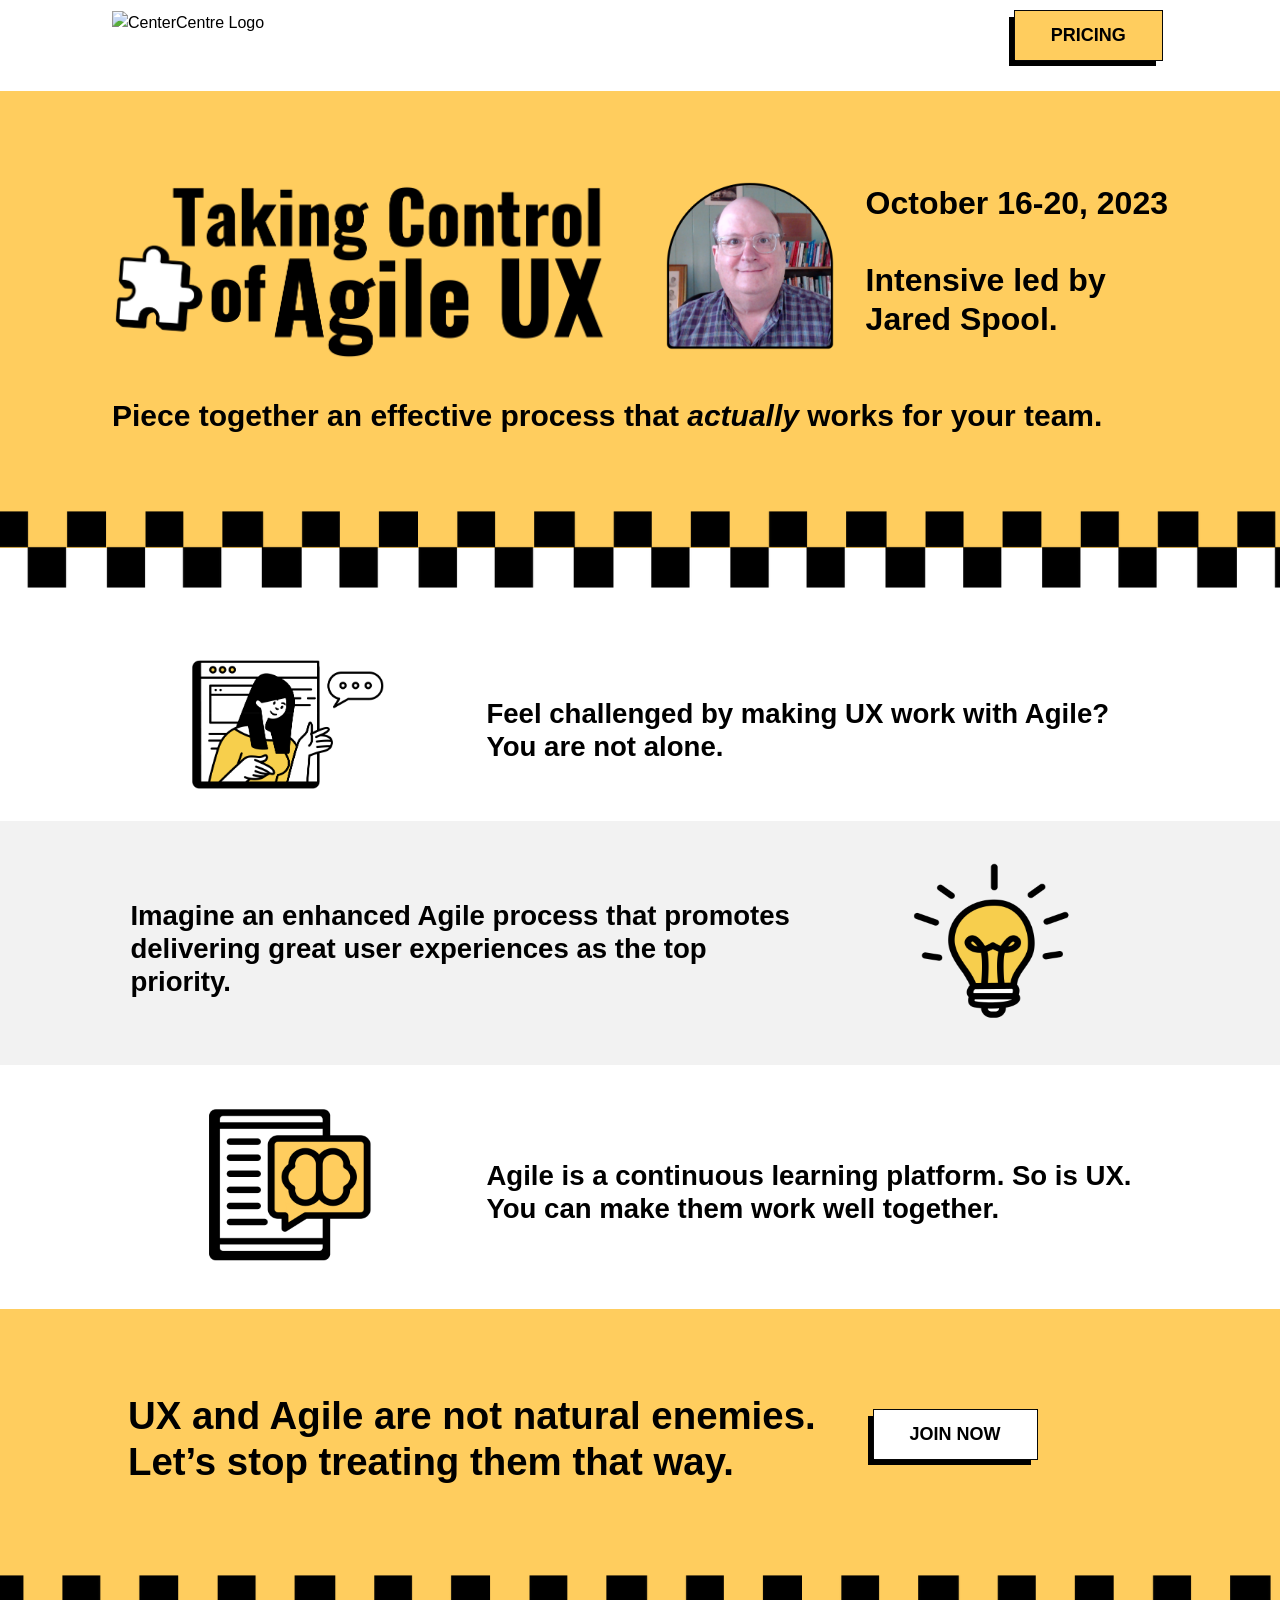
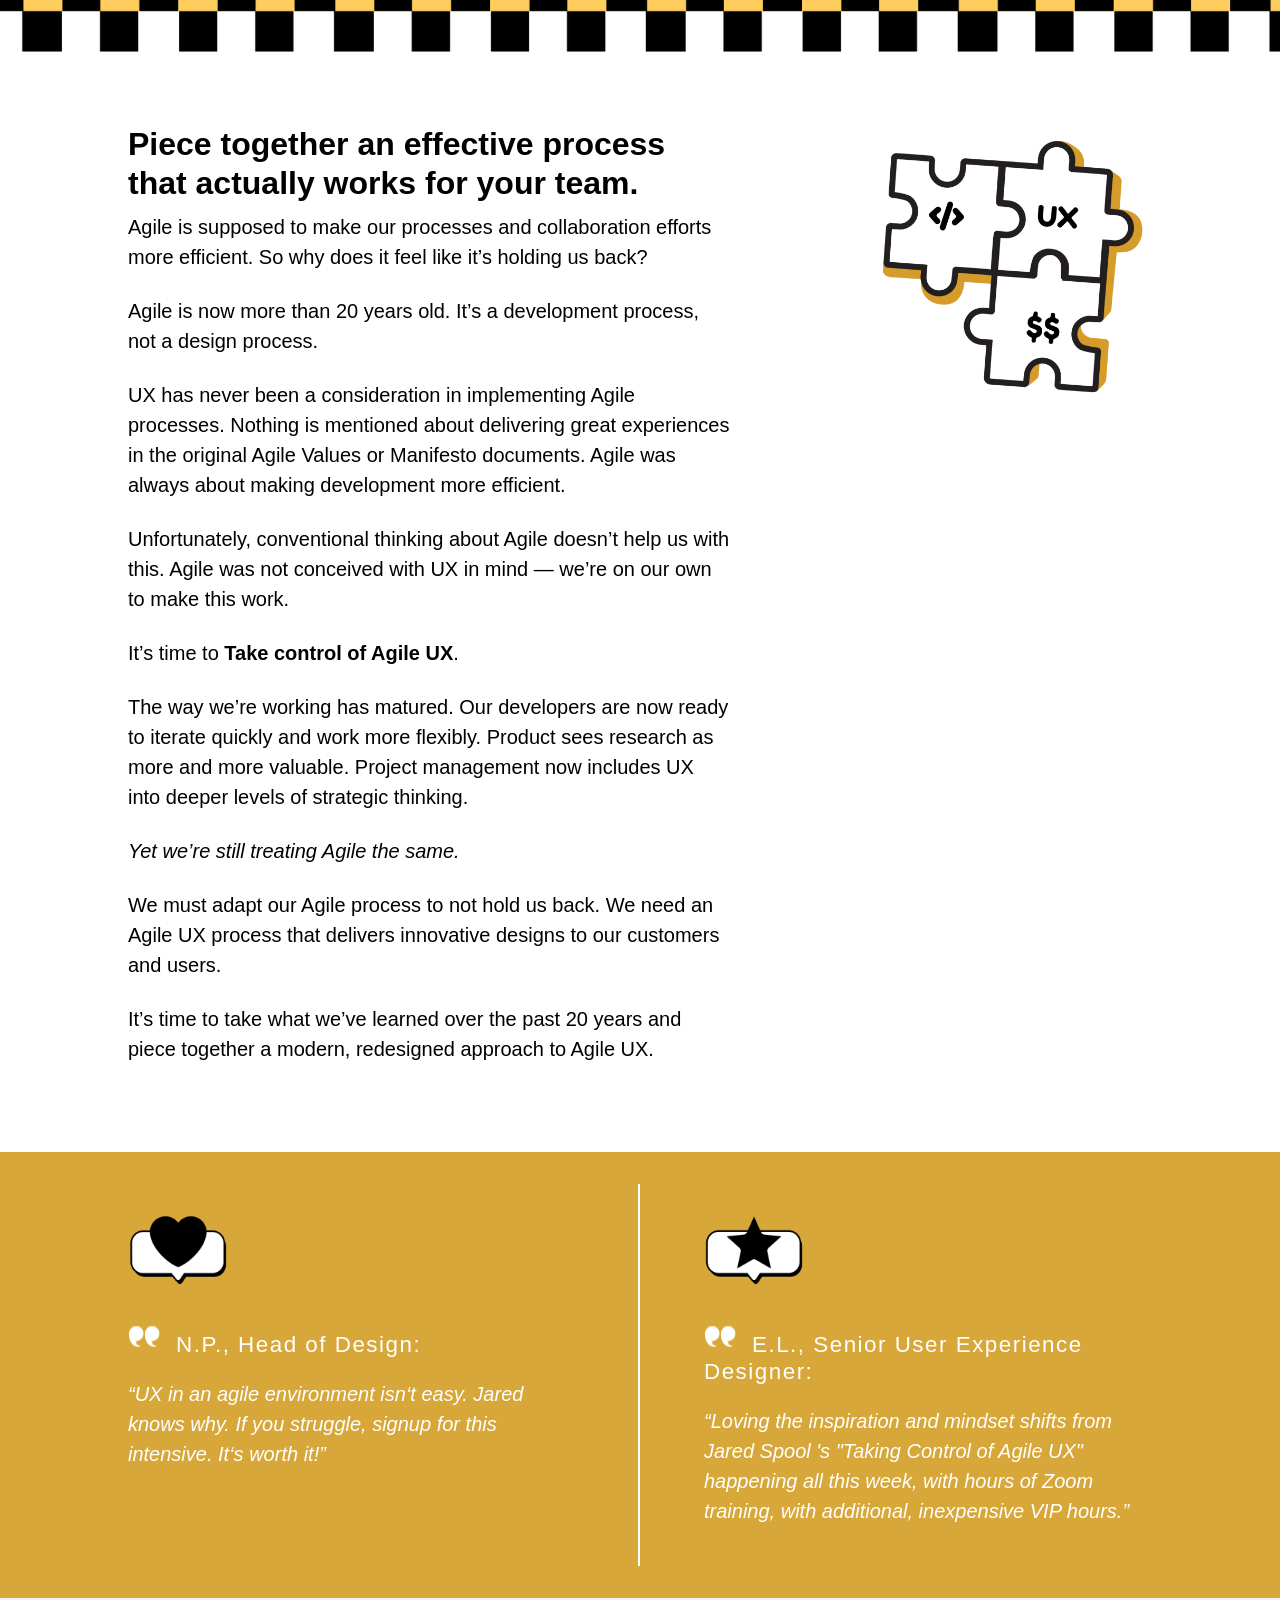
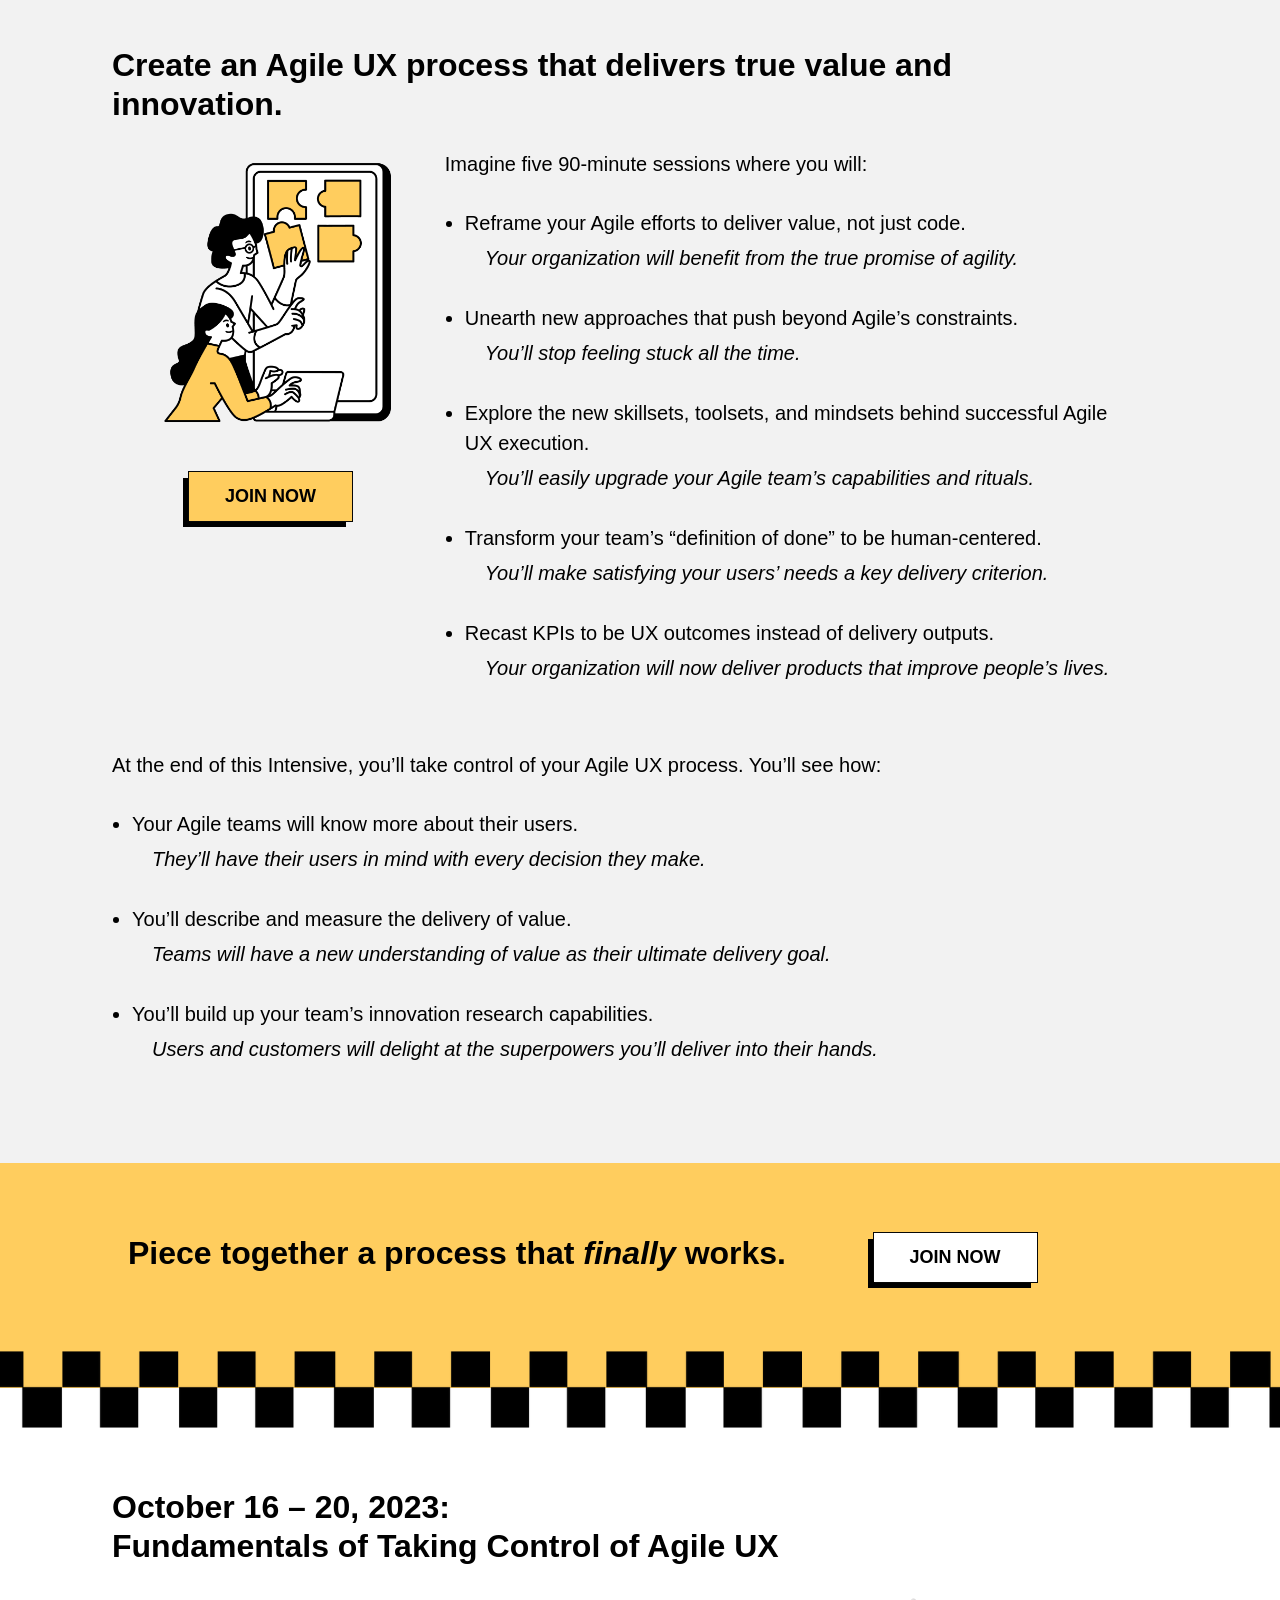
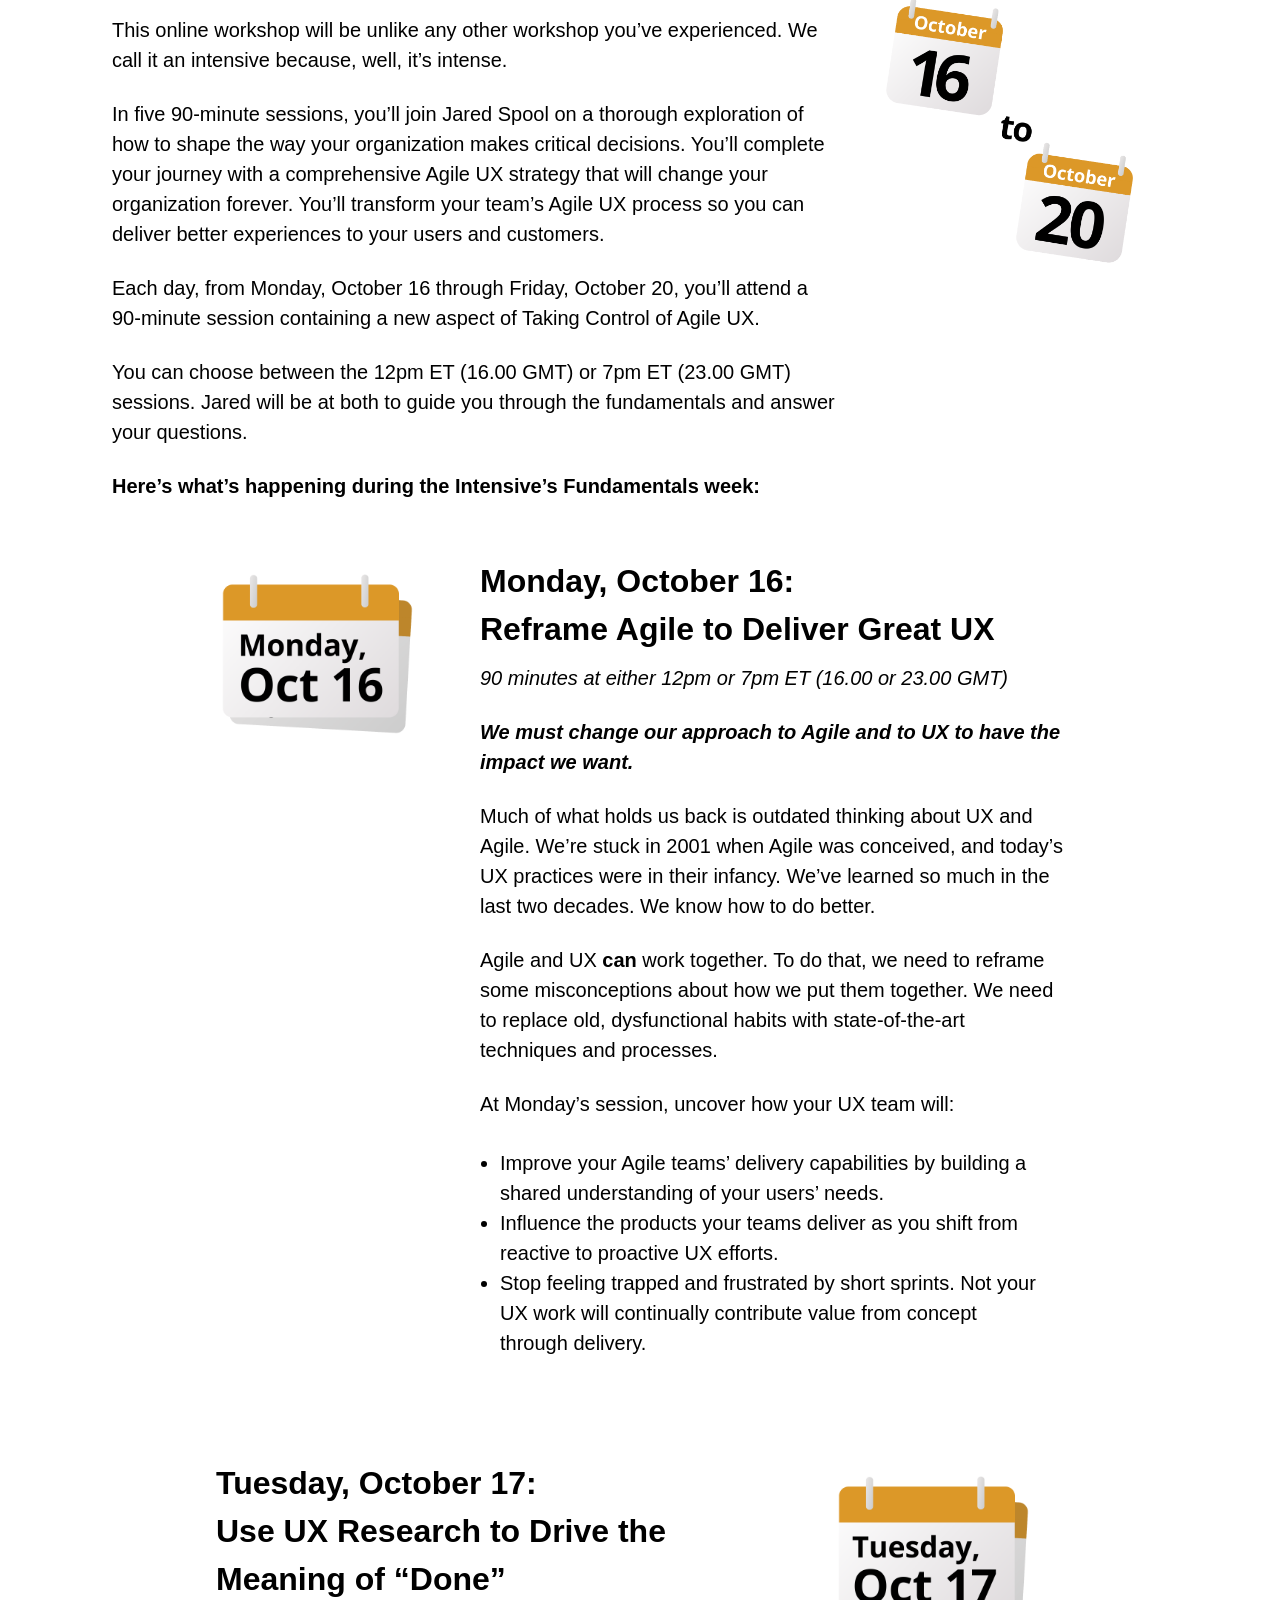
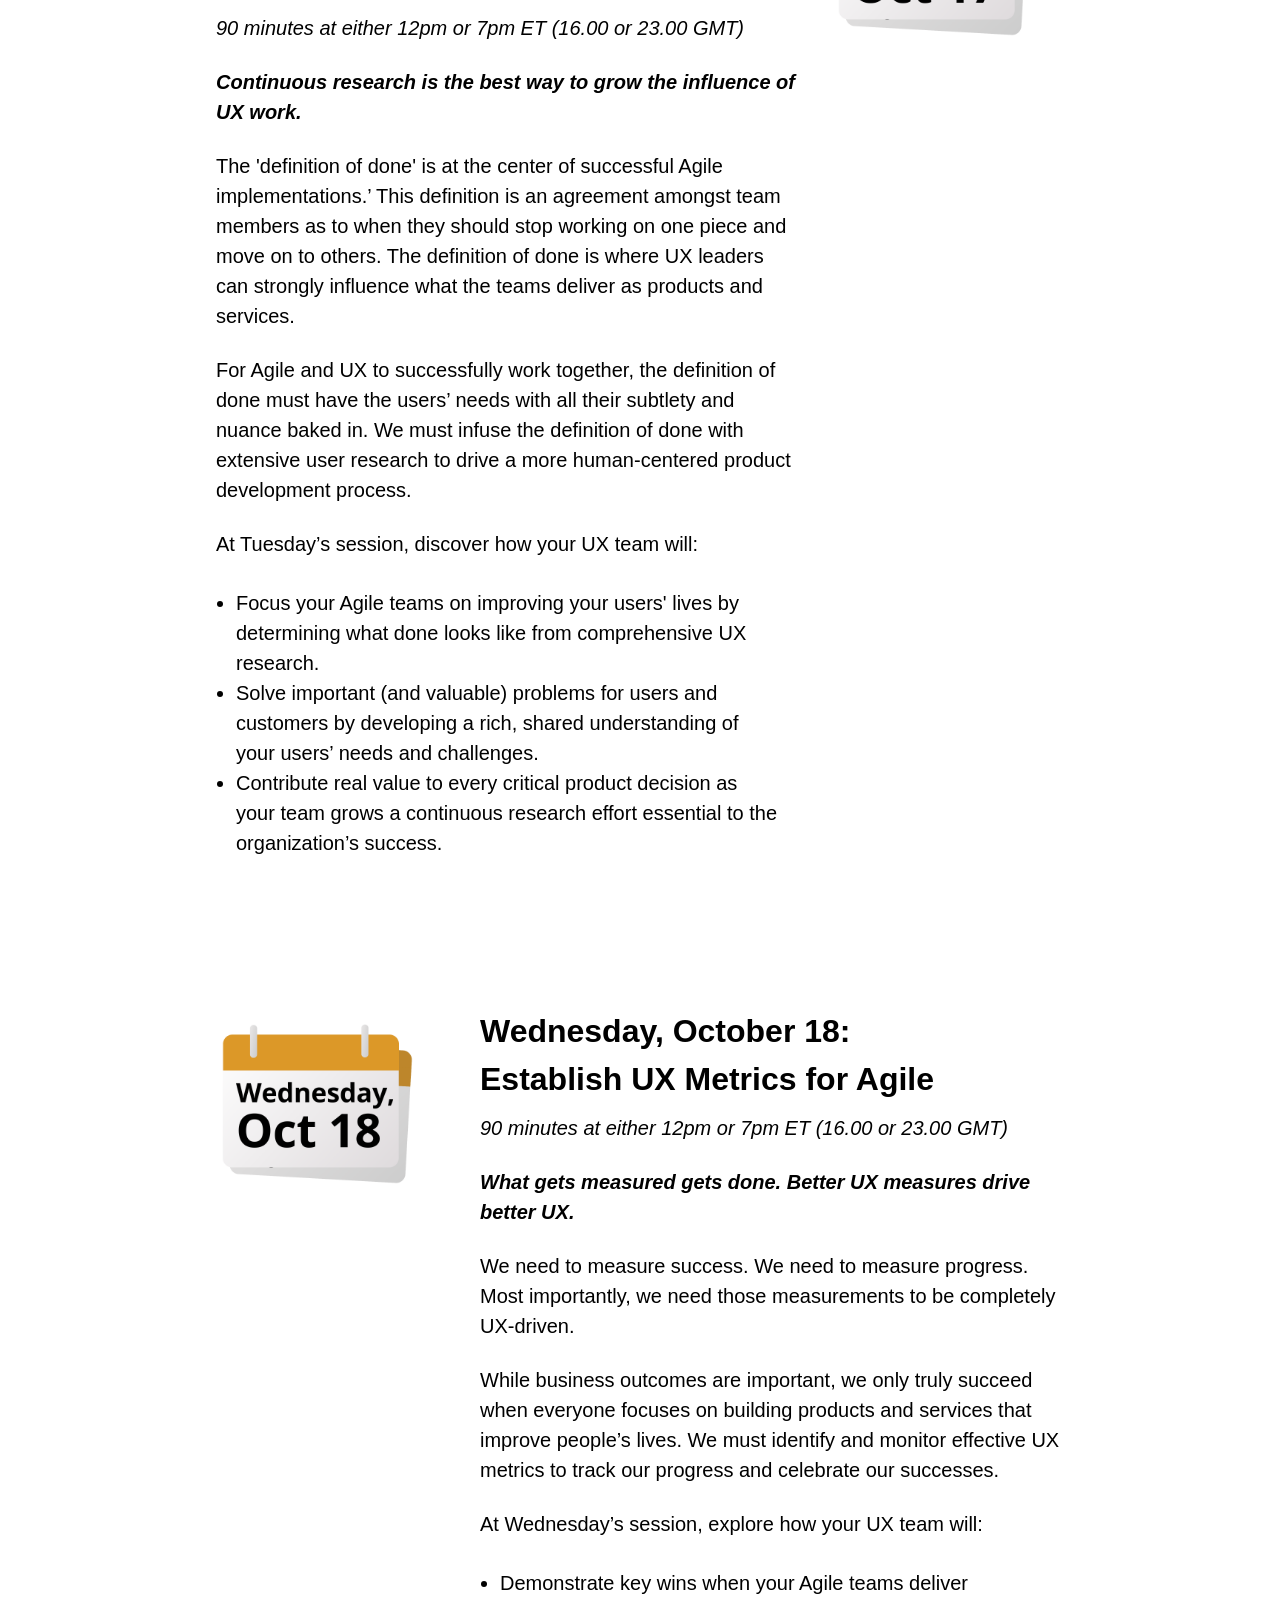
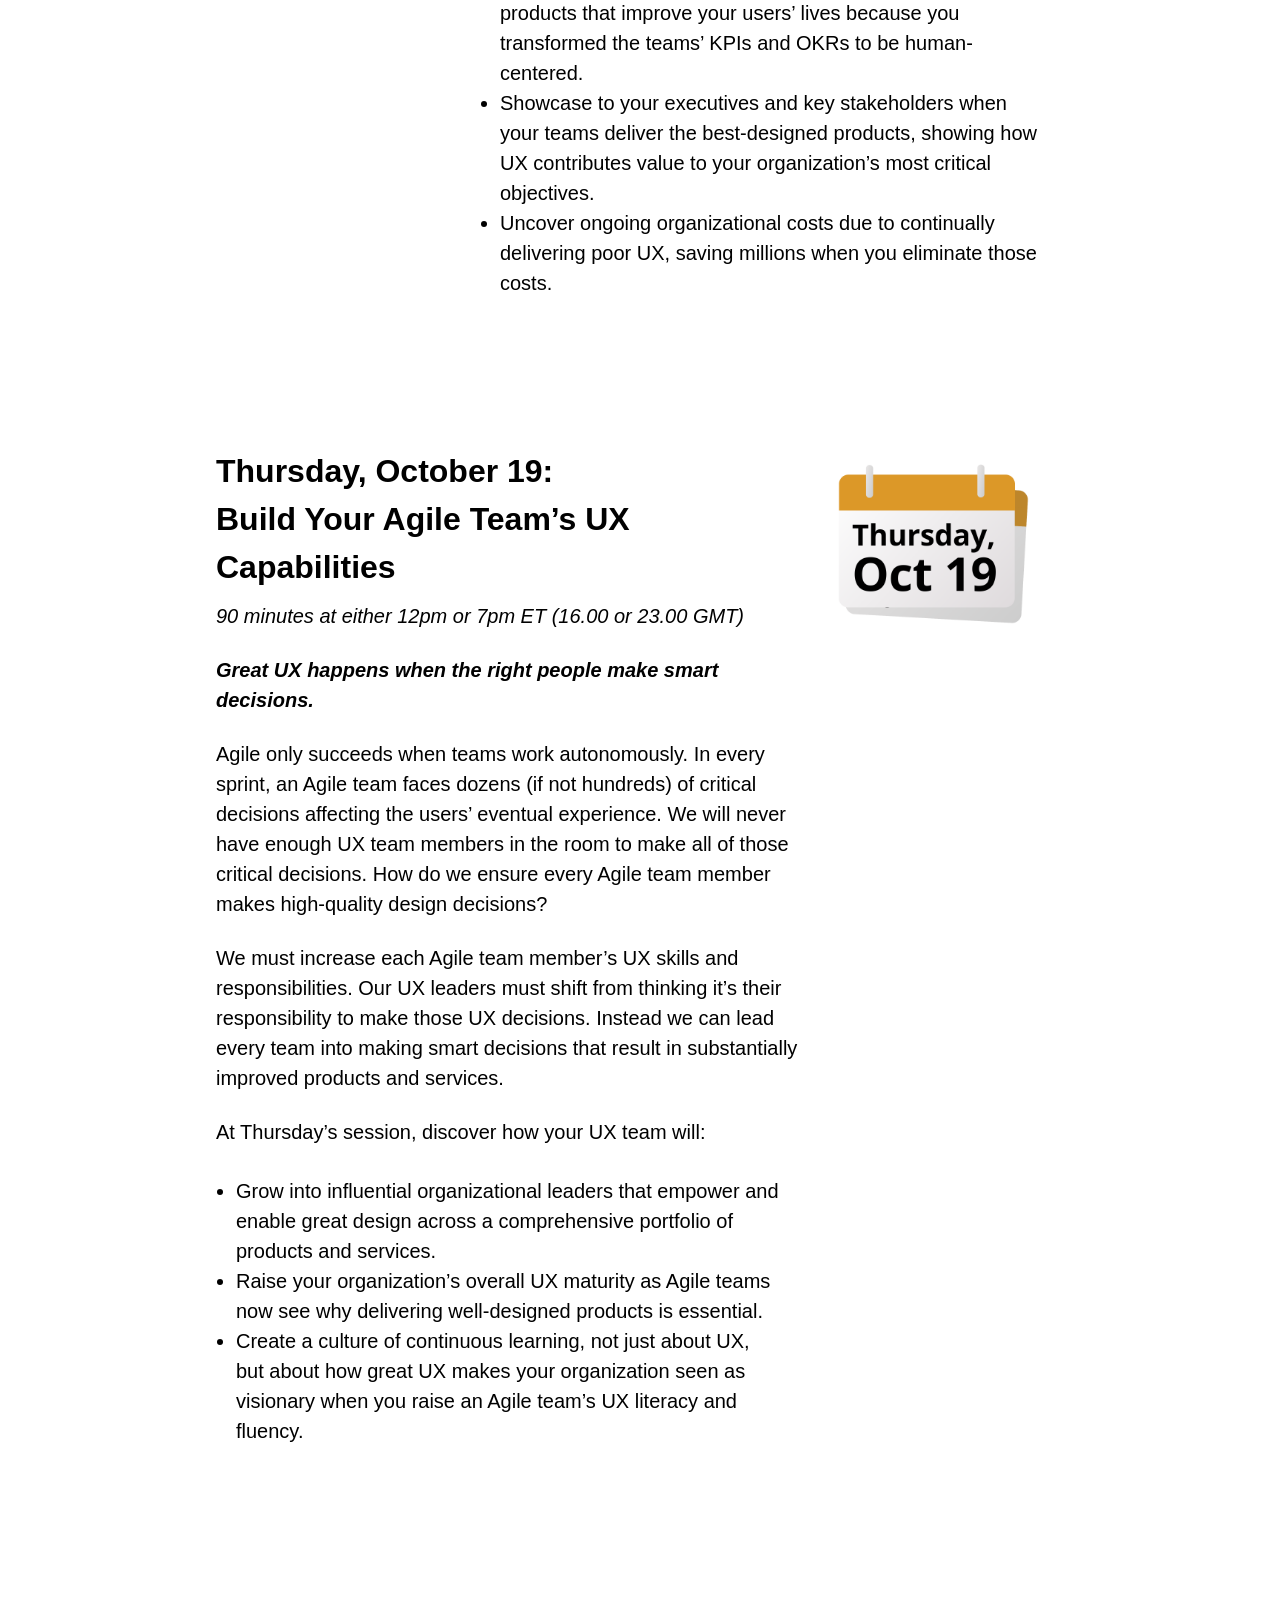
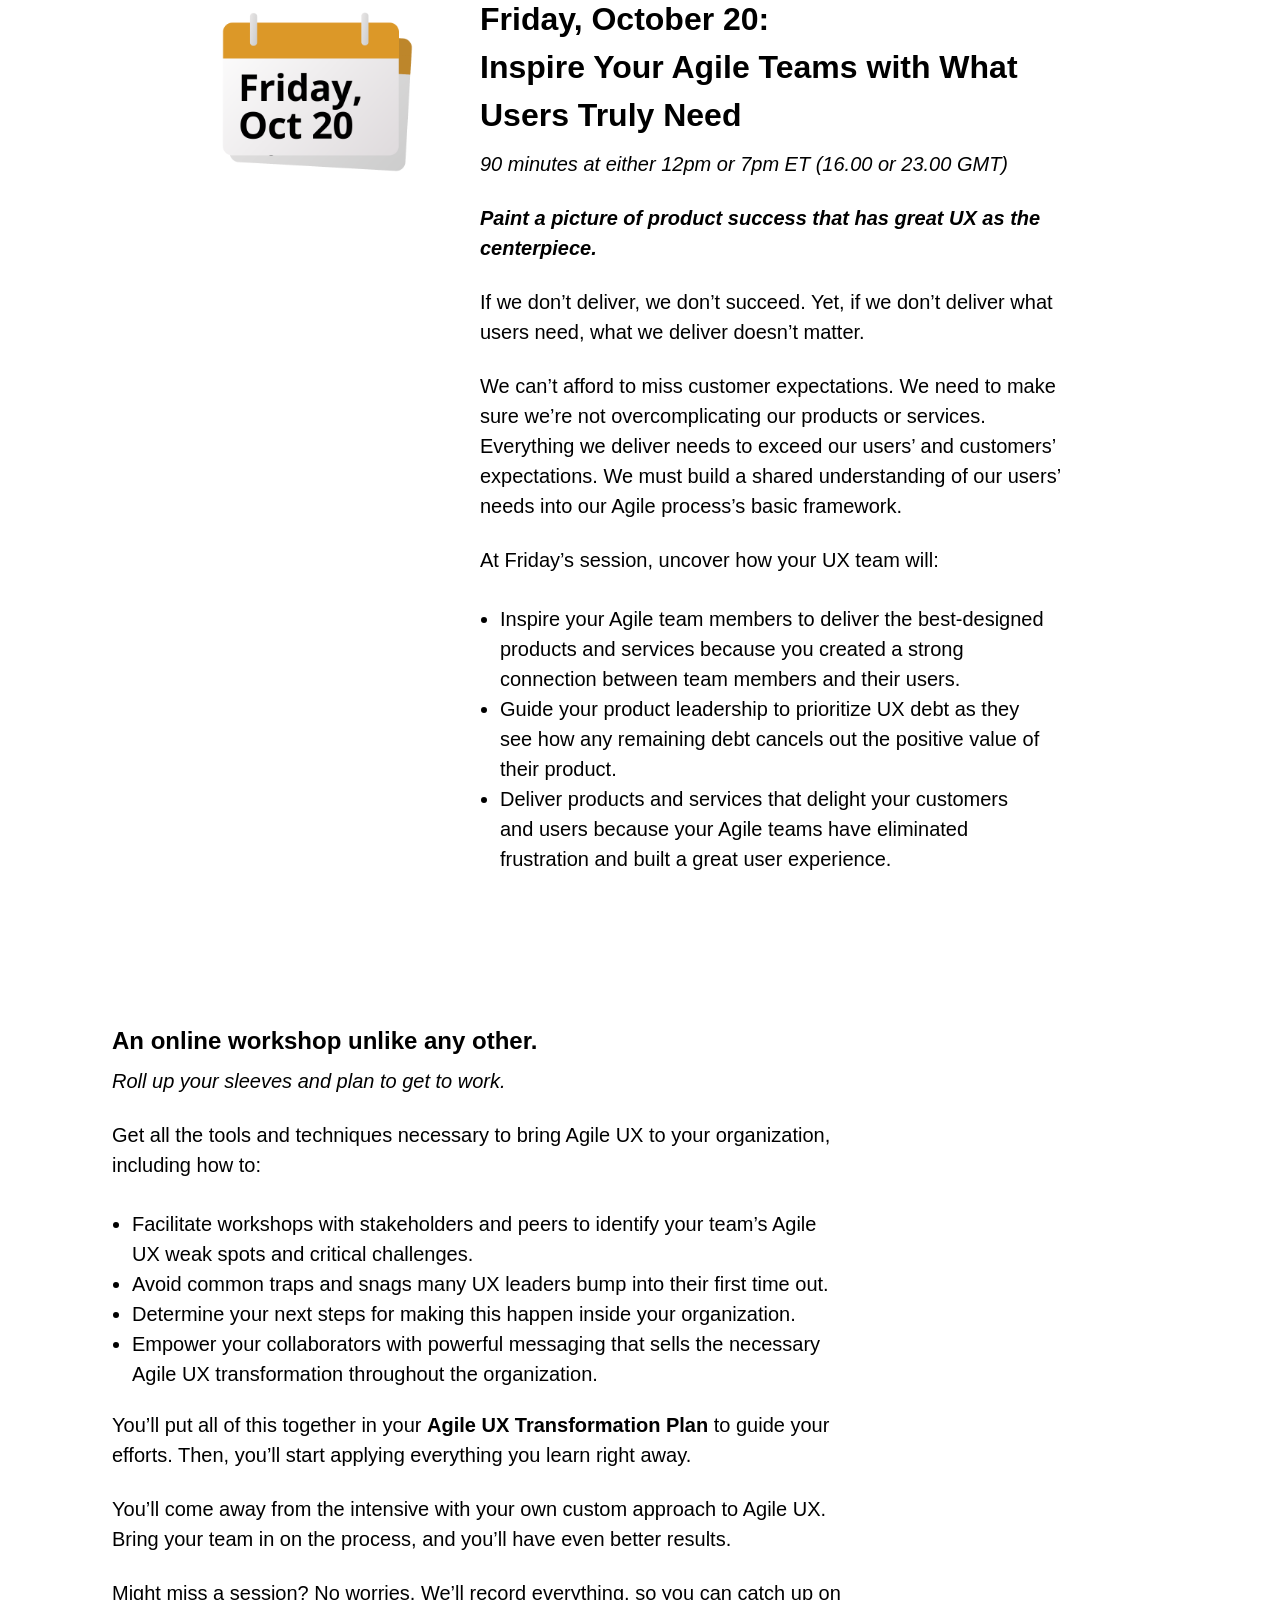
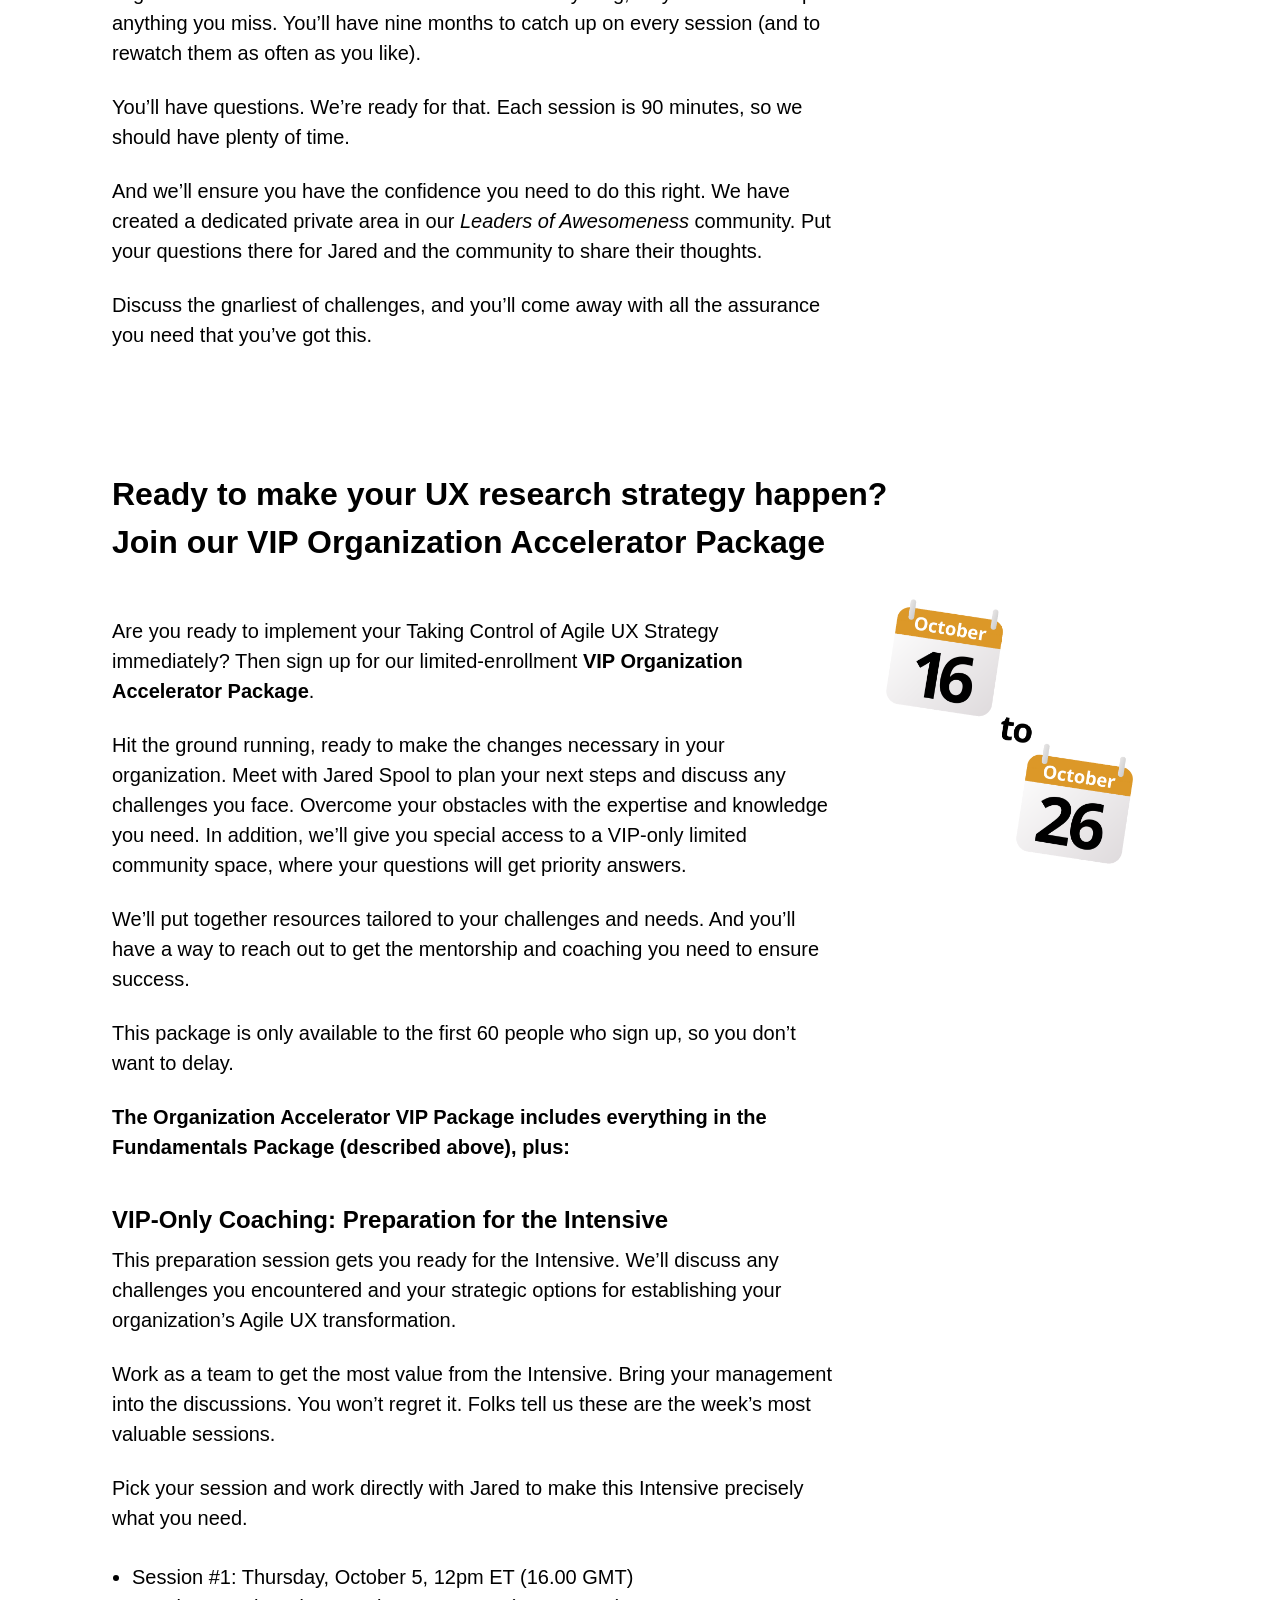
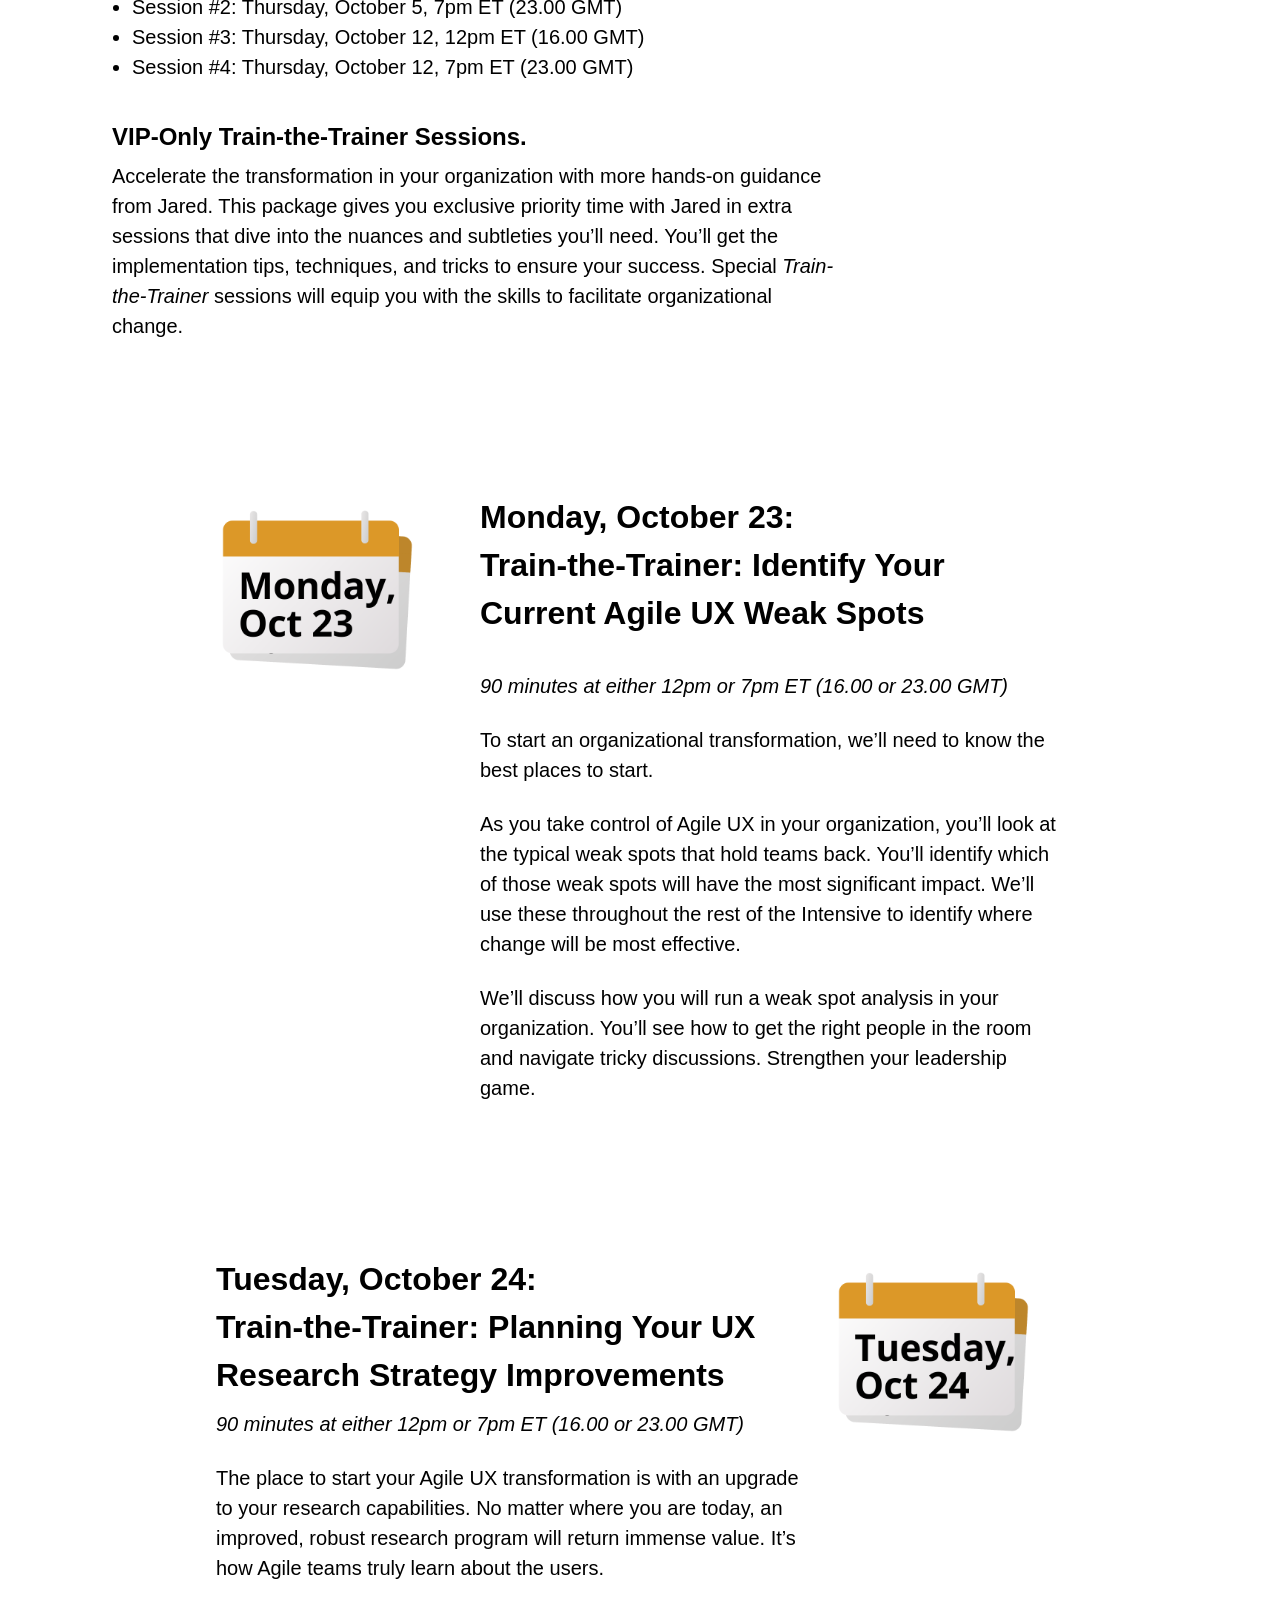
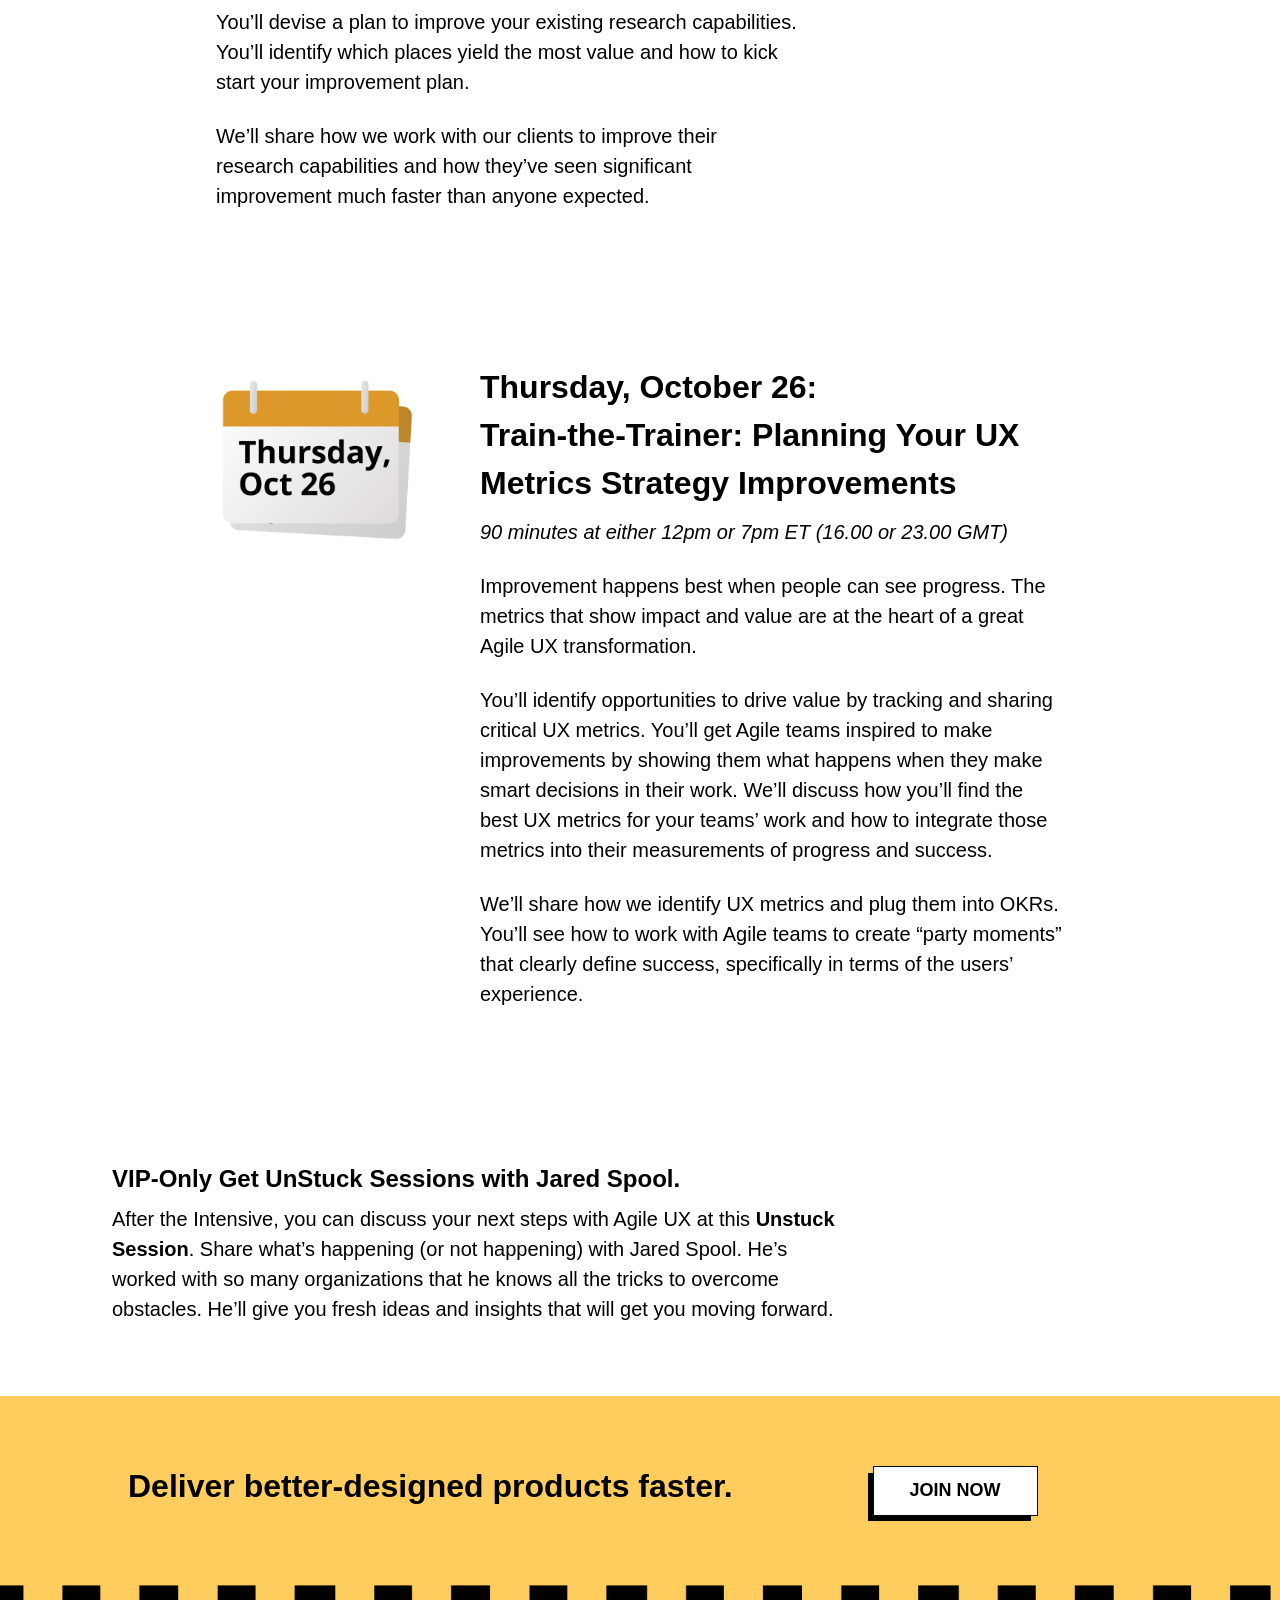
==== index.html @ b88d092c "Merge branch 'main' of https://github.com/uie-com/agile" ====
<!DOCTYPE html>
<html lang="en">

<head>
    <meta charset="UTF-8">
    <meta http-equiv="X-UA-Compatible" content="IE=edge">
    <meta name="viewport" content="width=device-width, initial-scale=1.0">


    <link rel="stylesheet" href="/style/normalize.css">
    <link rel="stylesheet" href="/style/style-cc.css">
    <link rel="stylesheet" href="/style/agile-specific.css">

    <link rel="icon" type="image/x-icon" href="/favicon.ico">


    <!-- Update OG data before sharing the webiste    -->
    <meta property="og:title" content="Taking Control of Agile UX" />
    <meta property="og:type" content="website" />
    <meta property="og:url" content="https://agile.centercentre.com/" />
    <title>Taking Control of Agile UX</title>
    <meta name="description" content="Taking Control of Agile UX" />
    <meta property="og:image" content="https://asset.uie.com/img/agile/agile-preview.png" />
    <meta property="og:site_name" content="Taking Control of Agile UX" />
    <meta property="og:description"
        content="Taking Control of Agile UX - Piece together an effective cross-team process." />


<script src="vipMembers.js"></script>

</head>

<body>


    <section id="header" class="container-cc">
        <div class="gray-bg">
            <div class=" topbar">
                <div class="head-logo">
                    <img src="https://asset.uie.com/img/agile/CC-UIE-black-logo.png" alt="CenterCentre Logo">
                </div>
                <div class="head-button">
                    <a class="btn btn-shadow btn-yellow" href="#plans">PRICING</a>
                </div>
            </div>
        </div>
    </section>


    <div class="hero" style="margin-bottom: 80px;">
        <div class="container-cc center">

            <div class="split py-1 hero-padding-adjustment-text" style="gap:1em;">
                <picture class="py-3 pr-2 hero-padding-adjustment-image hide-on-mobile width-50-on-desktop">
                    <img alt="Image Alt" src="/images/agile-header-logo.png" class="img-resp">
                </picture>
                <picture class="pt-3 hide-on-desktop">
                    <img alt="Image Alt" src="/images/agile-header-logo.png" class="img-resp">
                </picture>
                <div class="split hero-item pt-3">
                    <picture class="pr-2 hide-on-mobile hero-graphic">
                        <img src="/images/header-Jared.png" alt="" class="img-resp">
                    </picture>
                    <h2 class="text-black">
                        October 16-20, 2023<br><br>
                        Intensive led by<br>
                        Jared Spool.
                    </h2>
                </div>
                <div>
                    <h2 style="font-size: 30px;">Piece together an effective process that <em>actually</em> works for your team.</h2>
                </div>
            </div>
            <div class="checkerboard">
                <img src="/images/agile-checkerboard-long.png"/>
            </div>
            
        </div>
    </div>




    <section class="bg-white">
        <div class="container-cc split py-1">
            <div class="column basis30">
                <div class="text-center hide-on-mobile">
                    <picture class="graphic-in-section">
                        <img src="/images/person-talking.png" class="img-resp image-left pl-4 pr-4"
                            alt="Describe a picture">
                    </picture>
                </div>
                <div class="text-center hide-on-desktop">
                    <picture class="graphic-in-section-mobile">
                        <img src="/images/person-talking.png" class="img-resp image-left pl-4 pr-4"
                            alt="Describe a picture">
                    </picture>
                </div>
            </div>
            <div class="column basis70 topquote">
                <h3>
                    Feel challenged by making UX work with Agile? You are not alone.
                </h3>
            </div>
        </div>
    </section>


    <section class="bg-lightGray">
        <div class="container-cc split py-1">
            <div class="column basis topquote">
                <h3>
                    Imagine an enhanced Agile process that promotes delivering great user experiences as the top priority.

                </h3>
            </div>
            <div class="column basis30">
                <div class="text-center hide-on-mobile">
                    <picture class="graphic-in-section">
                        <img src="/images/lightbulb.png" class="img-resp image-left pl-4 pr-4" alt="Describe a picture">
                    </picture>
                </div>
            </div>


        </div>
    </section>


    <section class="bg-white">
        <div class="container-cc split py-1">
            <div class="column basis30">
                <div class="text-center hide-on-mobile">
                    <picture class="graphic-in-section">
                        <img src="/images/brain.png" class="img-resp image-left pl-4 pr-4" alt="Describe a picture">
                    </picture>
                </div>
            </div>
            <div class="column basis70 topquote">
                <h3>
                    Agile is a continuous learning platform. So is UX. You can make them work well together.

                </h3>
                <!-- <div class="text-center hide-on-desktop">
                    <picture class="graphic-in-section">
                        <img src="/images/hand-and-chess-pieces.png" class="img-resp image-left pl-4 pr-4"
                            alt="Describe a picture">
                    </picture>
                </div> -->
            </div>
        </div>
    </section>

    <section class="bg-brightYellow mb-50">
        <div class="container-cc split pt-3 pb-1 mobile-align-start align-center">
            <div class="column basis70 txt-center align-baseline">
                <h3 class="h3 call-out-text text-black">UX and Agile are not natural enemies. 
                    <br>
                    Let’s stop treating them that way.</h3>
            </div>
            <div class="column basis30 txt-center">
                <a class="btn btn-shadow btn-white" href="#plans">Join Now</a>
            </div>
        </div>
        <div class="checkerboard-callout">
            <img src="/images/agile-checkerboard-long.png"/>
        </div>
    </section>



    <section class="bg-setCustomBg bg-white">
        <div class="container-cc split py-3">
            <div class="column basis60">
                <h2 style="font-weight: bold">
                    Piece together an effective process that actually works for your team.
                </h2>
                <p>Agile is supposed to make our processes and collaboration efforts more efficient. So why does it feel like it’s holding us back?</p>
                <p>Agile is now more than 20 years old. It’s a development process, not a design process.</p>
                <p>UX has never been a consideration in implementing Agile processes. Nothing is mentioned about delivering great experiences in the original Agile Values or Manifesto documents. Agile was always about making development more efficient.</p>
                <p>Unfortunately, conventional thinking about Agile doesn’t help us with this. Agile was not conceived with UX in mind — we’re on our own to make this work.</p>
                <p>It’s time to <strong>Take control of Agile UX</strong>.</p>
                <p>The way we’re working has matured. Our developers are now ready to iterate quickly and work more flexibly. Product sees research as more and more valuable. Project management now includes UX into deeper levels of strategic thinking. </p>
                <p><em>Yet we’re still treating Agile the same.</em></p>
                <p>We must adapt our Agile process to not hold us back. We need an Agile UX process that delivers innovative designs to our customers and users.</p>
                <p>It’s time to take what we’ve learned over the past 20 years and piece together a modern, redesigned approach to Agile UX.</p>
            </div>
            <div class="column basis30">
                <div class="sticky hide-on-mobile">
                    <picture>
                        <img src="/images/puzzle.png" class="img-resp image-left" alt="Describe a picture">
                    </picture>
                </div>
            </div>
        </div>
    </section>


    <!-- Testimonials #1-->
    <section class="bg-darkYellow">
        <div class="container-cc split py-2 mobile-align-start">
            <div class="bg-darkYellow text-white column basis50 testimonial divider">
                <div class="pr-3">
                    <img src="/images/testimonial-heart.png" class="img-resp image-left" alt="Describe a picture"
                        style="width: 100px;">
                    <div class="testimonial-title">
                        <h4>&nbsp; N.P., Head of Design:</h4>
                    </div>
                    <p><em>“UX in an agile environment isn‘t easy. Jared knows why. If you struggle, signup for this intensive. It‘s worth it!”</em></p>
                </div>
            </div>
            <div class="bg-darkYellow text-white column basis50 testimonial left-padding">
                <div class="pl-3">
                    <img src="/images/testimonial-star.png" class="img-resp image-left" alt="Describe a picture"
                        style="width: 100px;">
                    <div class="testimonial-title">
                        <h4>&nbsp; E.L., Senior User Experience Designer:</h4>
                    </div>
                    <p><em>“Loving the inspiration and mindset shifts from Jared Spool 's "Taking Control of Agile UX" happening all this week, with hours of Zoom training, with additional, inexpensive VIP hours.”</em></p>
                </div>
            </div>
        </div>
    </section>


    <section class="bg-lightGray">
        <div class="container-cc split py-3">
            <h2 class="no-padding-right-on-mobile pr-4">Create an Agile UX process that delivers true value and innovation.
            </h2>
            <div class="column basis30">
                <div class="sticky text-center hide-on-mobile">
                    <picture class="pb-2">
                        <img src="/images/putting-together-puzzle.png" class="img-resp image-left"
                            alt="Describe a picture">
                    </picture>
                    <div style="text-align: center;" class="">
                        <a class="cta btn btn-yellow btn-shadow " href="#plans">Join Now</a>
                    </div>
                </div>
            </div>

            <div class="column basis70">
                <p>Imagine five 90-minute sessions where you will:</p>
                <ul style="list-style-type: disc;">
                    <li style="margin-bottom: 25px;">Reframe your Agile efforts to deliver value, not just code.
                        <ul>
                            <li><em>Your organization will benefit from the true promise of agility.</em></li>
                        </ul>
                    </li>
                    <li style="margin-bottom: 25px;">Unearth new approaches that push beyond Agile’s constraints.
                        <ul>
                            <li>
                                <em>You’ll stop feeling stuck all the time.</em>
                            </li>
                        </ul>
                    </li>
                    <li style="margin-bottom:25px;">Explore the new skillsets, toolsets, and mindsets behind successful Agile UX execution.
                        <ul>
                            <li>
                                <em>
                                    You’ll easily upgrade your Agile team’s capabilities and rituals.
                                </em>
                            </li>
                        </ul>
                    </li>
                    <li style="margin-bottom:25px;">Transform your team’s “definition of done” to be human-centered.
                        <ul>
                            <li>
                                <em>
                                    You’ll make satisfying your users’ needs a key delivery criterion.
                                </em>
                            </li>
                        </ul>
                    </li>
                    <li style="margin-bottom: 25px;">Recast KPIs to be UX outcomes instead of delivery outputs.
                        <ul>
                            <li>
                                <i>
                                    Your organization will now deliver products that improve people’s lives.
                                </i>
                            </li>
                        </ul>
                    </li>
                </ul>
            </div>
            <div class="no-padding-right-on-mobile pr-4 width--on-desktop">
                <p>At the end of this Intensive, you’ll take control of your Agile UX process. You’ll see how:</p>
                <ul style="list-style-type: disc;">
                    <li style="margin-bottom: 25px;">Your Agile teams will know more about their users.
                        <ul>
                            <li><em>They’ll have their users in mind with every decision they make.</em></li>
                        </ul>
                    </li>

                    <li style="margin-bottom: 25px;">You’ll describe and measure the delivery of value.
                        <ul>
                            <li><em>Teams will have a new understanding of value as their ultimate delivery goal.</em></li>
                        </ul>
                    </li>

                    <li style="margin-bottom: 25px;">You’ll build up your team’s innovation research capabilities. 
                        <ul>
                            <li><em>Users and customers will delight at the superpowers you’ll deliver into their hands.</em></li>
                        </ul>
                    </li>
                </ul>
            </div>
        </div>
    </section>

    <section class="bg-brightYellow mb-50">
        <div class="container-cc split pt-3 mobile-align-start align-center">
            <div class="column basis70 txt-center align-baseline">
                <h2 class="h3 call-out-text text-black">Piece together a process that <em>finally</em> works.</h2>

            </div>
            <div class="column basis30 txt-center">
                <a class="btn btn-shadow btn-white" href="#plans">Join Now</a>
            </div>
        </div>
        <div class="checkerboard-callout section-two">
            <img src="/images/agile-checkerboard-long.png"/>
        </div>
    </section>

    <section class="bg-white">
        <div class="container-cc split mobile-no-pb">
            <h2 style="font-weight: bold; margin-top: 50px;">
                October 16 – 20, 2023:
                <br>
                Fundamentals of Taking Control of Agile UX
            </h2>
            <div class="column basis70" style="padding-left:0em;">

                <div class="text-center hide-on-desktop">

                    <img src="images/agile-intensive-dates.png" class="img-resp" alt="Describe a picture">

                </div>

                <br />

                <p>This online workshop will be unlike any other workshop you’ve experienced. We call it an intensive because, well, it’s intense. </p>
                <p>In five 90-minute sessions, you’ll join Jared Spool on a thorough exploration of how to shape the way your organization makes critical decisions. You’ll complete your journey with a comprehensive Agile UX strategy that will change your organization forever. You’ll transform your team’s Agile UX process so you can deliver better experiences to your users and customers.</p>
                <p>Each day, from Monday, October 16 through Friday, October 20, you’ll attend a 90-minute session containing a new aspect of Taking Control of Agile UX. </p>
                <p>You can choose between the 12pm ET (16.00 GMT) or 7pm ET (23.00 GMT) sessions. Jared will be at both to guide you through the fundamentals and answer your questions.</p>
                <p><strong>Here’s what’s happening during the Intensive’s Fundamentals week:</strong></p>
            </div>
            <div class="column basis30">
                <div class="sticky text-center hide-on-mobile">

                    <img src="images/agile-intensive-dates.png" class="img-resp" alt="Dates for Agile Intensive">

                </div>
            </div>



        </div>
    </section>


    <section id="calendar">

        <section class="bg-white">
            <div class="container-cc-narrow split mobile-no-pb">
                <div class="column basis30">
                    <div class="sticky text-center hide-on-mobile">

                        <img src="images/oct16.png" class="img-resp date"
                            alt="calendar icon for monday october 16th 2023">

                    </div>
                </div>
                <div class="column basis70">

                    <h2>
                        <strong>Monday, October 16:<br>Reframe Agile to Deliver Great UX</strong>
                    </h2>

                    <div class="text-center hide-on-desktop">

                        <img src="images/oct16.png" class="img-resp date"
                            alt="calendar icon for monday october 16th 2023">

                    </div>



                    <p><em>
                            90 minutes at either 12pm or 7pm ET (16.00 or 23.00 GMT)</em>
                    </p>

                    <p><strong><em>
                        We must change our approach to Agile and to UX to have the impact we want.
                            </em></strong></p>

                    <p>
                        Much of what holds us back is outdated thinking about UX and Agile. We’re stuck in 2001 when Agile was conceived, and today’s UX practices were in their infancy. We’ve learned so much in the last two decades. We know how to do better.
                    </p>

                    <p>Agile and UX <strong>can</strong> work together. To do that, we need to reframe some misconceptions about how we put them together. We need to replace old, dysfunctional habits with state-of-the-art techniques and processes. </p>
                    <p>At Monday’s session, uncover how your UX team will:
                    </p>

                    <ul style="list-style-type: disc;">
                        <li>Improve your Agile teams’ delivery capabilities by building a shared understanding of your users’ needs.</li>
                        <li>Influence the products your teams deliver as you shift from reactive to proactive UX efforts.</li>
                        <li>Stop feeling trapped and frustrated by short sprints. Not your UX work will continually contribute value from concept through delivery.</li>
                    </ul>
                </div>
            </div>
        </section>
        <section class="bg-white">
            <div class="container-cc-narrow split mobile-no-pb py-3">
                <div class="column basis70">
                    <h2><strong>
                        Tuesday, October 17:<br>Use UX Research to Drive the Meaning of “Done”</strong>
                    </h2>
                    <div class="text-center hide-on-desktop">

                        <img src="images/oct17.png" class="img-resp date"
                            alt="calendar icon for monday october 17th 2023">

                    </div>

                    <p><em>
                            90 minutes at either 12pm or 7pm ET (16.00 or 23.00 GMT)</em>
                    </p>

                    <p><strong><em>
                        Continuous research is the best way to grow the influence of UX work.
                            </em></strong></p>

                    <p>
                        The 'definition of done' is at the center of successful Agile implementations.’ This definition is an agreement amongst team members as to when they should stop working on one piece and move on to others. The definition of done is where UX leaders can strongly influence what the teams deliver as products and services.
                    </p>
                    <p>
                        For Agile and UX to successfully work together, the definition of done must have the users’ needs with all their subtlety and nuance baked in. We must infuse the definition of done with extensive user research to drive a more human-centered product development process.
                    </p>

                    <p>At Tuesday’s session, discover how your UX team will:
                    </p>

                    <ul style="list-style-type: disc;">
                        <li>Focus your Agile teams on improving your users' lives by determining what done looks like from comprehensive UX research.</li>
                        <li>Solve important (and valuable) problems for users and customers by developing a rich, shared understanding of your users’ needs and challenges.
                        </li>
                        <li>Contribute real value to every critical product decision as your team grows a continuous research effort essential to the organization’s success.
                        </li>
                 
                    </ul>
                </div>
                <div class="column basis30">
                    <div class="sticky text-center hide-on-mobile">

                        <img src="images/oct17.png" class="img-resp date"
                            alt="calendar icon for monday october 17th 2023">

                    </div>
                </div>
            </div>
        </section>

        <section class="bg-white">
            <div class="container-cc-narrow split mobile-no-pb py-3">
                <div class="column basis30">
                    <div class="sticky text-center hide-on-mobile">

                        <img src="images/oct18.png" class="img-resp date"
                            alt="calendar icon for monday october 18th 2023">


                    </div>
                </div>
                <div class="column basis70">
                    <h2>
                        <strong>Wednesday, October 18:
                        <br>
                        Establish UX Metrics for Agile</strong>
                    </h2>
                    <div class="text-center hide-on-desktop">

                        <img src="images/oct18.png" class="img-resp date"
                            alt="calendar icon for monday october 18th 2023">


                    </div>

                    <p><em>
                            90 minutes at either 12pm or 7pm ET (16.00 or 23.00 GMT)</em>
                    </p>

                    <p><strong><em>
                        What gets measured gets done. Better UX measures drive better UX.
                    </em></strong></p>

                    <p>
                        We need to measure success. We need to measure progress. Most importantly, we need those measurements to be completely UX-driven. 
                    </p>

                    <p>
                        While business outcomes are important, we only truly succeed when everyone focuses on building products and services that improve people’s lives. We must identify and monitor effective UX metrics to track our progress and celebrate our successes.
                    </p>
                    <p>At Wednesday’s session, explore how your UX team will:
                    </p>

                    <ul style="list-style-type: disc;">
                        <li>Demonstrate key wins when your Agile teams deliver products that improve your users’ lives because you transformed the teams’ KPIs and OKRs to be human-centered.
                        </li>
                        <li>Showcase to your executives and key stakeholders when your teams deliver the best-designed products, showing how UX contributes value to your organization’s most critical objectives.</li>
                        <li>Uncover ongoing organizational costs due to continually delivering poor UX, saving millions when you eliminate those costs.</li>
                    </ul>
                </div>
            </div>
        </section>

        <section class="bg-white">
            <div class="container-cc-narrow split mobile-no-pb py-3">
                <div class="column basis70">
                    <h2><strong>
                        Thursday, October 19:
                        <br>
                        Build Your Agile Team’s UX Capabilities</strong>
                    </h2>
                    <div class="text-center hide-on-desktop">

                        <img src="images/oct19.png" class="img-resp date"
                            alt="calendar icon for monday october 19th 2023">


                    </div>

                    <p><em>
                            90 minutes at either 12pm or 7pm ET (16.00 or 23.00 GMT)</em>
                    </p>

                    <p><strong><em>
                        Great UX happens when the right people make smart decisions.
                    </em></strong></p>

                    <p>
                        Agile only succeeds when teams work autonomously. In every sprint, an Agile team faces dozens (if not hundreds) of critical decisions affecting the users’ eventual experience. We will never have enough UX team members in the room to make all of those critical decisions. How do we ensure every Agile team member makes high-quality design decisions?
                    </p>

                    <p>
                        We must increase each Agile team member’s UX skills and responsibilities. Our UX leaders must shift from thinking it’s their responsibility to make those UX decisions. Instead we can lead every team into making smart decisions that result in substantially improved products and services.
                    </p>

                    <p>At Thursday’s session, discover how your UX team will:
                    </p>

                    <ul style="list-style-type: disc;">
                        <li>Grow into influential organizational leaders that empower and enable great design across a comprehensive portfolio of products and services.</li>
                        <li>Raise your organization’s overall UX maturity as Agile teams now see why delivering well-designed products is essential.
                        </li>
                        <li>Create a culture of continuous learning, not just about UX, but about how great UX makes your organization seen as visionary when you raise an Agile team’s UX literacy and fluency.
                        </li>
                       
                    </ul>
                </div>
                <div class="column basis30">
                    <div class="sticky text-center hide-on-mobile">

                        <img src="images/oct19.png" class="img-resp date"
                            alt="calendar icon for monday october 19th 2023">

                    </div>
                </div>
            </div>
        </section>

        <section class="bg-white">
            <div class="container-cc-narrow split mobile-no-pb py-3">
                <div class="column basis30">
                    <div class="sticky text-center hide-on-mobile">
                        <img src="images/oct20.png" class="img-resp date"
                            alt="calendar icon for monday october 20th 2023">
                    </div>
                </div>
                <div class="column basis70">
                    <h2><strong>
                        Friday, October 20:<br>Inspire Your Agile Teams with What Users Truly Need</strong></h2>
                    <div class="text-center hide-on-desktop">
                        <img src="images/oct20.png" class="img-resp date"
                            alt="calendar icon for friday october 20th 2023">

                    </div>

                    <p><em>
                            90 minutes at either 12pm or 7pm ET (16.00 or 23.00 GMT)</em>
                    </p>

                    <p><strong><em>
                        Paint a picture of product success that has great UX as the centerpiece.</em></strong></p>

                    <p>
                        If we don’t deliver, we don’t succeed. Yet, if we don’t deliver what users need, what we deliver doesn’t matter.</p>

                    <p>
                        We can’t afford to miss customer expectations. We need to make sure we’re not overcomplicating our products or services. Everything we deliver needs to exceed our users’ and customers’ expectations. We must build a shared understanding of our users’ needs into our Agile process’s basic framework.
                    </p>
                    <p>At Friday’s session, uncover how your UX team will:
                    </p>
                    <ul style="list-style-type: disc;">
                        <li>Inspire your Agile team members to deliver the best-designed products and services because you created a strong connection between team members and their users. 
                        </li>
                        <li>Guide your product leadership to prioritize UX debt as they see how any remaining debt cancels out the positive value of their product. </li>
                        <li>Deliver products and services that delight your customers and users because your Agile teams have eliminated frustration and built a great user experience.</li>
                        
                    </ul>
                </div>
            </div>
        </section>
    </section>


    <section>
        <div class="container-cc desktop-column py-3">
            <div class="width-70-on-desktop">
                <h3>An online workshop unlike any other.
                </h3>
                <p><em>Roll up your sleeves and plan to get to work.</em></p>
              <p>Get all the tools and techniques necessary to bring Agile UX to your organization, including how to:
            </p>
            <ul style="list-style-type: disc;">
                <li>Facilitate workshops with stakeholders and peers to identify your team’s Agile UX weak spots and critical challenges.
                </li>
                <li>Avoid common traps and snags many UX leaders bump into their first time out.</li>
                <li>Determine your next steps for making this happen inside your organization.
                </li>
                <li>Empower your collaborators with powerful messaging that sells the necessary Agile UX transformation throughout the organization.
                </li>
            </ul>




            <p>You’ll put all of this together in your <strong>Agile UX Transformation Plan</strong> to guide your efforts. Then, you’ll start applying everything you learn right away.
            </p>

            <p>You’ll come away from the intensive with your own custom approach to Agile UX. Bring your team in on the process, and you’ll have even better results.
            </p>

            <p>Might miss a session? No worries. We’ll record everything, so you can catch up on anything you miss. You’ll have nine months to catch up on every session (and to rewatch them as often as you like).
            </p>
            <p>You’ll have questions. We’re ready for that. Each session is 90 minutes, so we should have plenty of time. 
            </p>

            <p>And we’ll ensure you have the confidence you need to do this right. We have created a dedicated private area in our <em>Leaders of Awesomeness</em> community. Put your questions there for Jared and the community to share their thoughts. 
            </p>
            <p>Discuss the gnarliest of challenges, and you’ll come away with all the assurance you need that you’ve got this.</p>

            </div>
        </div>
    </section>

    <!-- <section class="bg-brightYellow">
        <div class="container-cc split pt-3 mobile-align-start align-center">
            <div class="column basis70 txt-center align-baseline">
                <h3 class="h3 call-out-text text-black">High-quality UX research builds confidence and gives you answers
                    before you even ask questions.</h3>

            </div>
            <div class="column basis30 txt-center">
                <a class="btn btn-shadow btn-white" href="#plans">Join Now</a>
            </div>
        </div>
        <div class="checkerboard-callout">
            <img src="/images/agile-checkerboard-long.png"/>
        </div>
    </section> -->



    <section class="bg-white">
        <div class="container-cc split mobile-no-pb py-3">
            <h2>
               <strong>Ready to make your UX research strategy happen?
                <br>
                Join our VIP Organization Accelerator Package</strong>
            </h2>
            <div class="column basis70" style="padding-left:0em;">

                <div class="text-center hide-on-desktop">
                    <img src="images/agile-vip-intensive-dates.png" class="img-resp"
                        alt="October 6th through 26th for vip package">
                </div>
                <br />

                <p>Are you ready to implement your Taking Control of Agile UX Strategy immediately? Then sign up for our limited-enrollment <strong>VIP Organization Accelerator Package</strong>.</p>
                <p>Hit the ground running, ready to make the changes necessary in your organization. Meet with Jared Spool to plan your next steps and discuss any challenges you face. Overcome your obstacles with the expertise and knowledge you need. In addition, we’ll give you special access to a VIP-only limited community space, where your questions will get priority answers.
                </p>
                <p>We’ll put together resources tailored to your challenges and needs. And you’ll have a way to reach out to get the mentorship and coaching you need to ensure success.
                </p>
                <p>This package is only available to the first 60 people who sign up, so you don’t want to delay.
                </p>
                <p><strong>The Organization Accelerator VIP Package includes everything in the Fundamentals Package (described above), plus:</strong>
                </p>
                <h3>VIP-Only Coaching: Preparation for the Intensive</h3>
                <p>This preparation session gets you ready for the Intensive. We’ll discuss any challenges you encountered and your strategic options for establishing your organization’s Agile UX transformation.
                </p>
                <p>Work as a team to get the most value from the Intensive. Bring your management into the discussions. You won’t regret it. Folks tell us these are the week’s most valuable sessions.</p>
                <p>Pick your session and work directly with Jared to make this Intensive precisely what you need.
                </p>
                <ul>
                    <li>Session #1: Thursday, October 5, 12pm ET (16.00 GMT)
                    </li>
                    <li>Session #2: Thursday, October 5, 7pm ET (23.00 GMT)
                    </li>
                    <li>Session #3: Thursday, October 12, 12pm ET (16.00 GMT)
                    </li>
                    <li>Session #4: Thursday, October 12, 7pm ET (23.00 GMT)
                    </li>
                </ul>
                <h3>VIP-Only Train-the-Trainer Sessions. </h3>
                <p>Accelerate the transformation in your organization with more hands-on guidance from Jared. This package gives you exclusive priority time with Jared in extra sessions that dive into the nuances and subtleties you’ll need. You’ll get the implementation tips, techniques, and tricks to ensure your success. Special <i>Train-the-Trainer</i> sessions will equip you with the skills to facilitate organizational change.</p>
            </div>
            <div class="column basis30">
                <div class="sticky text-center hide-on-mobile">
                    <img src="images/agile-vip-intensive-dates.png" class="img-resp"
                        alt="October 6th through 26th for vip package">
                </div>
            </div>
        </div>
    </section>


    <section id="calendar">

        <section class="bg-white">
            <div class="container-cc-narrow split mobile-no-pb py-3">
                <div class="column basis30">
                    <div class="sticky text-center hide-on-mobile">
                        <img src="images/oct23.png" class="img-resp date"
                            alt="calendar icon for monday october 23th 2023">
                    </div>
                </div>
                <div class="column basis70">
                    <h2>
                        <strong>Monday, October 23:
                        <br>
                        Train-the-Trainer: Identify Your Current Agile UX Weak Spots</strong>
                    </h2>

                    <div class="text-center hide-on-desktop">
                        <img src="images/oct23.png" class="img-resp date"
                            alt="calendar icon for monday october 23th 2023">
                    </div>

                    <br />

                    <p><em>
                            90 minutes at either 12pm or 7pm ET (16.00 or 23.00 GMT)</em>
                    </p>

                   <p>To start an organizational transformation, we’ll need to know the best places to start.
                </p>
                <p>As you take control of Agile UX in your organization, you’ll look at the typical weak spots that hold teams back. You’ll identify which of those weak spots will have the most significant impact. We’ll use these throughout the rest of the Intensive to identify where change will be most effective.
                </p>
                <p>We’ll discuss how you will run a weak spot analysis in your organization. You’ll see how to get the right people in the room and navigate tricky discussions. Strengthen your leadership game.
                </p>
                </div>
            </div>
        </section>
        <section class="bg-white">
            <div class="container-cc-narrow split mobile-no-pb py-3">
                <div class="column basis70">
                    <h2>
                        <strong>Tuesday, October 24:
                        <br>
                        Train-the-Trainer: Planning Your UX Research Strategy Improvements</strong>
                    </h2>
                    <div class="text-center hide-on-desktop">
                        <img src="images/oct24.png" class="img-resp date"
                            alt="calendar icon for monday october 24th 2023">
                    </div>

                    <p><em>
                            90 minutes at either 12pm or 7pm ET (16.00 or 23.00 GMT)</em>
                    </p>

                    <p>The place to start your Agile UX transformation is with an upgrade to your research capabilities. No matter where you are today, an improved, robust research program will return immense value. It’s how Agile teams truly learn about the users.
                    </p>
                    <p>You’ll devise a plan to improve your existing research capabilities. You’ll identify which places yield the most value and how to kick start your improvement plan.</p>
                    <p>We’ll share how we work with our clients to improve their research capabilities and how they’ve seen significant improvement much faster than anyone expected.
                    </p>
                </div>
                <div class="column basis30">
                    <div class="sticky text-center hide-on-mobile">
                        <img src="images/oct24.png" class="img-resp date"
                            alt="calendar icon for monday october 24th 2023">
                    </div>
                </div>
            </div>
        </section>

        <section class="bg-white">
            <div class="container-cc-narrow split py-3">
                <div class="column basis30">
                    <div class="sticky text-center hide-on-mobile">
                        <img src="images/oct26.png" class="img-resp date"
                            alt="calendar icon for monday october 26th 2023">
                    </div>
                </div>
                <div class="column basis70">
                    <h2>
                        <strong>Thursday, October 26:
                        <br>
                        Train-the-Trainer: Planning Your UX Metrics Strategy Improvements</strong>
                    </h2>
                    <div class="text-center hide-on-desktop">
                        <img src="images/oct26.png" class="img-resp date"
                            alt="calendar icon for monday october 26th 2023">
                    </div>

                    <p><i>
                            90 minutes at either 12pm or 7pm ET (16.00 or 23.00 GMT)</i>
                    </p>

                   <p>Improvement happens best when people can see progress. The metrics that show impact and value are at the heart of a great Agile UX transformation.
                </p>
                <p>You’ll identify opportunities to drive value by tracking and sharing critical UX metrics. You’ll get Agile teams inspired to make improvements by showing them what happens when they make smart decisions in their work. We’ll discuss how you’ll find the best UX metrics for your teams’ work and how to integrate those metrics into their measurements of progress and success.
                </p>
                <p>We’ll share how we identify UX metrics and plug them into OKRs. You’ll see how to work with Agile teams to create “party moments” that clearly define success, specifically in terms of the users’ experience.
                </p>
                </div>
            </div>
        </section>
    </section>

    <section>
        <div class="container-cc split py-3">
            <div class="basis70">
                <h3>VIP-Only Get UnStuck Sessions with Jared Spool.
                </h3>
                <p>After the Intensive, you can discuss your next steps with Agile UX at this <b>Unstuck Session</b>. Share what’s happening (or not happening) with Jared Spool. He’s worked with so many organizations that he knows all the tricks to overcome obstacles. He’ll give you fresh ideas and insights that will get you moving forward.
                </p>
               
            </div>
        </div>
    </section>
 



    <section class="bg-brightYellow">
        <div class="container-cc split pt-3 mobile-align-start align-center">
            <div class="column basis70 txt-center align-baseline">
                <h2 class="h3 call-out-text text-black">Deliver better-designed products faster.</h2>

            </div>
            <div class="column basis30 txt-center">
                <a class="btn btn-shadow btn-white" href="#plans">Join Now</a>
            </div>
        </div>
        <div class="checkerboard-callout">
            <img src="/images/agile-checkerboard-long.png"/>
        </div>
    </section>

    <section class="bg-lightGray pt-3">
        <div class="container-cc split py-3">
            <div class="column basis60">
                <h2 id="let-jared-spool-be-your-guide" class="slightly-smaller h2">Led by Jared Spool,
                    Maker&nbsp;of&nbsp;Awesomeness
                </h2>
                <div class="text-center hide-on-desktop">
                    <img src="images/jared.png" class="img-resp" alt="Jared Spool">
                </div>
                <p>Everything you learn in this 5-day Intensive comes directly from Jared’s years of working across
                    industries, discovering
                    the best practices for organizations to deliver well-designed products and services.</p>
                <p>His work with design leaders at organizations like IBM, NASA, GE, Fidelity Investments, SAP, GM,
                    Exxon Mobil, and the
                    Obama White House has taught him exactly what teams need to mount strategic, influential UX
                    research initiatives.</p>
                <p>You’ll love his stories, ability to demonstrate every point with a simple, concrete example, and comically-adorable attempts to draw out his ideas. (You can’t fault him for trying, though.)</p>
                <p>Most importantly, you’ll love how much brighter you’ll feel after spending a few minutes absorbing his experience-informed wisdom. So don’t pass up this opportunity to glean everything you can from Jared.</p>
            </div>
            <div class="column basis40">
                <div class="sticky text-center hide-on-mobile">
                    <img src="images/jared.png" class="img-resp" alt="Jared Spool">
                </div>
            </div>
        </div>
    </section>

    <!-- Testimonials #2-->
    <section class="bg-darkYellow">
        <div class="container-cc split py-2 mobile-align-start">
            <div class="bg-darkYellow text-white column basis50 testimonial divider">
                <div class="pr-3">
                    <img src="/images/testimonial-heart.png" class="img-resp image-left" alt="Describe a picture"
                        style="width: 100px;">
                    <div class="testimonial-title">
                        <h4>&nbsp; P.P., UX Stratgist and Team Lead 
                            :</h4>
                    </div>
                    <p><em>“I joined right in the middle of the “Taking Control of Agile UX” intensive. It was a gold mine of ideas and things to improve in my organization and team. <br><br>
                        UX in Agile is hard, but it is hard because of the lack of knowledge, internal politics, and resistance to change. But I think with the help of this group, we will succeed!”
                        </em></p>
                </div>
            </div>
            <div class="bg-darkYellow text-white column basis50 testimonial left-padding">
                <div class="pl-3">
                    <img src="/images/testimonial-thumb-up.png" class="img-resp image-left" alt="Describe a picture"
                        style="width: 100px;">
                    <div class="testimonial-title">
                        <h4>&nbsp; L.S., VP level User Experience
                            :</h4>
                    </div>
                    <p><em>“This 5-day course has really helped me reconnect with the Scrum Product Owner in me, and I'm excited to start thinking about Agile and UX again and how these principles can help build better products and happier teams.<br><br>
                        Thank you, Jared Spool and Center Centre-UIE, for putting on such an amazing event.”
                        
                        </em></p>
                </div>
            </div>
        </div>
    </section>

    <!-- Plans -->
    <section id="plans" class="bg-white">
        <div class="container-cc split py-3 mobile-view">
            <div class="no-padding-on-tablet pr-5">
                <h2 class="pb-1">Purchase a Taking Control of Agile UX Intensive Package</h2>
                <p class="pb-1">Ready to dive in deep and absorb everything there is to know about Taking Control of
                    Agile UX?</p>
                <p><strong>We have packages for you to choose from. All you have to do is:
                </strong></p>
                <ol class="pl-3">
                    <li>Choose a Fundamentals or VIP Organization Accelerator Package.</li>
                    <li>Choose an Individual or Team Price.</li>
                </ol>
            </div>
        <div class="split center">
            <div class="bg-white column basis50">
                <img class="img-resp center pricing-img pb-1" src="/images/fundamentals-group.png"/>
                <div class="bg-lightGray px-1 py-1" style="min-height: 1440px;">
                    <h1 style="padding-bottom:0px;">Taking Control of Agile UX Fundamentals Package</h1>
                    <h3>Individual price per person</h3>
                    <h2 class="price">$497</h2>
                    <h3>Team price per person</h3>
                    <h2 class="price">$397</h2>
                    <br>
                    <p>
                        <i>Spaces are limited.
                        <br>  
                        They’ll go fast!</i>
                    </p>

                    <h3>What's included:</h3>
                    <ul class="width80 center black-check split gap-1-5">
                        <li>
                            Five 90-minute live sessions with Jared Spool.
                        </li>
                        <li>
                            Ground-breaking concepts behind:
                            <ul>
                                <li>Reframe Agile to Deliver Great UX</li>
                                <li>Use UX Research to Drive the Meaning of “Done”</li>
                                <li>Establish UX Metrics for Agile</li>
                                <li>Build Your Agile Team’s UX Capabilities</li>
                                <li>Inspire Your Agile Teams with What Users Truly Need</li>
                            </ul>
                        </li>
                        <li>
                            An <em>Agile UX Transformation Plan</em> workbook.
                        </li>
                        <li>
                            Access to extended resources for developing your Agile UX strategy.
                        </li>
                        <li>
                            A private community to get your questions answered by Jared and other members.
                        </li>
                        <li>
                            9 months of access to all session recordings, Q&As, and notes (through July 16, 2024).
                        </li>
                        <li>Provide a Taking Control of Agile UX Fundamentals Certificates of Completion.</li>
                    </ul>
                </div>
                <div class="txt-center pt-1 pb-2 mobile-padding" style="margin-bottom: 100px;">
                    <a class="btn btn-shadow btn-white btn-product" href="https://reg.centercentre.com/taking-control-of-agile-ux-fundamentals/">BUY A FUNDAMENTALS PACKAGE</a>
                </div>
            </div>
            <div class="bg-white column basis50">
                <img class="img-resp center pricing-img pb-1" src="/images/vip-group.png"/>
                <div class="bg-lightGray px-1 py-1" style="min-height: 1440px;">
                    <h1 style="padding-bottom:0px;">VIP Organization Accelerator Package</h3>
               
                    <h3>Individual price per person</h3>
                    <h2 class="price">$697</h2>
                    <h3>Team price per person</h3>
                    <h2 class="price">$597</h2>
                    <br>
                    <p>
                        <i id="vipSpaces"></i>
                    </p>

                    <h3>What's included:</h3>
                    <ul class="width80 center orange-check split gap-1-5">
                        <li>
                            EVERYTHING IN FUNDAMENTALS PLUS...
                        </li>
                        <li>
                            Three 90-minute live <em>Train-the-Trainer</em> sessions. <em>Only</em> for VIP members.
                        </li>
                        <li>
                            Gain confidence with tailored coaching to:
                            <ul>
                                <li>Identify Your Current Agile UX Weak Spots</li>
                                <li>Planning Your UX Research Strategy Improvements</li>
                                <li>Planning Your UX Metrics Strategy Improvements</li>
                            </ul>
                        </li>
                        <li>
                            A 60-minute VIP-only Intensive Prep Coaching session with Jared.
                        </li>
                        <li>
                            A 60-minute VIP-only Get Unstuck session with Jared.
                        </li>
                        <li>An intimate, private community of only VIP members with Jared to get the mentoring you need to be successful.</li>
                        <li>
                            9 months of access to all VIP session recordings, Q&As, and notes (through July 16, 2024).
                        </li>
                        <li>Provide a Taking Control of Agile UX VIP Organization Accelerator Certificate of Completion.</li>
                    </ul>
                </div>
                <div class="txt-center pt-1 pb-2 mobile-padding" style="margin-bottom: 50px;">
                    <a class="btn btn-shadow btn-darkYellow btn-product" href="https://reg.centercentre.com/taking-control-of-agile-ux-vip/">Buy a VIP Package</a>
                </div>
            </div>
        </div>
            
        <!-- <div style="margin-top: 50px;">
                <p style="font-size: 30px;"><b>Can’t join the Intensive live? Preorder the Recorded Series.
                </b></p>

            <p>
                We know that not everyone has the resources to join us live. That’s ok.
                <strong>You can preorder the Taking Control of Agile UX Recorded Essentials Series for $97. </strong></p> 

                
            </div>
            <div class="txt-center pt-1 pb-2 px-1">
                <a class="btn btn-shadow btn-yellow" href="https://reg.centercentre.com/taking-control-of-agile-ux-recordings/">PreOrder Series</a>
            </div> -->
        </div>

    </section>
    <section class="bg-lightGray pt-3">
        <div class="container-cc split py-3">
            <div class="column basis60">
                <h2>Can’t join the Intensive live? 
                    Purchase the Recorded Series.</h2>
                    <br>
                <p>We know that not everyone has the resources to join us live. That’s ok. You can purchase the <strong>Taking Control of Agile UX Recorded Essentials Series.</strong></p>
                <br>
                <p><strong>What’s included:</strong></p>
                <ul class="recordings-callout">
                    <li><strong>Five Intensive session recordings and notes.</strong></li>
                    <li><strong>Catch the lectures on your own schedule.</strong></li>
                    <li><strong>Recordings will be available on October 30, 2023.</strong></li>
                    <li style="padding-bottom: 0;"><strong>Access until July 16, 2024.</strong></li>
                </ul>

            </div>
            <div class="column basis40 ">
                <div class="sticky">
                    <picture class="hide-on-mobile pb-3">
                        <img src="/images/laptop-puzzle.png" class="img-resp image-left"
                            alt="laptop with a puzzle piece in top right corner" style="width: 292px;">
                    </picture>
                    <div class="txt-center pl-1">
                        <a class="btn btn-shadow btn-yellow" href="https://reg.centercentre.com/taking-control-of-agile-ux-recordings/">BUY SERIES</a>
                    </div>
                    <div>
                        <h3><strong>Recording Series Price</strong></h3>
                        <h2>$97</h3>
                    </div>
                </div>
            </div>
        </div>
    </section>


    <!-- Footer -->
    <section>
        <div class="dark-footer">
            <footer class="contr">
                <div class="ft-mk emulated-flex-gap footer-padding">
                    <div class="b2">
                      

                        <img src="https://asset.uie.com/img/logo/centercentre_uie_medium_white.png"
                            class="img-resp ft-logo white-logo" alt="Center Centre UIE Logo" style="margin-top: 0px; width: 200px;">
                    </div>
                    <div class="b2">
                        <p>
                            791 Turnpike Street, Unit 4<br>
                            North Andover, MA 01845<br> +1 978-327-5561
                        </p>
                    </div>
                    <div class="b2">
                        <p>
                            Center Centre is proud to provide you the expertise you
                            need to deliver better products and services.
                        </p>
                    </div>
                </div>
                <hr class="line-ft">
                <div class="footer-notice">
                    <span>
                        Copyright
                        <script>
                            document.write(/\d{4}/.exec(Date())[0]);
                        </script>
                        Center Centre Inc. All rights reserved.
                    </span>
                    <span>Questions or comments? <a href="https://www.centercentre.com/research-contact-us/">Contact
                            Us</a>.</span>
                    <span><a href="https://www.centercentre.com/privacy-notice/">Privacy Notice</a></span>
                </div>
            </footer>
        </div>
    </section>
</body>

</html>
---- style/style-cc.css ----
/*------------------------------------*\
    INDEX
\*------------------------------------*/

/*
GENERAL
UTILITY CLASSES
    SPACING
LAYOUT
COLORS
TYPOGRAPHY
 
COMPONENTS
	TOPBAR
    HERO
	    HERO AGILE
	    HERO GOALS
	    HERO HIRING
	    HERO METRICS
	    HERO RESEARCH
    HEADER
    BUTTONS (AGILE; METRICS; GOALS; RESEARCH; HIRING; LOA)
    QUOTES
    TIMETABLE
    ALERTS
        NEWTAB
MENU
FORMS
FOOTER
*/

/*
    * Broken window theory (The Pragmatic Programmer - David Thomas and Andrew Hunt)
*/

/*------------------------------------*\
    $GENERAL
\*------------------------------------*/
:root {
  --darkBlue: #006f74;
  --brightBlue: #00a3b4;
  --darkGreen: #575e22;
  --brightGreen: #8c9b28;
  --darkRed: #951a1d;
  --brightRed: #d52327;
  --darkPurple: #662547;
  --brightPurple: #9b0e5b;
  --orange: #9b621c;
  --darkOrange: #c14e27;
  --brightOrange: #ec621d;
  --darkYellow: #d8a739;
  --brightYellow: #ffcd5e;

  --white: #fff;
  --lightGray: #f2f2f2;
  --darkGray: #a3a3a3;
  --black: #2c2c2c;

  --bgMain: var(--brightPurple);
  --accent: var(--darkBlue);
  --accentBG: var(--darkOrange);
}

* {
  margin: 0;
  padding: 0;
  line-height: 1.5;
  font-family: "Source Sans Pro", "Open Sans", "Helvetica Neue", Helvetica,
    Arial, sans-serif;
  /* color: rgb(47 47 47); */
  box-sizing: border-box;
}

/*------------------------------------*\
    $GENERAL
\*------------------------------------*/

picture {
  display: block;
}

.graphic {
  max-width: 150px;
}

.graphic-in-section {
  width: 20em;
}

.graphic-in-section img {
  max-height: 180px;
}

.graphic-in-section-mobile {
  width: 18em;
}

/*------------------------------------*\
    $UTILITY CLASSES
\*------------------------------------*/
.sticky {
  top: 5px;
  position: sticky;
}

.img-cc {
  max-width: 100%;
  display: block;
}

.no-padding {
  padding: 0;
}

.no-margin {
  margin: 0;
}

.center {
  margin: 0 auto;
}

@media only screen and (max-width: 54em) {
  .hide-on-mobile {
    display: none;
  }
}

@media only screen and (min-width: 54em) {
  .hide-on-desktop {
    display: none;
  }
}

/*------------------------------------*\
    $SPACING
\*------------------------------------*/

.px-1 {
  padding-left: 1em;
  padding-right: 1em;
}

.px-2 {
  padding-left: 2em;
  padding-right: 2em;
}

.px-3 {
  padding-left: 3em;
  padding-right: 3em;
}

.px-4 {
  padding-left: 4em;
  padding-right: 4em;
}

.px-5 {
  padding-left: 5em;
  padding-right: 5em;
}

.py-1 {
  padding-top: 1em;
  padding-bottom: 1em;
}

.py-2 {
  padding-top: 2em;
  padding-bottom: 2em;
}

.py-3 {
  padding-top: 3em;
  padding-bottom: 3em;
}

.py-4 {
  padding-top: 4em;
  padding-bottom: 4em;
}

.py-5 {
  padding-top: 5em;
  padding-bottom: 5em;
}

.pt-1 {
  padding-top: 1em;
}

.pt-2 {
  padding-top: 2em;
}

.pt-3 {
  padding-top: 3em;
}

.pt-4 {
  padding-top: 4em;
}

.pt-4-7 {
  padding-top: 4.7em;
}

.pt-5 {
  padding-top: 5em;
}

.pt-6-5 {
  padding-top: 6.5em;
}

.pb-1 {
  padding-bottom: 1em;
}

.pb-2 {
  padding-bottom: 2em;
}

.pb-3 {
  padding-bottom: 3em;
}

.pb-4 {
  padding-bottom: 4em;
}

.pb-5 {
  padding-bottom: 5em;
}

.pl-1 {
  padding-left: 1em;
}

.pl-2 {
  padding-left: 2em;
}

.pl-3 {
  padding-left: 3em;
}

.pl-4 {
  padding-left: 4em;
}

.pl-5 {
  padding-left: 5em;
}

.pr-1 {
  padding-right: 1em;
}

.pr-2 {
  padding-right: 2em;
}

.pr-3 {
  padding-right: 3em;
}

.pr-4 {
  padding-right: 4em;
}

.pr-5 {
  padding-right: 5em;
}

.gap-1 {
  gap: 1rem;
}

.gap-2 {
  gap: 2rem;
}

.gap-3 {
  gap: 3rem;
}

.gap-4 {
  gap: 4rem;
}

.gap-p-7 {
  gap: 0.7rem;
}

.gap-1-5 {
  gap: 1.5rem;
}

/*------------------------------------*\
            END $SPACING
        \*------------------------------------*/

/*------------------------------------*\
    END $UTILITY CLASSES
\*------------------------------------*/

/*------------------------------------*\
    $LAYOUT
    Break Points: 54em; 
\*------------------------------------*/
.container-cc {
  width: 85%;
  max-width: 66em;
  margin: 0 auto;
}

.column {
  padding: 1em;
}

.column:not(:last-child) {
  padding-right: 16px;
}

.split {
  display: -webkit-box;
  display: -ms-flexbox;
  display: flex;
  -ms-flex-wrap: wrap;
  flex-wrap: wrap;
  -webkit-box-pack: center;
  -ms-flex-pack: center;
  justify-items: center;
  justify-content: center;
  justify-content: space-between;
}

.flex {
  display: flex;
}

.desktop-column {
  display: flex;
  flex-direction: column;
}

.basis20 {
  flex-basis: 20%;
}

.basis25 {
  flex-basis: 25%;
}

.basis30 {
  flex-basis: 30%;
}

.basis33 {
  flex-basis: 33.33%;
}

.basis40 {
  flex-basis: 40%;
}

.basis50 {
  flex-basis: 50%;
}

.basis60 {
  flex-basis: 60%;
}

.basis70 {
  flex-basis: 70%;
}

.basis80 {
  flex-basis: 80%;
}

.basis100 {
  flex-basis: 100%;
}

.headline {
  flex-basis: 100%;
}

.max-20em {
  max-width: 20em;
}

.max-10em {
  max-width: 10em;
}

.image-left {
  margin-right: auto;
}

.image-right {
  margin-left: auto;
}

.mb-50 {
  margin-bottom: 50px;
}

@media only screen and (max-width: 54em) {
  .image-left,
  .image-right {
    margin-right: auto;
    margin-left: auto;
  }
}

@media only screen and (max-width: 54em) {
  .split {
    flex-direction: column;
  }

  .column:not(:last-child) {
    padding-right: 0px;
  }

  .column:last-child {
    margin-bottom: 1em;
  }

  .column:first-child {
    margin-top: 1em;
  }

  .column {
    padding: 0em;
  }

  .basis20,
  .basis25,
  .basis30,
  .basis40,
  .basis50,
  .basis60,
  .basis80 {
    flex-basis: 100%;
    /* margin: 0 auto; */
    max-width: 30em;
  }

  .m-width-300 {
    max-width: 300px;
  }

  .m-width-200 {
    max-width: 200px;
  }
}

@media (min-width: 1024px) {
  .width-70-on-desktop {
    width: 70%;
  }
}

@media (min-width: 1024px) {
  .width-50-on-desktop {
    width: 50%;
  }
}

@media (max-width: 1024px) {
  .slightly-smaller {
    font-size: 1.5rem;
  }
}

@media (max-width: 768px) {
  .no-padding-on-tablet {
    padding-left: 0;
    padding-right: 0;
  }
}

h3.call-out-text {
  font-size: 2.4rem;
}

@media (min-wdith: 1024px) {
  .align-baseline {
    align-items: baseline;
  }
}

/*------------------------------------*\
    $Colors
\*------------------------------------*/

.bg-darkRed {
  background-color: var(--darkRed);
}

.bg-brightRed {
  background-color: var(--brightRed);
}

.bg-darkBlue {
  background-color: var(--darkBlue);
}

.bg-brightBlue {
  background-color: var(--brightBlue);
}

.bg-darkGreen {
  background-color: var(--darkGreen);
}

.bg-brightGreen {
  background-color: var(--brightGreen);
}

.bg-orange {
  background-color: var(--orange);
}

.bg-brightOrange {
  background-color: var(--brightOrange);
}

.bg-darkOrange {
  background-color: var(--darkOrange);
}

.bg-darkYellow {
  background-color: var(--darkYellow);
}

.bg-brightYellow {
  background-color: var(--brightYellow);
}

.bg-darkPurple {
  background-color: var(--darkPurple);
}

.bg-brightPurple {
  background-color: var(--brightPurple);
}

.bg-main {
  background-color: var(--main);
}

.bg-white {
  background-color: var(--white);
}

.bg-lightGray {
  background-color: var(--lightGray);
}

.bg-darkGray {
  background-color: var(--darkGray);
}

.bg-white {
  background-color: var(--white);
}

.bg-black {
  background-color: var(--black);
}

/*------------------------------------*\
    $TYPOGRAPHY
\*------------------------------------*/
p,
li {
  font-family: "Source Sans Pro", "Open Sans", "Helvetica Neue", Helvetica,
    Arial, sans-serif;
  font-size: 20px;
  line-height: 1.5;
}

li > ul > li {
  list-style-type: none;
}

.purple-check > li {
  list-style: none;
  background: url(../images/purple-check.png);
  background-repeat: no-repeat;
  padding: 0 0 0 30px;
  background-position: 0px 3px;
  background-size: 20px;
}

.purple-check > li > ul > li {
  list-style-type: circle;
}

.blue-check > li {
  list-style: none;
  background: url(../images/blue-check.png);
  background-repeat: no-repeat;
  padding: 0 0 0 30px;
  background-position: 0px 3px;
  background-size: 20px;
}

.blue-check > li > ul > li {
  list-style-type: circle;
}

.black-check > li {
  list-style: none;
  background: url(../images/black-check.png);
  background-repeat: no-repeat;
  padding: 0 0 0 30px;
  background-position: 0px 3px;
  background-size: 20px;
}

.black-check > li > ul > li {
  list-style-type: circle;
}

.orange-check > li {
  list-style: none;
  background: url(../images/orange-check.png);
  background-repeat: no-repeat;
  padding: 0 0 0 30px;
  background-position: 0px 3px;
  background-size: 20px;
}

.orange-check > li > ul > li {
  list-style-type: circle;
}

ul,
ol {
  /* display: block; */
  margin-block-start: 0em;
  margin-block-end: 1em;
  margin-inline-start: 0px;
  margin-inline-end: 0px;
  padding-inline-start: 50px;
  padding: 5px 20px;
}

li > ul {
  margin-block-end: 0em;
}

h1,
h2,
h3,
h4,
h5 {
  font-family: "Source Sans Pro", "Open Sans", "Helvetica Neue", Helvetica,
    Arial, sans-serif;
  font-weight: 600;
  line-height: 1.1;
}

h1 {
  font-size: 2.5em;
  padding-bottom: 20px;
  font-weight: 700;
  line-height: 1.2;
}

h2 {
  font-size: 2em;
  padding-bottom: 10px;
  font-weight: 700;
  line-height: 1.2;
}

h3 {
  font-size: 1.5em;
  padding-top: 20px;
  padding-bottom: 10px;
  font-weight: 600;
  line-height: 1.2;
}

h4 {
  font-size: 1.2em;
  padding-top: 20px;
  padding-bottom: 10px;
  font-weight: 700;
  line-height: 1.2;
}

.font p {
  margin-top: 0.5em;
  margin-bottom: 0.5em;
}

.text-white {
  color: var(--white);
}

.text-orange {
  color: var(--brightOrange);
}

.text-purple {
  color: var(--brightPurple);
}

.text-blue {
  color: var(--brightBlue);
}

/*------------------------------------*\
    END $TYPOGRAPHY
\*------------------------------------*/

/*------------------------------------*\
    $COMPONENTS
\*------------------------------------*/

/*------------------------------------*\
    $TOPBAR
\*------------------------------------*/

#header .topbar {
  /* padding: 35px 20px; */
  padding: 5px 0px;
  display: flex;
  justify-content: space-between;
}

#header .topbar img {
  max-width: 210px;
  height: auto;
}

.head-logo {
  margin-top: 0.35rem;
  margin-bottom: 0.35rem;
  min-height: 70px;
}

@media screen and (max-width: 27em) {
  /* #header .btn {
    font-size: 0.75rem !important;
  } */

  #header .topbar img {
    height: 100%;
  }
}

/*------------------------------------*\
    $END TOPBAR
\*------------------------------------*/

/*------------------------------------*\
    $HERO
\*------------------------------------*/

.hero-research {
  background: var(--darkOrange) url("images/hero/research-hero-bg.png")
    no-repeat;
  background-size: cover;
}

.hero-goals {
  background: var(--brightGreen) url("images/hero/goals-hero-bg.png") no-repeat;
  background-size: cover;
}

.hero-agile {
  background: var(--brightYellow) url("images/hero/agile-hero-bg.png") no-repeat;
  background-size: cover;
}

.hero-metrics {
  background: var(--darkPurple) url("images/hero/metrics-hero-bg.png") no-repeat;
  background-size: cover;
}

.hero-hiring {
  background: var(--darkPurple) url("images/hero/hiring-hero-bg.png") no-repeat;
  background-size: cover;
}

.hero-community {
  background: var(--brightBlue) url("images/hero/.png") no-repeat;
  background-size: cover;
}

/*------------------------------------*\
    $END HERO
\*------------------------------------*/

/*------------------------------------*\
    $PRICING BOX
\*------------------------------------*/

.pricing-box {
  position: relative;
}

.box-pricing {
  display: block;
  text-align: center;
  font-size: 2em;
  font-weight: bold;
}

.pricing-box .box-head {
  min-height: 106px;
}

.pricing-box .box-content {
  margin: 1.5em 0;
  padding-bottom: 50px;
  padding-top: 10px;
  border-top: 1px rgb(192, 189, 192) solid;
  display: block;
}

.pricing-box .btn {
  max-width: 100%;
  bottom: 0;
  left: 0.8em;
  right: 0.8em;
  margin-bottom: 2em;
  position: absolute;
}

/*------------------------------------*\
    $END PRICING BOX
\*------------------------------------*/

/*------------------------------------*\
    $BUTTON
\*------------------------------------*/

.btn {
  display: inline-block;
  text-decoration: none;
  color: var(--buttonTextColor, #fff);
  /* max-width: 10em; */
  font-weight: 600;
  text-transform: uppercase;
  text-align: center;
  font-size: 1.125rem;
  padding: 0.6em 2em;
  background: var(--accent, black);
  -webkit-transition: opacity 250ms linear, -webkit-transform 250ms ease-in-out;
  transition: opacity 250ms linear, -webkit-transform 250ms ease-in-out;
  transition: transform 250ms ease-in-out, opacity 250ms linear;
  transition: transform 250ms ease-in-out, opacity 250ms linear,
    -webkit-transform 250ms ease-in-out;
  margin: 0.35em;
}

.btn:hover,
.btn:focus {
  cursor: pointer;
  opacity: 0.9;
}

.btn-fill {
  max-width: 100%;
  display: block;
}

.btn-purple {
  color: var(--white);
  background-color: var(--brightPurple);
}

.btn-purple:hover {
  color: var(--white);
  background-color: var(--darkPurple);
}

.btn-yellow {
  color: var(--dark);
  background-color: var(--brightYellow);
}

.btn-darkYellow {
  color: var(--white);
  background-color: var(--darkYellow);
}

.btn-darkYellow:hover {
  color: var(--white);
  background-color: var(--darkYellow);
}

.btn-darkYellow:hover {
  color: var(--dark);
  background-color: #ba9130;
}

.btn-blue {
  color: var(--white);
  background-color: var(--brightBlue);
}

.btn-blue:hover {
  color: var(--white);
  background-color: var(--darkBlue);
}

.btn-orange {
  color: var(--white);
  background-color: var(--brightOrange);
}

.btn-orange:hover {
  color: var(--white);
  background-color: var(--darkOrange);
}

.btn-green {
  color: var(--white);
  background-color: var(--brightGreen);
}

.btn-green:hover {
  color: var(--white);
  background-color: var(--darkGreen);
}

.btn-white {
  color: var(--buttonTextColor);
  background-color: var(--white);
}

.btn-shadow {
  box-shadow: 1px 1px 0px 0px rgb(8 8 8), -1px -1px 0px 0px rgb(8 8 8),
    1px -1px 0px 0px rgb(0 0 0), -1px 1px 0px 0px rgb(0 0 0),
    -6px 6px 0px 0px rgb(0 0 0);
  -webkit-box-shadow: 1px 1px 0px 0px rgb(8 8 8), -1px -1px 0px 0px rgb(8 8 8),
    1px -1px 0px 0px rgb(0 0 0), -1px 1px 0px 0px rgb(0 0 0),
    -6px 6px 0px 0px rgb(0 0 0);
  -moz-box-shadow: 1px 1px 0px 0px rgb(8, 8, 8), -1px -1px 0px 0px rgb(8, 8, 8),
    1px -1px 0px 0px rgb(0, 0, 0), -1px 1px 0px 0px rgb(0, 0, 0),
    -6px 6px 0px 0px rgba(0, 0, 0, 1);
  position: relative;
}

.btn-shadow:hover {
  box-shadow: 1px 1px 0px 0px rgb(8, 8, 8), -1px -1px 0px 0px rgb(8, 8, 8),
    1px -1px 0px 0px rgb(0, 0, 0), -1px 1px 0px 0px rgb(0, 0, 0),
    -3px 3px 0px 0px rgba(0, 0, 0, 1);
  -webkit-box-shadow: 1px 1px 0px 0px rgb(8, 8, 8),
    -1px -1px 0px 0px rgb(8, 8, 8), 1px -1px 0px 0px rgb(0, 0, 0),
    -1px 1px 0px 0px rgb(0, 0, 0), -3px 3px 0px 0px rgba(0, 0, 0, 1);
  -moz-box-shadow: 1px 1px 0px 0px rgb(8, 8, 8), -1px -1px 0px 0px rgb(8, 8, 8),
    1px -1px 0px 0px rgb(0, 0, 0), -1px 1px 0px 0px rgb(0, 0, 0),
    -3px 3px 0px 0px rgba(0, 0, 0, 1);
  top: 3px;
  left: -3px;
}

/*------------------------------------*\
        $ BUTTONS METRICS 2023 
\*------------------------------------*/

.btn-cartoon-shadow {
  box-shadow: 0px 0px 0px 4px rgb(8 8 8), -1px -1px 0px 0px rgb(8 8 8),
    1px -1px 0px 0px rgb(0 0 0), -1px 1px 0px 0px rgb(0 0 0),
    -8px 8px 0px 0px rgb(0 0 0);
  -webkit-box-shadow: 0px 0px 0px 4px rgb(8 8 8), -1px -1px 0px 0px rgb(8 8 8),
    1px -1px 0px 0px rgb(0 0 0), -1px 1px 0px 0px rgb(0 0 0),
    -8px 8px 0px 0px rgb(0 0 0);
  -moz-box-shadow: 0px 0px 0px 4px rgb(8, 8, 8), -1px -1px 0px 0px rgb(8, 8, 8),
    1px -1px 0px 0px rgb(0, 0, 0), -1px 1px 0px 0px rgb(0, 0, 0),
    -8px 8px 0px 0px rgba(0, 0, 0, 1);
  position: relative;
}

.btn-cartoon-shadow:hover {
  box-shadow: 0px 0px 0px 4px rgb(8 8 8), -1px -1px 0px 0px rgb(8 8 8),
    1px -1px 0px 0px rgb(0 0 0), -1px 1px 0px 0px rgb(0 0 0),
    -5px 6px 0px 0px rgb(0 0 0);
  -webkit-box-shadow: 0px 0px 0px 4px rgb(8 8 8), -1px -1px 0px 0px rgb(8 8 8),
    1px -1px 0px 0px rgb(0 0 0), -1px 1px 0px 0px rgb(0 0 0),
    -5px 6px 0px 0px rgb(0 0 0);
  -moz-box-shadow: 0px 0px 0px 4px rgb(8, 8, 8), -1px -1px 0px 0px rgb(8, 8, 8),
    1px -1px 0px 0px rgb(0, 0, 0), -1px 1px 0px 0px rgb(0, 0, 0),
    -5px 6px 0px 0px rgba(0, 0, 0, 1);
  bottom: -2px;
  left: -3px;
}

.btn-cartoon-shadow-yellow {
  border: 5px solid black;
  box-shadow: -8px 8px 0px 0px rgb(220 152 40);
  -webkit-box-shadow: -8px 8px 0px 0px rgb(220 152 40);
  -moz-box-shadow: -8px 8px 0px 0px rgb(220, 152, 40);
  position: relative;
}

.btn-cartoon-shadow-yellow:hover {
  box-shadow: -5px 6px 0px 0px rgb(220 152 40);
  -webkit-box-shadow: -5px 6px 0px 0px rgb(220 152 40);
  -moz-box-shadow: -5px 6px 0px 0px rgba(220, 152, 40, 1);
  bottom: -2px;
  left: -3px;
}

.btn-cartoon-shadow-blue {
  border: 5px solid black;
  box-shadow: -8px 8px 0px 0px rgb(0 163 180);
  -webkit-box-shadow: -8px 8px 0px 0px rgb(0 163 180);
  -moz-box-shadow: -8px 8px 0px 0px rgb(0, 163, 180);
  position: block;
}

.btn-cartoon-shadow-blue:hover {
  box-shadow: -5px 6px 0px 0px rgb(0 163 180);
  -webkit-box-shadow: -5px 6px 0px 0px rgb(0 163 180);
  -moz-box-shadow: -5px 6px 0px 0px rgba(0, 163, 180, 1);
  bottom: -2px;
  left: -3px;
}

.btn-cartoon-shadow-purple {
  border: 5px solid black;
  box-shadow: -8px 8px 0px 0px rgb(155 14 91);
  -webkit-box-shadow: -8px 8px 0px 0px rgb(155 14 91);
  -moz-box-shadow: -8px 8px 0px 0px rgb(155, 14, 91);
  position: relative;
}

.btn-cartoon-shadow-purple:hover {
  box-shadow: -5px 6px 0px 0px rgb(155 14 91);
  -webkit-box-shadow: -5px 6px 0px 0px rgb(155 14 91);
  -moz-box-shadow: -5px 6px 0px 0px rgba(155, 14, 91, 1);
  bottom: -2px;
  left: -3px;
}

/*------------------------------------*\
        $ END BUTTONS METRICS 2023 
\*------------------------------------*/

.btn-agile {
  color: var(--white);
  background-color: var(--black);
}

.btn-agile:hover {
  color: var(--black) !important;
  background-color: var(--brightYellow);
}

.btn-goals-cta {
  color: var(--darkGreen);
  background-color: rgb(239, 241, 239);
}

.btn-goals-cta:hover {
  color: var(--white);
  background-color: var(--darkGreen);
}

.btn-metrics-cta {
  color: var(--darkPurple);
  background-color: rgb(241, 239, 239);
  border: 1px transparent solid;
}

.btn-metrics-cta:hover {
  color: var(--white);
  background-color: var(--brightPurple) !important;
  border: 1px solid white;
  box-shadow: 2px 2px 10px 1px #380b1d66;
}

.btn-hiring-cta {
  color: var(--darkOrange);
  background-color: rgb(241, 239, 239);
  border: 1px transparent solid;
}

.btn-hiring-cta:hover {
  color: var(--white);
  background-color: var(--brightOrange) !important;
  border: 1px solid white;
  box-shadow: 2px 2px 10px 1px #380b1d66;
}

.btn-goals {
  font-family: "Source Sans Pro", "Open Sans", "Helvetica Neue", Helvetica,
    Arial, sans-serif;
  color: var(--black) !important;
  background-color: white;
  transition: background-color 0.24s ease;
  text-transform: uppercase;
  letter-spacing: 1px;
  box-shadow: 1px 1px 0px 0px rgb(8 8 8), -1px -1px 0px 0px rgb(8 8 8),
    1px -1px 0px 0px rgb(0 0 0), -1px 1px 0px 0px rgb(0 0 0),
    -6px 6px 0px 0px rgb(0 0 0);
  -webkit-box-shadow: 1px 1px 0px 0px rgb(8 8 8), -1px -1px 0px 0px rgb(8 8 8),
    1px -1px 0px 0px rgb(0 0 0), -1px 1px 0px 0px rgb(0 0 0),
    -6px 6px 0px 0px rgb(0 0 0);
  -moz-box-shadow: 1px 1px 0px 0px rgb(8, 8, 8), -1px -1px 0px 0px rgb(8, 8, 8),
    1px -1px 0px 0px rgb(0, 0, 0), -1px 1px 0px 0px rgb(0, 0, 0),
    -6px 6px 0px 0px rgba(0, 0, 0, 1);
  position: relative;
}

.btn-goals:hover {
  background-color: rgb(242, 245, 234);
  box-shadow: 1px 1px 0px 0px rgb(8, 8, 8), -1px -1px 0px 0px rgb(8, 8, 8),
    1px -1px 0px 0px rgb(0, 0, 0), -1px 1px 0px 0px rgb(0, 0, 0),
    -3px 3px 0px 0px rgba(0, 0, 0, 1);
  -webkit-box-shadow: 1px 1px 0px 0px rgb(8, 8, 8),
    -1px -1px 0px 0px rgb(8, 8, 8), 1px -1px 0px 0px rgb(0, 0, 0),
    -1px 1px 0px 0px rgb(0, 0, 0), -3px 3px 0px 0px rgba(0, 0, 0, 1);
  -moz-box-shadow: 1px 1px 0px 0px rgb(8, 8, 8), -1px -1px 0px 0px rgb(8, 8, 8),
    1px -1px 0px 0px rgb(0, 0, 0), -1px 1px 0px 0px rgb(0, 0, 0),
    -3px 3px 0px 0px rgba(0, 0, 0, 1);
  top: 2px;
  left: -3px;
}

/*------------------------------------*\
     END   $BUTTON
\*------------------------------------*/

/*
----------------------------
START TESTIMONIALS
----------------------------
*/
.testimonial-quote {
  margin-right: 20px;
  margin-bottom: 40px;
  flex-basis: 30%;
}

.testimonial-quote:last-of-type {
  margin-right: 0px;
}

@media only screen and (max-width: 700px) {
  .testimonial-quote {
    flex-basis: 100%;
    margin-right: 0px !important;
  }
}

.testimonial-quote .emph {
  color: var(--darkPurple);
  color: black;
  font-weight: bold;
}

.testimonial-quote-bg:before {
  font-family: Helvetica, "Arial", Times, serif;
  content: '"';
  font-weight: 900;
  width: 60px;
  height: 15px;
  line-height: 60px;
  background: #fff;
  text-align: center;
  font-size: 80px;
  color: var(--accent);
  position: absolute;
  top: -15px;
  left: 4%;
}

.testimonial-quote-bg {
  border-top: 5px solid var(--accent);
  border-bottom: 5px solid var(--accent);
  background-color: white;
  text-align: left;
  position: relative;
  /* background-image: url("puxm-images/white-bg.png"); */
  background-size: cover;
}

.testimonial-quote-inside {
  padding: 20px;
}

/*
END TESTIMONIALS
*/

/*------------------------------------*\
     END   $NEWTAB
\*------------------------------------*/
.newtab {
  background-color: var(--accent);
  color: white;
  padding: 5px 8px;
  font-weight: 600;
}

/*------------------------------------*\
     END   $NEWTAB
\*------------------------------------*/

/*------------------------------------*\
    $FOOTER
\*------------------------------------*/

* {
  margin: 0;
  padding: 0;
  line-height: 1.5;
  font-family: "Source Sans Pro", "Open Sans", "Helvetica Neue", Helvetica,
    Arial, sans-serif;
  box-sizing: border-box;
}

footer {
  display: block;
}

footer img {
  padding: 0;
}

.gray-bg {
  background-color: var(--lightgrey);
}

.black-bg {
  background-color: var(--black);
}

.contr {
  max-width: 66em;
  margin: 0 auto;
}

.txt-cente,
.text-center {
  text-align: center;
}

.margin-for-testing {
  margin-top: 200px;
}

.ft-mk .ft-logo {
  max-width: 340px;
}

.ft-mk p {
  font-size: 17px;
}

.img-resp {
  width: 100%;
  height: auto;
  display: block;
}

.footer-padding {
  padding: 20px 20px 20px 20px;
}

.emulated-flex-gap p {
  font-size: 17px;
}

.emulated-flex-gap {
  --gap: 20px;
  display: inline-flex;
  flex-wrap: wrap;
  margin: calc(-1 * var(--gap)) 0 0 calc(-1 * var(--gap));
  width: calc(100% + var(--gap));
  margin-top: 20px;
}

.emulated-flex-gap div {
  flex-basis: calc(33% - var(--gap));
}

.emulated-flex-gap > * {
  margin: var(--gap) 0 0 var(--gap);
}

@media only screen and (max-width: 625px) {
  .ft-mk {
    justify-content: flex-end;
  }

  .ft-mk .b2 {
    flex-basis: calc(50% - var(--gap)) !important;
  }

  .ft-mk .c1 {
    align-self: flex-end !important;
    flex-basis: 100% !important;
  }
}

@media only screen and (max-width: 500px) {
  .ft-mk .b2 {
    flex-basis: 100% !important;
  }

  .ft-mk .c1 {
    flex-basis: 100% !important;
  }
}

@media only screen and (max-width: 400px) {
  .footer-notice :not(:first-child):not(:last-child) {
    padding-top: 0px;
    padding-bottom: 0px;
    margin-top: 0px;
    margin-bottom: 0px;
  }
}

.footer-notice {
  display: flex;
  flex-wrap: wrap-reverse;
  /* padding: 20px 20px; */
  justify-content: space-between;
  color: rgb(82, 82, 82);
  font-size: 14px;
}

.footer-notice-add {
  padding: 10px 20px;
}

.footer-notice span {
  margin-right: 30px;
  margin: 20px;
}

.footer-notice span a {
  color: rgb(82, 82, 82);
  font-weight: 500;
}

.line-ft {
  /* margin: 0 20px;  */
  border-top: 1px solid rgb(204, 204, 204);
}

.light-footer {
  background-color: var(--lightgrey);
}

.dark-footer {
  background-color: black;
}

.light-footer .white-logo {
  display: none;
}

.dark-footer .black-logo {
  display: none;
}

.dark-footer p {
  color: #e9e9e9;
}

.dark-footer .footer-notice {
  color: #bebebe;
}

.dark-footer .footer-notice a {
  color: #bebebe;
}

.dark-footer .line-ft {
  border: none;
  border-top: 1px solid rgb(115 115 115);
}

/*------------------------------------*\
   END $FOOTER
\*------------------------------------*/

/*------------------------------------*\
  Styles to be categorized later 
\*------------------------------------*/

@media (max-width: 1024px) {
  .no-padding-right-on-mobile {
    padding-right: 0;
  }

  h3.call-out-text {
    font-size: 2rem !important;
  }
}

@media (max-width: 410px) {
  
  .head-logo img {
    width: 125px !important;
    height: 50px !important;
  }
  
  .head-button {
    margin-top: 0.35rem;
    margin-bottom: 0.35rem;
  }

  .head-button a {
    width: 100px;
    font-size: 13px;
  }
}

@media (min-width: 1024px) {
  .hero-padding-adjustment-image {
    padding-top: 4.7em;
    padding-bottom: 1em;
  }

  .hero-padding-adjustment-text {
    padding-top: 1em;
    /* padding-bottom: 5em; */
  }
}

.pl-0 {
  padding-left: 0rem;
}

.align-center {
  align-items: center;
}

@media (max-width: 54em) {
  .mobile-align-start {
    align-items: flex-start;
  }
}
---- style/agile-specific.css ----
html {
    scroll-behavior: smooth;
    max-width: 100%;
    overflow-x: hidden;
}

/* Hero */

.hero {
    background-color: var(--brightYellow);
    background-size: cover;
    background-repeat: no-repeat;
}

.hero-item {
    display: flex;
    align-items: center;
}

.hero-logo {
    max-width:500px;
}

.hero-graphic {
    width: 200px;
}

.checkerboard {
    position: relative;
    top: 2.91em;
    right:31em;
}

/* Callouts */

.checkerboard-callout {
    position: relative;
    top:2.95em;

}

.section-two {
    position: relative;
    top: 2.9em;

}

.recordings-callout li {
    padding-bottom: 20px;
}

/* Buttons */

.btn-product {
    min-width: 97% !important;
}

.disabled-link {
    pointer-events: none;
}

.container-cc-narrow {
    width: 85%;
    max-width: 55em;
    margin: 0 auto;
}

p {
    margin-bottom: 1.5rem;
}

.topquote {
    font-size: 1.15rem;
    max-width: 700px;
    display: flex;
    align-items: center;
}

/* Products */

.price {
    color: #8c9b28;
    letter-spacing: 1px;
}
.pricing-img {
    width: 100%;
}

.box-head-ticket {
    display: flex;
    gap: 10px;
}

.box-head-ticket .icon {
    width: 30px;
}

.date {
    max-width: 200px;
}

@media only screen and (max-width: 54em) {
    .date {
        margin: 0 auto;
    }

    .mobile-view {
        margin: 0px !important;
        width: 100%;
    }

    .mobile-view h2,
    .mobile-view h3,
    .mobile-view p,
    .mobile-view ul {
        padding-left: 25px;
        padding-right: 25px;
    }

    .hero-item {
        display: flex;
        align-items: flex-start;
    }

    .topquote h3 {
        font-size: 1.25em;
    }



}

@media only screen and (max-width: 420px) {
    .hero-item h2 {
        font-weight: 400;
    }

    .mobile-no-pb.py-3 {
        padding-bottom: 0;
    }

    .mobile-no-px {
        padding-left: 0;
        padding-right: 0;
    }

    .mobile-no-pl {
        padding-left: 0;
    }

    .mobile-py-2 {
        padding-left: 2em;
        padding-right: 2em;
    }

    .mobile-padding {
        padding-left: 50px;
        padding-right: 50px;
    }

}

.divider {
    border-right: 2px solid white;
}

.testimonial-title h4 {
    font-size: 1.4em;
    letter-spacing: 1.5px;
    font-weight: normal;
    padding-bottom: 20px;
}

.testimonial-title h4::before {
    width: 15px;
    height: 15px;
    content: url('/images/quotes.png');
    zoom: 3%;
    margin-right: 5px;
}

@media only screen and (max-width: 420px) {
    .hero-item h2 {
        font-weight: 400;
    }

    .mobile-no-pb.py-3 {
        padding-bottom: 0;
    }
}

@media only screen and (max-width: 865px) {
    
    .divider {
        border-right: 0px solid white;
        border-bottom: 2px solid white;
    }

    .testimonial .pr-3, .testimonial .pl-3 {
        padding-right: 0em !important;
        padding-left: 0em !important;
    }
}
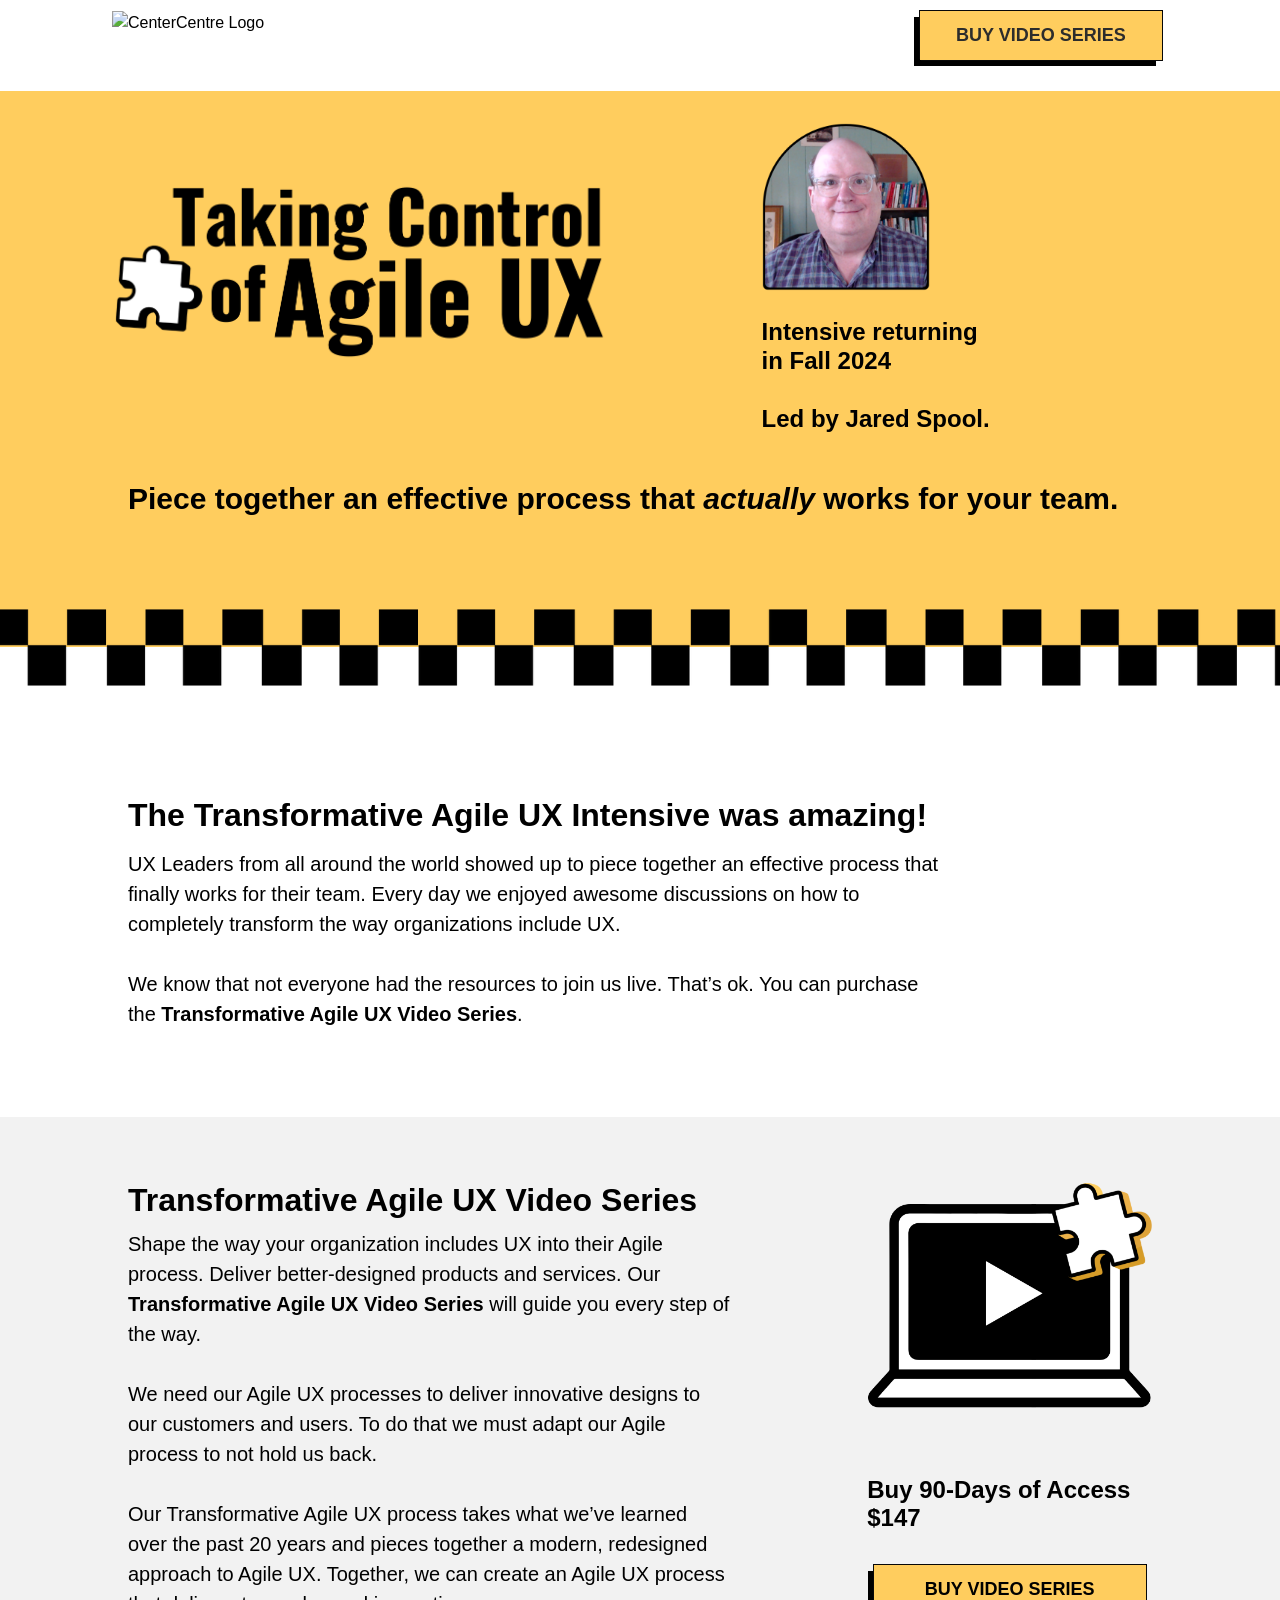
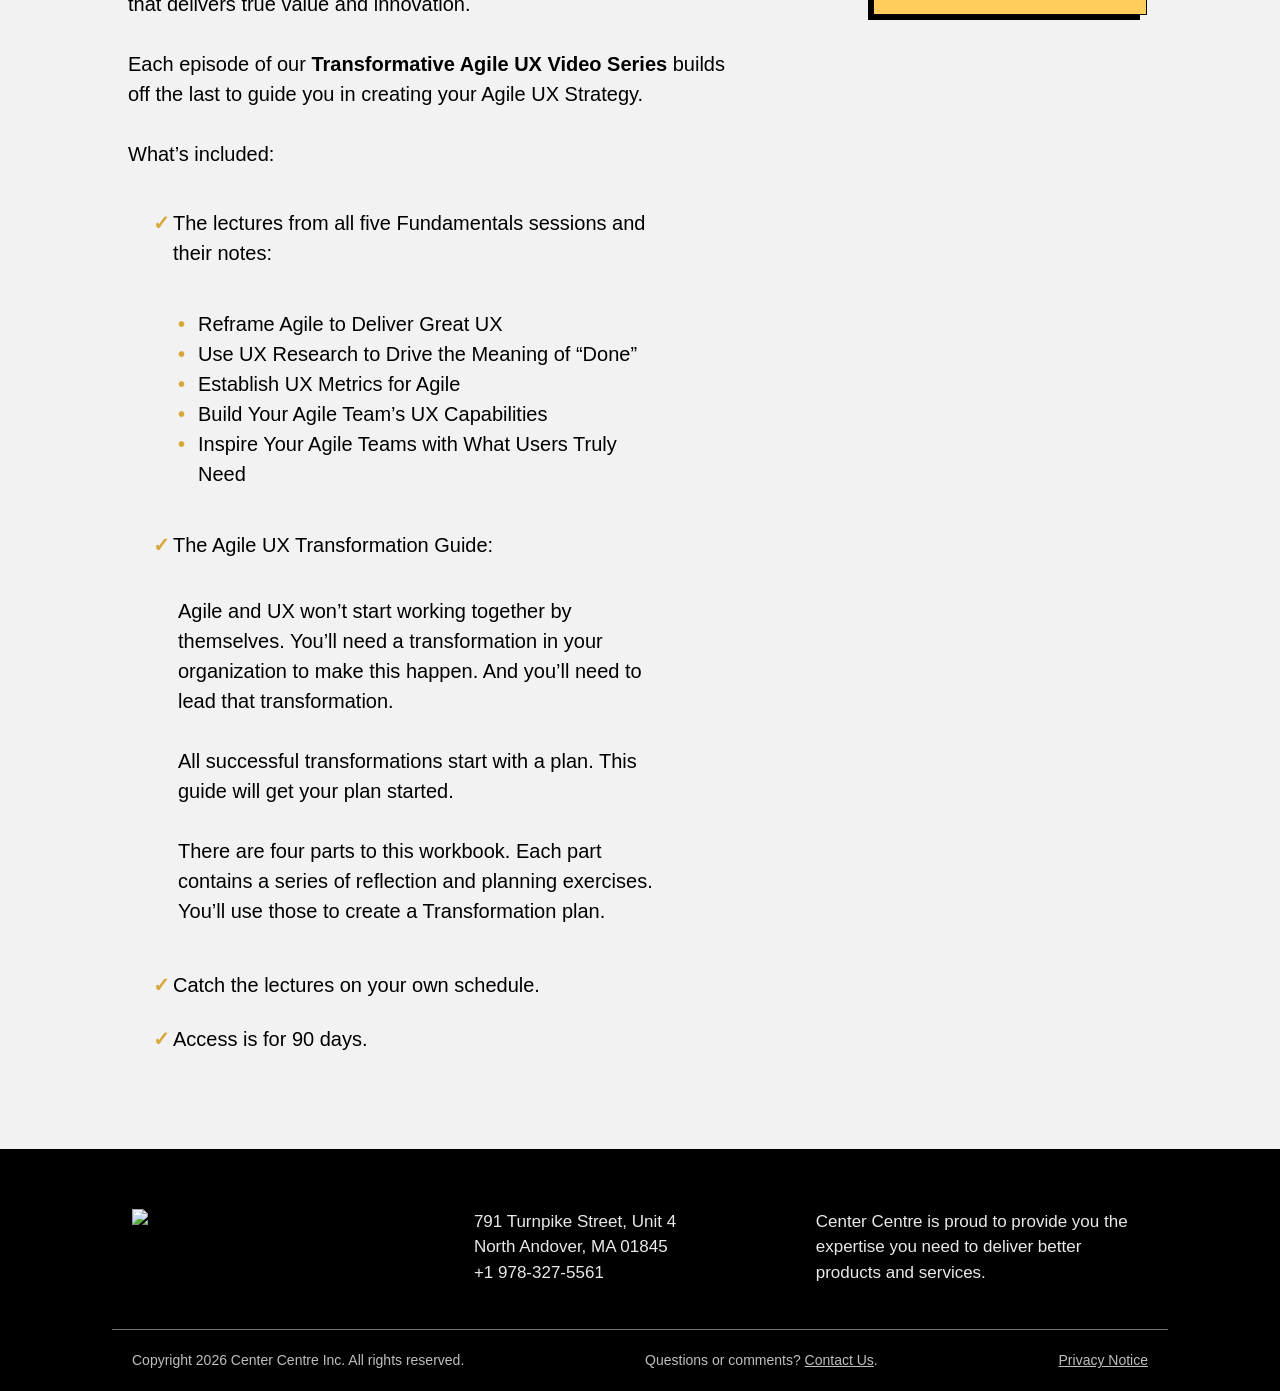
==== commit 8b512057: "Updated Agile page Updated pricing to 147 and updated content for the recorded series." ====
--- a/index.html
+++ b/index.html
@@ -4,13 +4,20 @@
 <head>
     <meta charset="UTF-8">
     <meta http-equiv="X-UA-Compatible" content="IE=edge">
+    <link rel="icon" href="img/logo.png">
     <meta name="viewport" content="width=device-width, initial-scale=1.0">
-
-
+    <!--Stylesheets-->
     <link rel="stylesheet" href="/style/normalize.css">
     <link rel="stylesheet" href="/style/style-cc.css">
     <link rel="stylesheet" href="/style/agile-specific.css">
-
+    <link rel="stylesheet" href="/style/2024updates.css">
+    <!--Favicon-->
+    <link rel="icon" type="image/x-icon" href="/favicon.ico">
+    <!--Fonts-->
+    <link rel="preconnect" href="https://fonts.googleapis.com">
+    <link rel="preconnect" href="https://fonts.gstatic.com" crossorigin>
+    <link href="https://fonts.googleapis.com/css2?family=Playfair+Display&family=Quicksand:wght@700&display=swap" rel="stylesheet">
+    <link rel="preconnect" href="https://fonts.gstatic.com" crossorigin>
     <link rel="icon" type="image/x-icon" href="/favicon.ico">
 
 
@@ -29,10 +36,8 @@
 <script src="vipMembers.js"></script>
 
 </head>
-
 <body>
-
-
+<!--Logo and Header Button Section-->
     <section id="header" class="container-cc">
         <div class="gray-bg">
             <div class=" topbar">
@@ -40,34 +45,37 @@
                     <img src="https://asset.uie.com/img/agile/CC-UIE-black-logo.png" alt="CenterCentre Logo">
                 </div>
                 <div class="head-button">
-                    <a class="btn btn-shadow btn-yellow" href="#plans">PRICING</a>
+                    <a class="btn btn-yellow  btn-fill btn-shadow" href="#RecordingSeries">Buy Video Series</a>
                 </div>
             </div>
         </div>
     </section>
-
+<!--End Logo and Header Button Section-->
+
+<!--Hero Image Section-->
+<section>
 
     <div class="hero" style="margin-bottom: 80px;">
-        <div class="container-cc center">
-
-            <div class="split py-1 hero-padding-adjustment-text" style="gap:1em;">
+      <div class="container-cc center">
+
+            <div class="split py-1">
                 <picture class="py-3 pr-2 hero-padding-adjustment-image hide-on-mobile width-50-on-desktop">
-                    <img alt="Image Alt" src="/images/agile-header-logo.png" class="img-resp">
+                    <img alt="Taking Control of Agile UX" src="/images/agile-header-logo.png" class="img-resp">
                 </picture>
                 <picture class="pt-3 hide-on-desktop">
-                    <img alt="Image Alt" src="/images/agile-header-logo.png" class="img-resp">
+                    <img alt="Taking Control of Agile UX" src="/images/agile-header-logo.png" class="img-resp">
                 </picture>
-                <div class="split hero-item pt-3">
+                <div class="column basis40">
                     <picture class="pr-2 hide-on-mobile hero-graphic">
-                        <img src="/images/header-Jared.png" alt="" class="img-resp">
+                        <img src="/images/header-Jared.png" alt="" class="jaredImg">
                     </picture>
-                    <h2 class="text-black">
-                        October 16-20, 2023<br><br>
-                        Intensive led by<br>
-                        Jared Spool.
-                    </h2>
-                </div>
-                <div>
+                    
+                    <h3 class="text-black">
+                        Intensive returning<br>in Fall 2024<br><br>
+                        Led by Jared Spool.
+                    </h3>
+                </div>
+                <div class="column basis100">
                     <h2 style="font-size: 30px;">Piece together an effective process that <em>actually</em> works for your team.</h2>
                 </div>
             </div>
@@ -77,1012 +85,110 @@
             
         </div>
     </div>
-
-
-
-
-    <section class="bg-white">
-        <div class="container-cc split py-1">
-            <div class="column basis30">
-                <div class="text-center hide-on-mobile">
-                    <picture class="graphic-in-section">
-                        <img src="/images/person-talking.png" class="img-resp image-left pl-4 pr-4"
-                            alt="Describe a picture">
-                    </picture>
-                </div>
-                <div class="text-center hide-on-desktop">
-                    <picture class="graphic-in-section-mobile">
-                        <img src="/images/person-talking.png" class="img-resp image-left pl-4 pr-4"
-                            alt="Describe a picture">
-                    </picture>
-                </div>
-            </div>
-            <div class="column basis70 topquote">
-                <h3>
-                    Feel challenged by making UX work with Agile? You are not alone.
-                </h3>
-            </div>
-        </div>
+<!--End Hero Image Section--> 
+
+<!--Top Paragragh Section-->
+</a>
+<div class="mainbody" id="maincontent">
+    <section class="bg-setCustomBg bg-white">
+      <div class="container-cc split py-3">
+        <div class="column basis80">
+          <h2 class="bold"><a name="RecordingSeries">
+            The Transformative Agile UX Intensive was amazing!</a>
+          </h2>
+  
+  <p>
+    UX Leaders from all around the world showed up to piece together an effective process that finally works for their team. Every day we enjoyed awesome discussions on how to completely transform the way organizations include UX.
+  <br><br>
+          We know that not everyone had the resources to join us live. That’s ok. You can purchase the <strong>Transformative Agile UX Video Series</strong>.
+        </p>
+  
+        </div>
+      </div>
     </section>
-
-
-    <section class="bg-lightGray">
-        <div class="container-cc split py-1">
-            <div class="column basis topquote">
-                <h3>
-                    Imagine an enhanced Agile process that promotes delivering great user experiences as the top priority.
-
-                </h3>
-            </div>
-            <div class="column basis30">
-                <div class="text-center hide-on-mobile">
-                    <picture class="graphic-in-section">
-                        <img src="/images/lightbulb.png" class="img-resp image-left pl-4 pr-4" alt="Describe a picture">
-                    </picture>
-                </div>
-            </div>
-
-
-        </div>
-    </section>
-
-
-    <section class="bg-white">
-        <div class="container-cc split py-1">
-            <div class="column basis30">
-                <div class="text-center hide-on-mobile">
-                    <picture class="graphic-in-section">
-                        <img src="/images/brain.png" class="img-resp image-left pl-4 pr-4" alt="Describe a picture">
-                    </picture>
-                </div>
-            </div>
-            <div class="column basis70 topquote">
-                <h3>
-                    Agile is a continuous learning platform. So is UX. You can make them work well together.
-
-                </h3>
-                <!-- <div class="text-center hide-on-desktop">
-                    <picture class="graphic-in-section">
-                        <img src="/images/hand-and-chess-pieces.png" class="img-resp image-left pl-4 pr-4"
-                            alt="Describe a picture">
-                    </picture>
-                </div> -->
-            </div>
-        </div>
-    </section>
-
-    <section class="bg-brightYellow mb-50">
-        <div class="container-cc split pt-3 pb-1 mobile-align-start align-center">
-            <div class="column basis70 txt-center align-baseline">
-                <h3 class="h3 call-out-text text-black">UX and Agile are not natural enemies. 
-                    <br>
-                    Let’s stop treating them that way.</h3>
-            </div>
-            <div class="column basis30 txt-center">
-                <a class="btn btn-shadow btn-white" href="#plans">Join Now</a>
-            </div>
-        </div>
-        <div class="checkerboard-callout">
-            <img src="/images/agile-checkerboard-long.png"/>
-        </div>
-    </section>
-
-
-
-    <section class="bg-setCustomBg bg-white">
+<!--End Top Paragraph-->
+
+<!--Recorded Series Section-->
+    <section class="bg-setCustomBg bg-lightGray">
         <div class="container-cc split py-3">
-            <div class="column basis60">
-                <h2 style="font-weight: bold">
-                    Piece together an effective process that actually works for your team.
-                </h2>
-                <p>Agile is supposed to make our processes and collaboration efforts more efficient. So why does it feel like it’s holding us back?</p>
-                <p>Agile is now more than 20 years old. It’s a development process, not a design process.</p>
-                <p>UX has never been a consideration in implementing Agile processes. Nothing is mentioned about delivering great experiences in the original Agile Values or Manifesto documents. Agile was always about making development more efficient.</p>
-                <p>Unfortunately, conventional thinking about Agile doesn’t help us with this. Agile was not conceived with UX in mind — we’re on our own to make this work.</p>
-                <p>It’s time to <strong>Take control of Agile UX</strong>.</p>
-                <p>The way we’re working has matured. Our developers are now ready to iterate quickly and work more flexibly. Product sees research as more and more valuable. Project management now includes UX into deeper levels of strategic thinking. </p>
-                <p><em>Yet we’re still treating Agile the same.</em></p>
-                <p>We must adapt our Agile process to not hold us back. We need an Agile UX process that delivers innovative designs to our customers and users.</p>
-                <p>It’s time to take what we’ve learned over the past 20 years and piece together a modern, redesigned approach to Agile UX.</p>
-            </div>
-            <div class="column basis30">
-                <div class="sticky hide-on-mobile">
-                    <picture>
-                        <img src="/images/puzzle.png" class="img-resp image-left" alt="Describe a picture">
-                    </picture>
-                </div>
-            </div>
-        </div>
-    </section>
-
-
-    <!-- Testimonials #1-->
-    <section class="bg-darkYellow">
-        <div class="container-cc split py-2 mobile-align-start">
-            <div class="bg-darkYellow text-white column basis50 testimonial divider">
-                <div class="pr-3">
-                    <img src="/images/testimonial-heart.png" class="img-resp image-left" alt="Describe a picture"
-                        style="width: 100px;">
-                    <div class="testimonial-title">
-                        <h4>&nbsp; N.P., Head of Design:</h4>
-                    </div>
-                    <p><em>“UX in an agile environment isn‘t easy. Jared knows why. If you struggle, signup for this intensive. It‘s worth it!”</em></p>
-                </div>
-            </div>
-            <div class="bg-darkYellow text-white column basis50 testimonial left-padding">
-                <div class="pl-3">
-                    <img src="/images/testimonial-star.png" class="img-resp image-left" alt="Describe a picture"
-                        style="width: 100px;">
-                    <div class="testimonial-title">
-                        <h4>&nbsp; E.L., Senior User Experience Designer:</h4>
-                    </div>
-                    <p><em>“Loving the inspiration and mindset shifts from Jared Spool 's "Taking Control of Agile UX" happening all this week, with hours of Zoom training, with additional, inexpensive VIP hours.”</em></p>
-                </div>
-            </div>
-        </div>
-    </section>
-
-
-    <section class="bg-lightGray">
-        <div class="container-cc split py-3">
-            <h2 class="no-padding-right-on-mobile pr-4">Create an Agile UX process that delivers true value and innovation.
+       
+          <div class="column basis60">
+            
+            <h2 class="bold">
+              Transformative Agile UX Video Series
             </h2>
-            <div class="column basis30">
-                <div class="sticky text-center hide-on-mobile">
-                    <picture class="pb-2">
-                        <img src="/images/putting-together-puzzle.png" class="img-resp image-left"
-                            alt="Describe a picture">
-                    </picture>
-                    <div style="text-align: center;" class="">
-                        <a class="cta btn btn-yellow btn-shadow " href="#plans">Join Now</a>
-                    </div>
-                </div>
-            </div>
-
-            <div class="column basis70">
-                <p>Imagine five 90-minute sessions where you will:</p>
-                <ul style="list-style-type: disc;">
-                    <li style="margin-bottom: 25px;">Reframe your Agile efforts to deliver value, not just code.
-                        <ul>
-                            <li><em>Your organization will benefit from the true promise of agility.</em></li>
-                        </ul>
-                    </li>
-                    <li style="margin-bottom: 25px;">Unearth new approaches that push beyond Agile’s constraints.
-                        <ul>
-                            <li>
-                                <em>You’ll stop feeling stuck all the time.</em>
-                            </li>
-                        </ul>
-                    </li>
-                    <li style="margin-bottom:25px;">Explore the new skillsets, toolsets, and mindsets behind successful Agile UX execution.
-                        <ul>
-                            <li>
-                                <em>
-                                    You’ll easily upgrade your Agile team’s capabilities and rituals.
-                                </em>
-                            </li>
-                        </ul>
-                    </li>
-                    <li style="margin-bottom:25px;">Transform your team’s “definition of done” to be human-centered.
-                        <ul>
-                            <li>
-                                <em>
-                                    You’ll make satisfying your users’ needs a key delivery criterion.
-                                </em>
-                            </li>
-                        </ul>
-                    </li>
-                    <li style="margin-bottom: 25px;">Recast KPIs to be UX outcomes instead of delivery outputs.
-                        <ul>
-                            <li>
-                                <i>
-                                    Your organization will now deliver products that improve people’s lives.
-                                </i>
-                            </li>
-                        </ul>
-                    </li>
-                </ul>
-            </div>
-            <div class="no-padding-right-on-mobile pr-4 width--on-desktop">
-                <p>At the end of this Intensive, you’ll take control of your Agile UX process. You’ll see how:</p>
-                <ul style="list-style-type: disc;">
-                    <li style="margin-bottom: 25px;">Your Agile teams will know more about their users.
-                        <ul>
-                            <li><em>They’ll have their users in mind with every decision they make.</em></li>
-                        </ul>
-                    </li>
-
-                    <li style="margin-bottom: 25px;">You’ll describe and measure the delivery of value.
-                        <ul>
-                            <li><em>Teams will have a new understanding of value as their ultimate delivery goal.</em></li>
-                        </ul>
-                    </li>
-
-                    <li style="margin-bottom: 25px;">You’ll build up your team’s innovation research capabilities. 
-                        <ul>
-                            <li><em>Users and customers will delight at the superpowers you’ll deliver into their hands.</em></li>
-                        </ul>
-                    </li>
-                </ul>
-            </div>
-        </div>
-    </section>
-
-    <section class="bg-brightYellow mb-50">
-        <div class="container-cc split pt-3 mobile-align-start align-center">
-            <div class="column basis70 txt-center align-baseline">
-                <h2 class="h3 call-out-text text-black">Piece together a process that <em>finally</em> works.</h2>
-
-            </div>
-            <div class="column basis30 txt-center">
-                <a class="btn btn-shadow btn-white" href="#plans">Join Now</a>
-            </div>
-        </div>
-        <div class="checkerboard-callout section-two">
-            <img src="/images/agile-checkerboard-long.png"/>
-        </div>
-    </section>
-
-    <section class="bg-white">
-        <div class="container-cc split mobile-no-pb">
-            <h2 style="font-weight: bold; margin-top: 50px;">
-                October 16 – 20, 2023:
-                <br>
-                Fundamentals of Taking Control of Agile UX
-            </h2>
-            <div class="column basis70" style="padding-left:0em;">
-
-                <div class="text-center hide-on-desktop">
-
-                    <img src="images/agile-intensive-dates.png" class="img-resp" alt="Describe a picture">
-
-                </div>
-
-                <br />
-
-                <p>This online workshop will be unlike any other workshop you’ve experienced. We call it an intensive because, well, it’s intense. </p>
-                <p>In five 90-minute sessions, you’ll join Jared Spool on a thorough exploration of how to shape the way your organization makes critical decisions. You’ll complete your journey with a comprehensive Agile UX strategy that will change your organization forever. You’ll transform your team’s Agile UX process so you can deliver better experiences to your users and customers.</p>
-                <p>Each day, from Monday, October 16 through Friday, October 20, you’ll attend a 90-minute session containing a new aspect of Taking Control of Agile UX. </p>
-                <p>You can choose between the 12pm ET (16.00 GMT) or 7pm ET (23.00 GMT) sessions. Jared will be at both to guide you through the fundamentals and answer your questions.</p>
-                <p><strong>Here’s what’s happening during the Intensive’s Fundamentals week:</strong></p>
-            </div>
-            <div class="column basis30">
-                <div class="sticky text-center hide-on-mobile">
-
-                    <img src="images/agile-intensive-dates.png" class="img-resp" alt="Dates for Agile Intensive">
-
-                </div>
-            </div>
-
-
-
-        </div>
-    </section>
-
-
-    <section id="calendar">
-
-        <section class="bg-white">
-            <div class="container-cc-narrow split mobile-no-pb">
-                <div class="column basis30">
-                    <div class="sticky text-center hide-on-mobile">
-
-                        <img src="images/oct16.png" class="img-resp date"
-                            alt="calendar icon for monday october 16th 2023">
-
-                    </div>
-                </div>
-                <div class="column basis70">
-
-                    <h2>
-                        <strong>Monday, October 16:<br>Reframe Agile to Deliver Great UX</strong>
-                    </h2>
-
-                    <div class="text-center hide-on-desktop">
-
-                        <img src="images/oct16.png" class="img-resp date"
-                            alt="calendar icon for monday october 16th 2023">
-
-                    </div>
-
-
-
-                    <p><em>
-                            90 minutes at either 12pm or 7pm ET (16.00 or 23.00 GMT)</em>
-                    </p>
-
-                    <p><strong><em>
-                        We must change our approach to Agile and to UX to have the impact we want.
-                            </em></strong></p>
-
-                    <p>
-                        Much of what holds us back is outdated thinking about UX and Agile. We’re stuck in 2001 when Agile was conceived, and today’s UX practices were in their infancy. We’ve learned so much in the last two decades. We know how to do better.
-                    </p>
-
-                    <p>Agile and UX <strong>can</strong> work together. To do that, we need to reframe some misconceptions about how we put them together. We need to replace old, dysfunctional habits with state-of-the-art techniques and processes. </p>
-                    <p>At Monday’s session, uncover how your UX team will:
-                    </p>
-
-                    <ul style="list-style-type: disc;">
-                        <li>Improve your Agile teams’ delivery capabilities by building a shared understanding of your users’ needs.</li>
-                        <li>Influence the products your teams deliver as you shift from reactive to proactive UX efforts.</li>
-                        <li>Stop feeling trapped and frustrated by short sprints. Not your UX work will continually contribute value from concept through delivery.</li>
-                    </ul>
-                </div>
-            </div>
-        </section>
-        <section class="bg-white">
-            <div class="container-cc-narrow split mobile-no-pb py-3">
-                <div class="column basis70">
-                    <h2><strong>
-                        Tuesday, October 17:<br>Use UX Research to Drive the Meaning of “Done”</strong>
-                    </h2>
-                    <div class="text-center hide-on-desktop">
-
-                        <img src="images/oct17.png" class="img-resp date"
-                            alt="calendar icon for monday october 17th 2023">
-
-                    </div>
-
-                    <p><em>
-                            90 minutes at either 12pm or 7pm ET (16.00 or 23.00 GMT)</em>
-                    </p>
-
-                    <p><strong><em>
-                        Continuous research is the best way to grow the influence of UX work.
-                            </em></strong></p>
-
-                    <p>
-                        The 'definition of done' is at the center of successful Agile implementations.’ This definition is an agreement amongst team members as to when they should stop working on one piece and move on to others. The definition of done is where UX leaders can strongly influence what the teams deliver as products and services.
-                    </p>
-                    <p>
-                        For Agile and UX to successfully work together, the definition of done must have the users’ needs with all their subtlety and nuance baked in. We must infuse the definition of done with extensive user research to drive a more human-centered product development process.
-                    </p>
-
-                    <p>At Tuesday’s session, discover how your UX team will:
-                    </p>
-
-                    <ul style="list-style-type: disc;">
-                        <li>Focus your Agile teams on improving your users' lives by determining what done looks like from comprehensive UX research.</li>
-                        <li>Solve important (and valuable) problems for users and customers by developing a rich, shared understanding of your users’ needs and challenges.
-                        </li>
-                        <li>Contribute real value to every critical product decision as your team grows a continuous research effort essential to the organization’s success.
-                        </li>
-                 
-                    </ul>
-                </div>
-                <div class="column basis30">
-                    <div class="sticky text-center hide-on-mobile">
-
-                        <img src="images/oct17.png" class="img-resp date"
-                            alt="calendar icon for monday october 17th 2023">
-
-                    </div>
-                </div>
-            </div>
-        </section>
-
-        <section class="bg-white">
-            <div class="container-cc-narrow split mobile-no-pb py-3">
-                <div class="column basis30">
-                    <div class="sticky text-center hide-on-mobile">
-
-                        <img src="images/oct18.png" class="img-resp date"
-                            alt="calendar icon for monday october 18th 2023">
-
-
-                    </div>
-                </div>
-                <div class="column basis70">
-                    <h2>
-                        <strong>Wednesday, October 18:
-                        <br>
-                        Establish UX Metrics for Agile</strong>
-                    </h2>
-                    <div class="text-center hide-on-desktop">
-
-                        <img src="images/oct18.png" class="img-resp date"
-                            alt="calendar icon for monday october 18th 2023">
-
-
-                    </div>
-
-                    <p><em>
-                            90 minutes at either 12pm or 7pm ET (16.00 or 23.00 GMT)</em>
-                    </p>
-
-                    <p><strong><em>
-                        What gets measured gets done. Better UX measures drive better UX.
-                    </em></strong></p>
-
-                    <p>
-                        We need to measure success. We need to measure progress. Most importantly, we need those measurements to be completely UX-driven. 
-                    </p>
-
-                    <p>
-                        While business outcomes are important, we only truly succeed when everyone focuses on building products and services that improve people’s lives. We must identify and monitor effective UX metrics to track our progress and celebrate our successes.
-                    </p>
-                    <p>At Wednesday’s session, explore how your UX team will:
-                    </p>
-
-                    <ul style="list-style-type: disc;">
-                        <li>Demonstrate key wins when your Agile teams deliver products that improve your users’ lives because you transformed the teams’ KPIs and OKRs to be human-centered.
-                        </li>
-                        <li>Showcase to your executives and key stakeholders when your teams deliver the best-designed products, showing how UX contributes value to your organization’s most critical objectives.</li>
-                        <li>Uncover ongoing organizational costs due to continually delivering poor UX, saving millions when you eliminate those costs.</li>
-                    </ul>
-                </div>
-            </div>
-        </section>
-
-        <section class="bg-white">
-            <div class="container-cc-narrow split mobile-no-pb py-3">
-                <div class="column basis70">
-                    <h2><strong>
-                        Thursday, October 19:
-                        <br>
-                        Build Your Agile Team’s UX Capabilities</strong>
-                    </h2>
-                    <div class="text-center hide-on-desktop">
-
-                        <img src="images/oct19.png" class="img-resp date"
-                            alt="calendar icon for monday october 19th 2023">
-
-
-                    </div>
-
-                    <p><em>
-                            90 minutes at either 12pm or 7pm ET (16.00 or 23.00 GMT)</em>
-                    </p>
-
-                    <p><strong><em>
-                        Great UX happens when the right people make smart decisions.
-                    </em></strong></p>
-
-                    <p>
-                        Agile only succeeds when teams work autonomously. In every sprint, an Agile team faces dozens (if not hundreds) of critical decisions affecting the users’ eventual experience. We will never have enough UX team members in the room to make all of those critical decisions. How do we ensure every Agile team member makes high-quality design decisions?
-                    </p>
-
-                    <p>
-                        We must increase each Agile team member’s UX skills and responsibilities. Our UX leaders must shift from thinking it’s their responsibility to make those UX decisions. Instead we can lead every team into making smart decisions that result in substantially improved products and services.
-                    </p>
-
-                    <p>At Thursday’s session, discover how your UX team will:
-                    </p>
-
-                    <ul style="list-style-type: disc;">
-                        <li>Grow into influential organizational leaders that empower and enable great design across a comprehensive portfolio of products and services.</li>
-                        <li>Raise your organization’s overall UX maturity as Agile teams now see why delivering well-designed products is essential.
-                        </li>
-                        <li>Create a culture of continuous learning, not just about UX, but about how great UX makes your organization seen as visionary when you raise an Agile team’s UX literacy and fluency.
-                        </li>
-                       
-                    </ul>
-                </div>
-                <div class="column basis30">
-                    <div class="sticky text-center hide-on-mobile">
-
-                        <img src="images/oct19.png" class="img-resp date"
-                            alt="calendar icon for monday october 19th 2023">
-
-                    </div>
-                </div>
-            </div>
-        </section>
-
-        <section class="bg-white">
-            <div class="container-cc-narrow split mobile-no-pb py-3">
-                <div class="column basis30">
-                    <div class="sticky text-center hide-on-mobile">
-                        <img src="images/oct20.png" class="img-resp date"
-                            alt="calendar icon for monday october 20th 2023">
-                    </div>
-                </div>
-                <div class="column basis70">
-                    <h2><strong>
-                        Friday, October 20:<br>Inspire Your Agile Teams with What Users Truly Need</strong></h2>
-                    <div class="text-center hide-on-desktop">
-                        <img src="images/oct20.png" class="img-resp date"
-                            alt="calendar icon for friday october 20th 2023">
-
-                    </div>
-
-                    <p><em>
-                            90 minutes at either 12pm or 7pm ET (16.00 or 23.00 GMT)</em>
-                    </p>
-
-                    <p><strong><em>
-                        Paint a picture of product success that has great UX as the centerpiece.</em></strong></p>
-
-                    <p>
-                        If we don’t deliver, we don’t succeed. Yet, if we don’t deliver what users need, what we deliver doesn’t matter.</p>
-
-                    <p>
-                        We can’t afford to miss customer expectations. We need to make sure we’re not overcomplicating our products or services. Everything we deliver needs to exceed our users’ and customers’ expectations. We must build a shared understanding of our users’ needs into our Agile process’s basic framework.
-                    </p>
-                    <p>At Friday’s session, uncover how your UX team will:
-                    </p>
-                    <ul style="list-style-type: disc;">
-                        <li>Inspire your Agile team members to deliver the best-designed products and services because you created a strong connection between team members and their users. 
-                        </li>
-                        <li>Guide your product leadership to prioritize UX debt as they see how any remaining debt cancels out the positive value of their product. </li>
-                        <li>Deliver products and services that delight your customers and users because your Agile teams have eliminated frustration and built a great user experience.</li>
-                        
-                    </ul>
-                </div>
-            </div>
-        </section>
-    </section>
-
-
-    <section>
-        <div class="container-cc desktop-column py-3">
-            <div class="width-70-on-desktop">
-                <h3>An online workshop unlike any other.
-                </h3>
-                <p><em>Roll up your sleeves and plan to get to work.</em></p>
-              <p>Get all the tools and techniques necessary to bring Agile UX to your organization, including how to:
-            </p>
-            <ul style="list-style-type: disc;">
-                <li>Facilitate workshops with stakeholders and peers to identify your team’s Agile UX weak spots and critical challenges.
-                </li>
-                <li>Avoid common traps and snags many UX leaders bump into their first time out.</li>
-                <li>Determine your next steps for making this happen inside your organization.
-                </li>
-                <li>Empower your collaborators with powerful messaging that sells the necessary Agile UX transformation throughout the organization.
-                </li>
-            </ul>
-
-
-
-
-            <p>You’ll put all of this together in your <strong>Agile UX Transformation Plan</strong> to guide your efforts. Then, you’ll start applying everything you learn right away.
-            </p>
-
-            <p>You’ll come away from the intensive with your own custom approach to Agile UX. Bring your team in on the process, and you’ll have even better results.
-            </p>
-
-            <p>Might miss a session? No worries. We’ll record everything, so you can catch up on anything you miss. You’ll have nine months to catch up on every session (and to rewatch them as often as you like).
-            </p>
-            <p>You’ll have questions. We’re ready for that. Each session is 90 minutes, so we should have plenty of time. 
-            </p>
-
-            <p>And we’ll ensure you have the confidence you need to do this right. We have created a dedicated private area in our <em>Leaders of Awesomeness</em> community. Put your questions there for Jared and the community to share their thoughts. 
-            </p>
-            <p>Discuss the gnarliest of challenges, and you’ll come away with all the assurance you need that you’ve got this.</p>
-
-            </div>
-        </div>
-    </section>
-
-    <!-- <section class="bg-brightYellow">
-        <div class="container-cc split pt-3 mobile-align-start align-center">
-            <div class="column basis70 txt-center align-baseline">
-                <h3 class="h3 call-out-text text-black">High-quality UX research builds confidence and gives you answers
-                    before you even ask questions.</h3>
-
-            </div>
-            <div class="column basis30 txt-center">
-                <a class="btn btn-shadow btn-white" href="#plans">Join Now</a>
-            </div>
-        </div>
-        <div class="checkerboard-callout">
-            <img src="/images/agile-checkerboard-long.png"/>
-        </div>
-    </section> -->
-
-
-
-    <section class="bg-white">
-        <div class="container-cc split mobile-no-pb py-3">
-            <h2>
-               <strong>Ready to make your UX research strategy happen?
-                <br>
-                Join our VIP Organization Accelerator Package</strong>
-            </h2>
-            <div class="column basis70" style="padding-left:0em;">
-
-                <div class="text-center hide-on-desktop">
-                    <img src="images/agile-vip-intensive-dates.png" class="img-resp"
-                        alt="October 6th through 26th for vip package">
-                </div>
-                <br />
-
-                <p>Are you ready to implement your Taking Control of Agile UX Strategy immediately? Then sign up for our limited-enrollment <strong>VIP Organization Accelerator Package</strong>.</p>
-                <p>Hit the ground running, ready to make the changes necessary in your organization. Meet with Jared Spool to plan your next steps and discuss any challenges you face. Overcome your obstacles with the expertise and knowledge you need. In addition, we’ll give you special access to a VIP-only limited community space, where your questions will get priority answers.
-                </p>
-                <p>We’ll put together resources tailored to your challenges and needs. And you’ll have a way to reach out to get the mentorship and coaching you need to ensure success.
-                </p>
-                <p>This package is only available to the first 60 people who sign up, so you don’t want to delay.
-                </p>
-                <p><strong>The Organization Accelerator VIP Package includes everything in the Fundamentals Package (described above), plus:</strong>
-                </p>
-                <h3>VIP-Only Coaching: Preparation for the Intensive</h3>
-                <p>This preparation session gets you ready for the Intensive. We’ll discuss any challenges you encountered and your strategic options for establishing your organization’s Agile UX transformation.
-                </p>
-                <p>Work as a team to get the most value from the Intensive. Bring your management into the discussions. You won’t regret it. Folks tell us these are the week’s most valuable sessions.</p>
-                <p>Pick your session and work directly with Jared to make this Intensive precisely what you need.
-                </p>
-                <ul>
-                    <li>Session #1: Thursday, October 5, 12pm ET (16.00 GMT)
-                    </li>
-                    <li>Session #2: Thursday, October 5, 7pm ET (23.00 GMT)
-                    </li>
-                    <li>Session #3: Thursday, October 12, 12pm ET (16.00 GMT)
-                    </li>
-                    <li>Session #4: Thursday, October 12, 7pm ET (23.00 GMT)
-                    </li>
-                </ul>
-                <h3>VIP-Only Train-the-Trainer Sessions. </h3>
-                <p>Accelerate the transformation in your organization with more hands-on guidance from Jared. This package gives you exclusive priority time with Jared in extra sessions that dive into the nuances and subtleties you’ll need. You’ll get the implementation tips, techniques, and tricks to ensure your success. Special <i>Train-the-Trainer</i> sessions will equip you with the skills to facilitate organizational change.</p>
-            </div>
-            <div class="column basis30">
-                <div class="sticky text-center hide-on-mobile">
-                    <img src="images/agile-vip-intensive-dates.png" class="img-resp"
-                        alt="October 6th through 26th for vip package">
-                </div>
-            </div>
-        </div>
-    </section>
-
-
-    <section id="calendar">
-
-        <section class="bg-white">
-            <div class="container-cc-narrow split mobile-no-pb py-3">
-                <div class="column basis30">
-                    <div class="sticky text-center hide-on-mobile">
-                        <img src="images/oct23.png" class="img-resp date"
-                            alt="calendar icon for monday october 23th 2023">
-                    </div>
-                </div>
-                <div class="column basis70">
-                    <h2>
-                        <strong>Monday, October 23:
-                        <br>
-                        Train-the-Trainer: Identify Your Current Agile UX Weak Spots</strong>
-                    </h2>
-
-                    <div class="text-center hide-on-desktop">
-                        <img src="images/oct23.png" class="img-resp date"
-                            alt="calendar icon for monday october 23th 2023">
-                    </div>
-
-                    <br />
-
-                    <p><em>
-                            90 minutes at either 12pm or 7pm ET (16.00 or 23.00 GMT)</em>
-                    </p>
-
-                   <p>To start an organizational transformation, we’ll need to know the best places to start.
-                </p>
-                <p>As you take control of Agile UX in your organization, you’ll look at the typical weak spots that hold teams back. You’ll identify which of those weak spots will have the most significant impact. We’ll use these throughout the rest of the Intensive to identify where change will be most effective.
-                </p>
-                <p>We’ll discuss how you will run a weak spot analysis in your organization. You’ll see how to get the right people in the room and navigate tricky discussions. Strengthen your leadership game.
-                </p>
-                </div>
-            </div>
-        </section>
-        <section class="bg-white">
-            <div class="container-cc-narrow split mobile-no-pb py-3">
-                <div class="column basis70">
-                    <h2>
-                        <strong>Tuesday, October 24:
-                        <br>
-                        Train-the-Trainer: Planning Your UX Research Strategy Improvements</strong>
-                    </h2>
-                    <div class="text-center hide-on-desktop">
-                        <img src="images/oct24.png" class="img-resp date"
-                            alt="calendar icon for monday october 24th 2023">
-                    </div>
-
-                    <p><em>
-                            90 minutes at either 12pm or 7pm ET (16.00 or 23.00 GMT)</em>
-                    </p>
-
-                    <p>The place to start your Agile UX transformation is with an upgrade to your research capabilities. No matter where you are today, an improved, robust research program will return immense value. It’s how Agile teams truly learn about the users.
-                    </p>
-                    <p>You’ll devise a plan to improve your existing research capabilities. You’ll identify which places yield the most value and how to kick start your improvement plan.</p>
-                    <p>We’ll share how we work with our clients to improve their research capabilities and how they’ve seen significant improvement much faster than anyone expected.
-                    </p>
-                </div>
-                <div class="column basis30">
-                    <div class="sticky text-center hide-on-mobile">
-                        <img src="images/oct24.png" class="img-resp date"
-                            alt="calendar icon for monday october 24th 2023">
-                    </div>
-                </div>
-            </div>
-        </section>
-
-        <section class="bg-white">
-            <div class="container-cc-narrow split py-3">
-                <div class="column basis30">
-                    <div class="sticky text-center hide-on-mobile">
-                        <img src="images/oct26.png" class="img-resp date"
-                            alt="calendar icon for monday october 26th 2023">
-                    </div>
-                </div>
-                <div class="column basis70">
-                    <h2>
-                        <strong>Thursday, October 26:
-                        <br>
-                        Train-the-Trainer: Planning Your UX Metrics Strategy Improvements</strong>
-                    </h2>
-                    <div class="text-center hide-on-desktop">
-                        <img src="images/oct26.png" class="img-resp date"
-                            alt="calendar icon for monday october 26th 2023">
-                    </div>
-
-                    <p><i>
-                            90 minutes at either 12pm or 7pm ET (16.00 or 23.00 GMT)</i>
-                    </p>
-
-                   <p>Improvement happens best when people can see progress. The metrics that show impact and value are at the heart of a great Agile UX transformation.
-                </p>
-                <p>You’ll identify opportunities to drive value by tracking and sharing critical UX metrics. You’ll get Agile teams inspired to make improvements by showing them what happens when they make smart decisions in their work. We’ll discuss how you’ll find the best UX metrics for your teams’ work and how to integrate those metrics into their measurements of progress and success.
-                </p>
-                <p>We’ll share how we identify UX metrics and plug them into OKRs. You’ll see how to work with Agile teams to create “party moments” that clearly define success, specifically in terms of the users’ experience.
-                </p>
-                </div>
-            </div>
-        </section>
-    </section>
-
-    <section>
-        <div class="container-cc split py-3">
-            <div class="basis70">
-                <h3>VIP-Only Get UnStuck Sessions with Jared Spool.
-                </h3>
-                <p>After the Intensive, you can discuss your next steps with Agile UX at this <b>Unstuck Session</b>. Share what’s happening (or not happening) with Jared Spool. He’s worked with so many organizations that he knows all the tricks to overcome obstacles. He’ll give you fresh ideas and insights that will get you moving forward.
-                </p>
-               
-            </div>
-        </div>
-    </section>
- 
-
-
-
-    <section class="bg-brightYellow">
-        <div class="container-cc split pt-3 mobile-align-start align-center">
-            <div class="column basis70 txt-center align-baseline">
-                <h2 class="h3 call-out-text text-black">Deliver better-designed products faster.</h2>
-
-            </div>
-            <div class="column basis30 txt-center">
-                <a class="btn btn-shadow btn-white" href="#plans">Join Now</a>
-            </div>
-        </div>
-        <div class="checkerboard-callout">
-            <img src="/images/agile-checkerboard-long.png"/>
-        </div>
-    </section>
-
-    <section class="bg-lightGray pt-3">
-        <div class="container-cc split py-3">
-            <div class="column basis60">
-                <h2 id="let-jared-spool-be-your-guide" class="slightly-smaller h2">Led by Jared Spool,
-                    Maker&nbsp;of&nbsp;Awesomeness
-                </h2>
-                <div class="text-center hide-on-desktop">
-                    <img src="images/jared.png" class="img-resp" alt="Jared Spool">
-                </div>
-                <p>Everything you learn in this 5-day Intensive comes directly from Jared’s years of working across
-                    industries, discovering
-                    the best practices for organizations to deliver well-designed products and services.</p>
-                <p>His work with design leaders at organizations like IBM, NASA, GE, Fidelity Investments, SAP, GM,
-                    Exxon Mobil, and the
-                    Obama White House has taught him exactly what teams need to mount strategic, influential UX
-                    research initiatives.</p>
-                <p>You’ll love his stories, ability to demonstrate every point with a simple, concrete example, and comically-adorable attempts to draw out his ideas. (You can’t fault him for trying, though.)</p>
-                <p>Most importantly, you’ll love how much brighter you’ll feel after spending a few minutes absorbing his experience-informed wisdom. So don’t pass up this opportunity to glean everything you can from Jared.</p>
-            </div>
-            <div class="column basis40">
-                <div class="sticky text-center hide-on-mobile">
-                    <img src="images/jared.png" class="img-resp" alt="Jared Spool">
-                </div>
-            </div>
-        </div>
-    </section>
-
-    <!-- Testimonials #2-->
-    <section class="bg-darkYellow">
-        <div class="container-cc split py-2 mobile-align-start">
-            <div class="bg-darkYellow text-white column basis50 testimonial divider">
-                <div class="pr-3">
-                    <img src="/images/testimonial-heart.png" class="img-resp image-left" alt="Describe a picture"
-                        style="width: 100px;">
-                    <div class="testimonial-title">
-                        <h4>&nbsp; P.P., UX Stratgist and Team Lead 
-                            :</h4>
-                    </div>
-                    <p><em>“I joined right in the middle of the “Taking Control of Agile UX” intensive. It was a gold mine of ideas and things to improve in my organization and team. <br><br>
-                        UX in Agile is hard, but it is hard because of the lack of knowledge, internal politics, and resistance to change. But I think with the help of this group, we will succeed!”
-                        </em></p>
-                </div>
-            </div>
-            <div class="bg-darkYellow text-white column basis50 testimonial left-padding">
-                <div class="pl-3">
-                    <img src="/images/testimonial-thumb-up.png" class="img-resp image-left" alt="Describe a picture"
-                        style="width: 100px;">
-                    <div class="testimonial-title">
-                        <h4>&nbsp; L.S., VP level User Experience
-                            :</h4>
-                    </div>
-                    <p><em>“This 5-day course has really helped me reconnect with the Scrum Product Owner in me, and I'm excited to start thinking about Agile and UX again and how these principles can help build better products and happier teams.<br><br>
-                        Thank you, Jared Spool and Center Centre-UIE, for putting on such an amazing event.”
-                        
-                        </em></p>
-                </div>
-            </div>
-        </div>
-    </section>
-
-    <!-- Plans -->
-    <section id="plans" class="bg-white">
-        <div class="container-cc split py-3 mobile-view">
-            <div class="no-padding-on-tablet pr-5">
-                <h2 class="pb-1">Purchase a Taking Control of Agile UX Intensive Package</h2>
-                <p class="pb-1">Ready to dive in deep and absorb everything there is to know about Taking Control of
-                    Agile UX?</p>
-                <p><strong>We have packages for you to choose from. All you have to do is:
-                </strong></p>
-                <ol class="pl-3">
-                    <li>Choose a Fundamentals or VIP Organization Accelerator Package.</li>
-                    <li>Choose an Individual or Team Price.</li>
-                </ol>
-            </div>
-        <div class="split center">
-            <div class="bg-white column basis50">
-                <img class="img-resp center pricing-img pb-1" src="/images/fundamentals-group.png"/>
-                <div class="bg-lightGray px-1 py-1" style="min-height: 1440px;">
-                    <h1 style="padding-bottom:0px;">Taking Control of Agile UX Fundamentals Package</h1>
-                    <h3>Individual price per person</h3>
-                    <h2 class="price">$497</h2>
-                    <h3>Team price per person</h3>
-                    <h2 class="price">$397</h2>
-                    <br>
-                    <p>
-                        <i>Spaces are limited.
-                        <br>  
-                        They’ll go fast!</i>
-                    </p>
-
-                    <h3>What's included:</h3>
-                    <ul class="width80 center black-check split gap-1-5">
-                        <li>
-                            Five 90-minute live sessions with Jared Spool.
-                        </li>
-                        <li>
-                            Ground-breaking concepts behind:
-                            <ul>
-                                <li>Reframe Agile to Deliver Great UX</li>
-                                <li>Use UX Research to Drive the Meaning of “Done”</li>
-                                <li>Establish UX Metrics for Agile</li>
-                                <li>Build Your Agile Team’s UX Capabilities</li>
-                                <li>Inspire Your Agile Teams with What Users Truly Need</li>
-                            </ul>
-                        </li>
-                        <li>
-                            An <em>Agile UX Transformation Plan</em> workbook.
-                        </li>
-                        <li>
-                            Access to extended resources for developing your Agile UX strategy.
-                        </li>
-                        <li>
-                            A private community to get your questions answered by Jared and other members.
-                        </li>
-                        <li>
-                            9 months of access to all session recordings, Q&As, and notes (through July 16, 2024).
-                        </li>
-                        <li>Provide a Taking Control of Agile UX Fundamentals Certificates of Completion.</li>
-                    </ul>
-                </div>
-                <div class="txt-center pt-1 pb-2 mobile-padding" style="margin-bottom: 100px;">
-                    <a class="btn btn-shadow btn-white btn-product" href="https://reg.centercentre.com/taking-control-of-agile-ux-fundamentals/">BUY A FUNDAMENTALS PACKAGE</a>
-                </div>
-            </div>
-            <div class="bg-white column basis50">
-                <img class="img-resp center pricing-img pb-1" src="/images/vip-group.png"/>
-                <div class="bg-lightGray px-1 py-1" style="min-height: 1440px;">
-                    <h1 style="padding-bottom:0px;">VIP Organization Accelerator Package</h3>
-               
-                    <h3>Individual price per person</h3>
-                    <h2 class="price">$697</h2>
-                    <h3>Team price per person</h3>
-                    <h2 class="price">$597</h2>
-                    <br>
-                    <p>
-                        <i id="vipSpaces"></i>
-                    </p>
-
-                    <h3>What's included:</h3>
-                    <ul class="width80 center orange-check split gap-1-5">
-                        <li>
-                            EVERYTHING IN FUNDAMENTALS PLUS...
-                        </li>
-                        <li>
-                            Three 90-minute live <em>Train-the-Trainer</em> sessions. <em>Only</em> for VIP members.
-                        </li>
-                        <li>
-                            Gain confidence with tailored coaching to:
-                            <ul>
-                                <li>Identify Your Current Agile UX Weak Spots</li>
-                                <li>Planning Your UX Research Strategy Improvements</li>
-                                <li>Planning Your UX Metrics Strategy Improvements</li>
-                            </ul>
-                        </li>
-                        <li>
-                            A 60-minute VIP-only Intensive Prep Coaching session with Jared.
-                        </li>
-                        <li>
-                            A 60-minute VIP-only Get Unstuck session with Jared.
-                        </li>
-                        <li>An intimate, private community of only VIP members with Jared to get the mentoring you need to be successful.</li>
-                        <li>
-                            9 months of access to all VIP session recordings, Q&As, and notes (through July 16, 2024).
-                        </li>
-                        <li>Provide a Taking Control of Agile UX VIP Organization Accelerator Certificate of Completion.</li>
-                    </ul>
-                </div>
-                <div class="txt-center pt-1 pb-2 mobile-padding" style="margin-bottom: 50px;">
-                    <a class="btn btn-shadow btn-darkYellow btn-product" href="https://reg.centercentre.com/taking-control-of-agile-ux-vip/">Buy a VIP Package</a>
-                </div>
-            </div>
-        </div>
-            
-        <!-- <div style="margin-top: 50px;">
-                <p style="font-size: 30px;"><b>Can’t join the Intensive live? Preorder the Recorded Series.
-                </b></p>
-
-            <p>
-                We know that not everyone has the resources to join us live. That’s ok.
-                <strong>You can preorder the Taking Control of Agile UX Recorded Essentials Series for $97. </strong></p> 
-
-                
-            </div>
-            <div class="txt-center pt-1 pb-2 px-1">
-                <a class="btn btn-shadow btn-yellow" href="https://reg.centercentre.com/taking-control-of-agile-ux-recordings/">PreOrder Series</a>
-            </div> -->
-        </div>
-
-    </section>
-    <section class="bg-lightGray pt-3">
-        <div class="container-cc split py-3">
-            <div class="column basis60">
-                <h2>Can’t join the Intensive live? 
-                    Purchase the Recorded Series.</h2>
-                    <br>
-                <p>We know that not everyone has the resources to join us live. That’s ok. You can purchase the <strong>Taking Control of Agile UX Recorded Essentials Series.</strong></p>
-                <br>
-                <p><strong>What’s included:</strong></p>
-                <ul class="recordings-callout">
-                    <li><strong>Five Intensive session recordings and notes.</strong></li>
-                    <li><strong>Catch the lectures on your own schedule.</strong></li>
-                    <li><strong>Recordings will be available on October 30, 2023.</strong></li>
-                    <li style="padding-bottom: 0;"><strong>Access until July 16, 2024.</strong></li>
-                </ul>
-
-            </div>
-            <div class="column basis40 ">
-                <div class="sticky">
-                    <picture class="hide-on-mobile pb-3">
-                        <img src="/images/laptop-puzzle.png" class="img-resp image-left"
-                            alt="laptop with a puzzle piece in top right corner" style="width: 292px;">
-                    </picture>
-                    <div class="txt-center pl-1">
-                        <a class="btn btn-shadow btn-yellow" href="https://reg.centercentre.com/taking-control-of-agile-ux-recordings/">BUY SERIES</a>
-                    </div>
-                    <div>
-                        <h3><strong>Recording Series Price</strong></h3>
-                        <h2>$97</h3>
-                    </div>
-                </div>
-            </div>
-        </div>
-    </section>
-
+    <p>Shape the way your organization includes UX into their Agile process. Deliver better-designed products and services. Our <strong>Transformative Agile UX Video Series</strong> will guide you every step of the way. 
+    <br><br>
+      We need our Agile UX processes to deliver innovative designs to our customers and users. To do that we must adapt our Agile process to not hold us back.  
+      <br><br>
+        Our Transformative Agile UX process takes what we’ve learned over the past 20 years and pieces together a modern, redesigned approach to Agile UX. Together, we can create an Agile UX process that delivers true value and innovation.
+      <br><br>
+       Each episode of our <strong>Transformative Agile UX Video Series</strong> builds off the last to guide you in creating your Agile UX Strategy. 
+      <br><br>
+      What’s included:
+      </p>
+      
+    
+      <div class="padding25">
+        <ul class="ulPaid">
+          <li class="paidLi">The lectures from all five Fundamentals sessions and their notes:</li>
+        </ul>
+      </div>
+    
+      <div class="padding50">
+        <ul class="ulPaid">
+          <li class="paidLili">Reframe Agile to Deliver Great UX</li>
+          <li class="paidLili">Use UX Research to Drive the Meaning of “Done”</li>
+          <li class="paidLili">Establish UX Metrics for Agile</li>
+          <li class="paidLili">Build Your Agile Team’s UX Capabilities</li>
+          <li class="paidLili">Inspire Your Agile Teams with What Users Truly Need</li>
+        </ul>
+      </div>
+      <div class="padding25">
+        <ul class="ulPaid">
+          <li class="paidLi">The Agile UX Transformation Guide:</li>
+        </ul>
+      </div>
+      <div class="padding50">
+        <p>Agile and UX won’t start working together by themselves. You’ll need a transformation in your organization to make this happen. And you’ll need to lead that transformation.
+            <br><br>
+            All successful transformations start with a plan. This guide will get your plan started.
+            <br><br>
+            There are four parts to this workbook. Each part contains a series of reflection and planning exercises. You’ll use those to create a Transformation plan.
+        </p>
+          </div>
+       <div class="padding25">
+        <ul class="ulPaid">
+          <li class="paidLi">Catch the lectures on your own schedule.</li>
+          <br>
+           <li class="paidLi">Access is for 90 days.</li>
+        </ul>
+      </div>
+
+
+
+    </div>
+    <div class="column basis30 ">
+      <div class="sticky">
+        <picture class="hide-on-mobile pb-3">
+          <img src="/images/laptop-puzzle.png" class="img-resp image-left"
+            alt="Laptop with a puzzle piece in top right corner">
+        </picture>
+        <div>
+          <div>
+            <h3>Buy 90-Days of Access<br>
+            $147</h3>
+          </div>
+          <div class="txt-center pt-1 pb-2 mobile-padding" >
+            <a class="btn btn-yellow  btn-fill btn-shadow" href="https://essentials.centercentre.com/agile">Buy Video Series</a>
+          </div>
+          </div>
+          </div>
+        </div>
+      </div>
+        </div>
+      </section>
+<!--End Recorded Series Section-->
 
     <!-- Footer -->
     <section>
--- a/style/2024updates.css
+++ b/style/2024updates.css
@@ -0,0 +1,218 @@
+.bannerGrid {
+    display: grid;
+    grid-template-columns: 1fr 1fr;
+    grid-gap: 1rem;
+    margin-bottom: 1rem;
+}
+
+
+.container2023 {
+    display: flex;
+    align-items: center;
+    justify-content: left;
+    padding-bottom: 30px;
+}
+
+.imglogo {
+    max-width: 100%
+  }
+  .image {
+    width: 30%;
+    height: auto;
+  }
+
+  .text {
+    font-size: 40px;
+    padding-left: 20px;
+  }
+
+.jaredImg {
+    width: 100%;
+    height: auto;
+    
+}
+
+.font-weighth2 {
+    font-weight: 500;
+}
+
+.newGrid {
+    display: grid;
+    grid-template-columns: 3fr 1fr;
+}
+
+.padding25 {
+    padding: 10px 25px;
+}
+
+.padding50 {
+    padding: 5px 50px;
+}
+
+.container2024 {
+    max-width: 66em;
+    margin: 0 auto;
+}
+
+.fontQuicksand {
+    font-family: 'Playfair Display', serif;
+font-family: 'Quicksand', sans-serif; }
+
+.banderIcon {
+    height: 10.5rem;
+    width: 10.5rem;
+}
+
+.head-button a {
+    color: #2c2c2c;
+    text-decoration: none;
+}
+
+.testimonial-divider {
+    border-right: 2px solid white;
+}
+
+.breadcrumb {
+    background-color: transparent;
+    padding: 0;
+    margin-bottom: 0;
+    color: #d8a739;
+}
+
+.desplayInlineBlock {
+    display: inline-block;
+}
+
+.boreder {
+    border: 1px solid #d8a739;
+}
+
+.tealBox{
+    margin-bottom: 80px; 
+    background-color: #FFCD5E; 
+    color: white
+}
+ 
+.marginBottom {
+    margin-bottom: 3rem;
+}
+
+
+.buttonLarge {
+    width: 454px;
+height: 61px;
+flex-shrink: 0;
+}
+
+.ulTab {
+    padding-left: 3rem;
+
+}
+.ulPaid {
+    list-style: none;
+}
+
+.mobleSize {
+    width: 50%;
+}
+
+.bold {
+    font-weight: bold;
+
+}
+
+
+.ulPaid .paidLi::before{
+    content: "\2713 ";  /* Add content: \2022 is the CSS Code/unicode for a bullet */
+    color: #d8a739  ; /* Change the color */
+    font-weight: bold; /* If you want it to be bold */
+    display: inline-block; /* Needed to add space between the bullet and the text */
+    width: 1em; /* Also needed for space (tweak if needed) */
+    margin-left: -1em; /* Also needed for space (tweak if needed) */
+} 
+
+
+.ulPaid .paidLili::before{
+    content: "\2022 ";  /* Add content: \2022 is the CSS Code/unicode for a bullet */
+    color: #d8a739; /* Change the color */
+    font-weight: bold; /* If you want it to be bold */
+    display: inline-block; /* Needed to add space between the bullet and the text */
+    width: 1em; /* Also needed for space (tweak if needed) */
+    margin-left: -1em; /* Also needed for space (tweak if needed) */
+} 
+.ulPaidPTL {
+    list-style: none;
+}
+
+.ulPaidPTL .paidLiPT::before{
+    content: "\2713 ";  /* Add content: \2022 is the CSS Code/unicode for a bullet */
+    color: #FFCD5E; /* Change the color */
+    font-weight: bold; /* If you want it to be bold */
+    display: inline-block; /* Needed to add space between the bullet and the text */
+    width: 1em; /* Also needed for space (tweak if needed) */
+    margin-left: -1em; /* Also needed for space (tweak if needed) */
+}
+
+.ulPaidPTL .paidLiPTli::before{
+    content: "\2022  ";  /* Add content: \2022 is the CSS Code/unicode for a bullet */
+    color: #FFCD5E; /* Change the color */
+    font-weight: bold; /* If you want it to be bold */
+    display: inline-block; /* Needed to add space between the bullet and the text */
+    width: 1em; /* Also needed for space (tweak if needed) */
+    margin-left: -1em; /* Also needed for space (tweak if needed) */
+}
+
+.btn a {
+    color: #fff;
+    text-decoration: none;
+}
+
+button {
+    border: none;
+    background-color: transparent;
+    color: #fff;
+    text-decoration: none;
+}
+
+@media only screen and (max-width: 625px) { 
+    .text {
+        font-size: 19px;
+        padding-left: 18px;
+      }
+      .image {
+        width: 25%;
+        height: auto;
+      }
+      .jaredImg {
+        width: 100%;
+        height: auto;
+      }
+      .bannerGrid {
+        display: grid;
+        grid-template-columns: 1fr;
+        grid-gap: 1rem;
+        margin-bottom: 1rem;
+    }
+.font-size{
+    font-size: 20px;
+    margin-top: 5px;
+}
+
+.mobleSizeBlank {
+    height: 25px;
+}
+
+.textMoble {
+    font-size: 24px;
+    margin-top: -75px;
+}
+
+.mobleSizeHero {
+  background-color: #FFCD5E;
+}
+.mainbody {
+    margin-top: -75px;
+}
+
+}
+
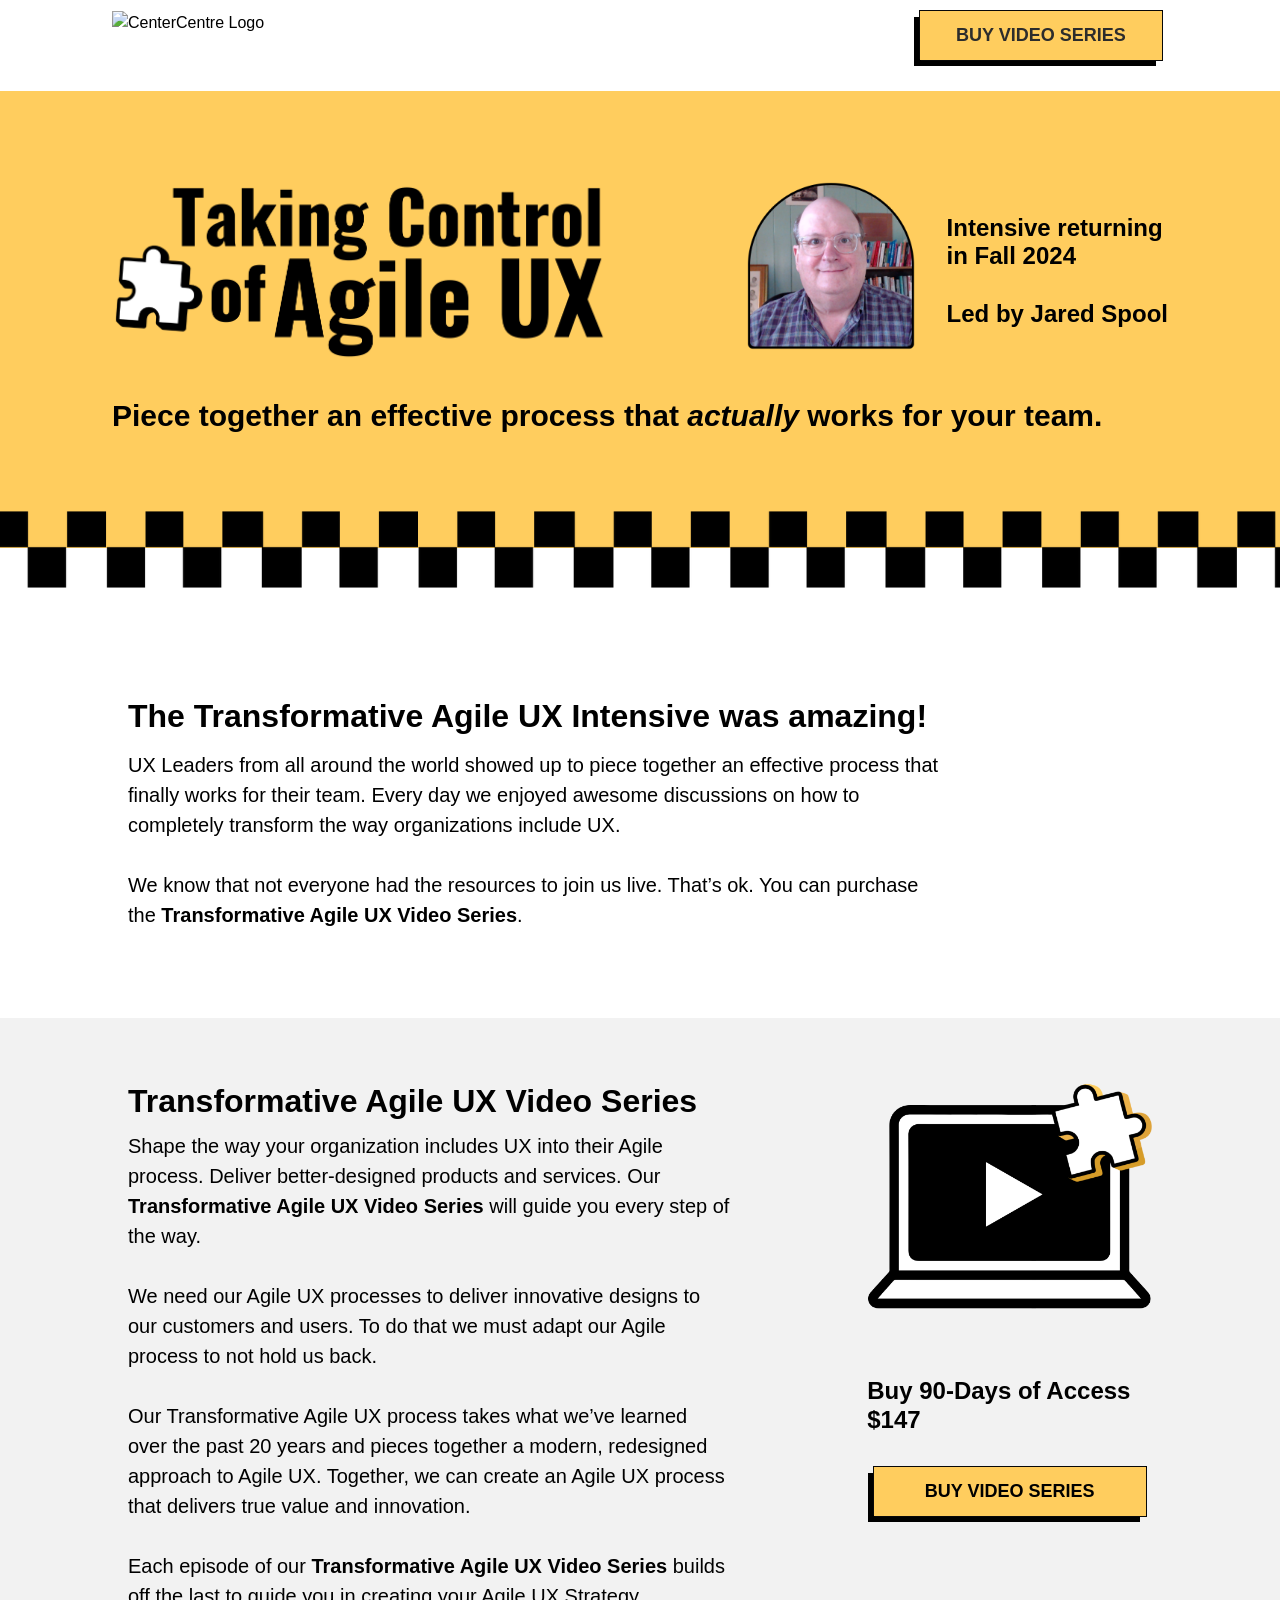
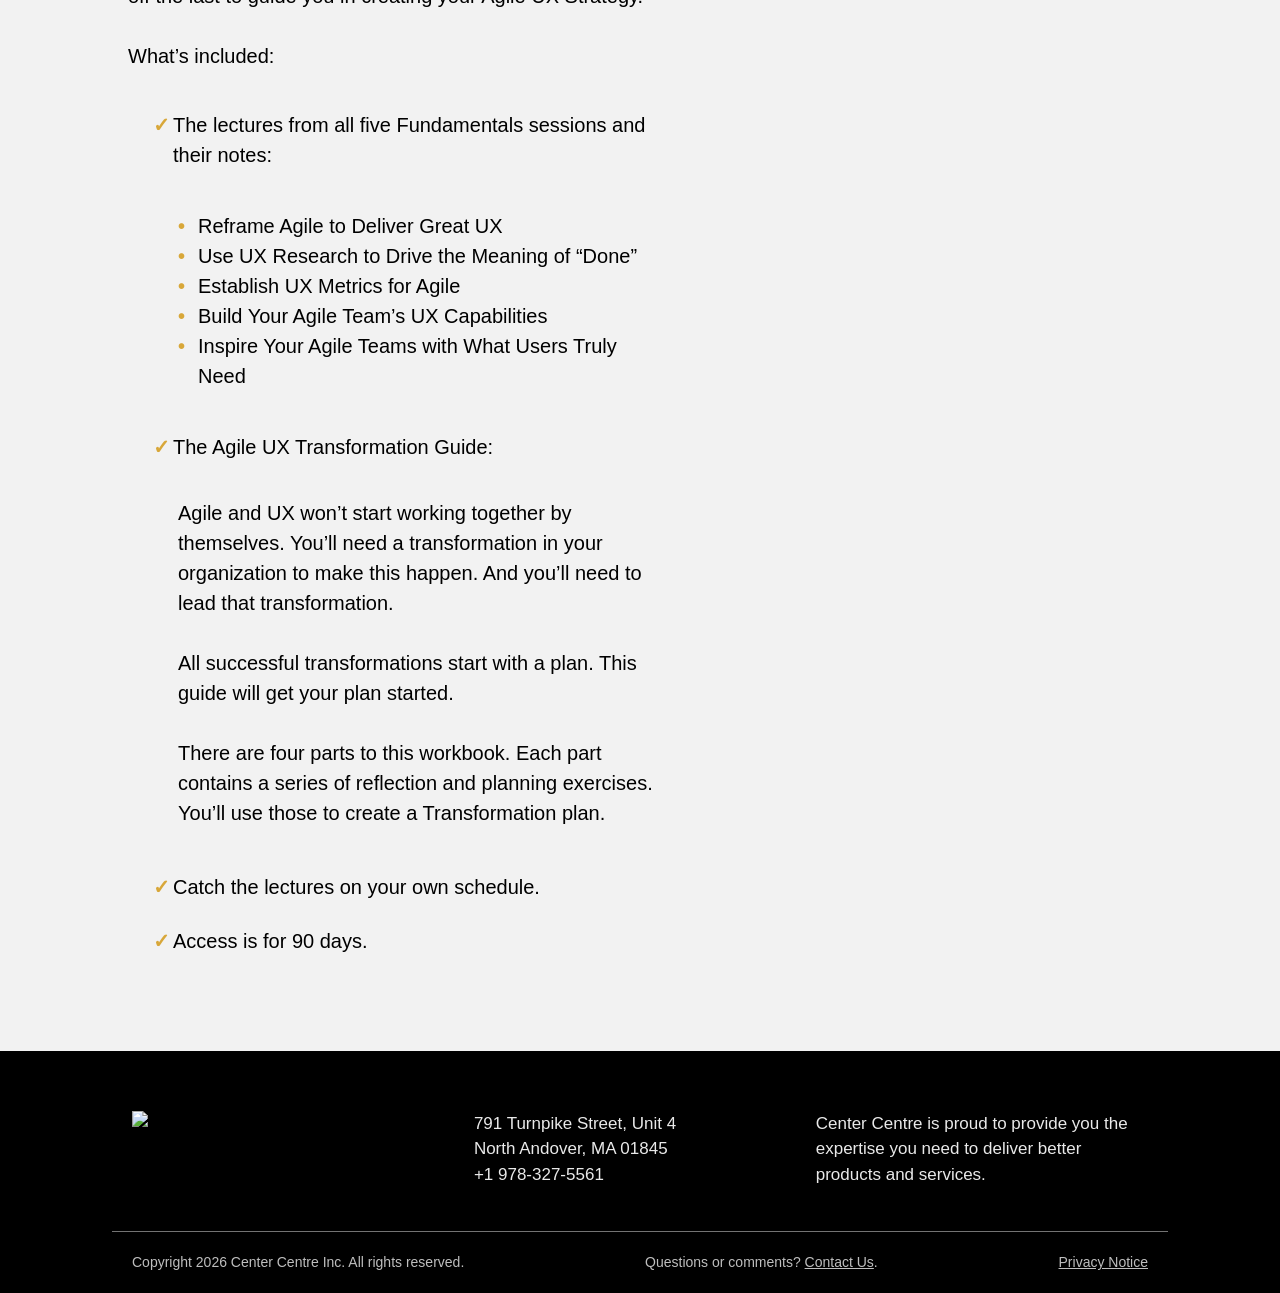
==== commit 23aa08ba: "Updated Hero Section Updated hero section alignment of text and images." ====
--- a/index.html
+++ b/index.html
@@ -52,40 +52,39 @@
     </section>
 <!--End Logo and Header Button Section-->
 
-<!--Hero Image Section-->
-<section>
-
-    <div class="hero" style="margin-bottom: 80px;">
-      <div class="container-cc center">
-
-            <div class="split py-1">
-                <picture class="py-3 pr-2 hero-padding-adjustment-image hide-on-mobile width-50-on-desktop">
-                    <img alt="Taking Control of Agile UX" src="/images/agile-header-logo.png" class="img-resp">
-                </picture>
-                <picture class="pt-3 hide-on-desktop">
-                    <img alt="Taking Control of Agile UX" src="/images/agile-header-logo.png" class="img-resp">
-                </picture>
-                <div class="column basis40">
-                    <picture class="pr-2 hide-on-mobile hero-graphic">
-                        <img src="/images/header-Jared.png" alt="" class="jaredImg">
-                    </picture>
-                    
-                    <h3 class="text-black">
-                        Intensive returning<br>in Fall 2024<br><br>
-                        Led by Jared Spool.
-                    </h3>
-                </div>
-                <div class="column basis100">
-                    <h2 style="font-size: 30px;">Piece together an effective process that <em>actually</em> works for your team.</h2>
-                </div>
-            </div>
-            <div class="checkerboard">
-                <img src="/images/agile-checkerboard-long.png"/>
-            </div>
-            
-        </div>
-    </div>
-<!--End Hero Image Section--> 
+<!-- Hero Section-->
+<div class="hero" style="margin-bottom: 80px;">
+  <div class="container-cc center">
+
+      <div class="split py-1 hero-padding-adjustment-text" style="gap:1em;">
+          <picture class="py-3 pr-2 hero-padding-adjustment-image hide-on-mobile width-50-on-desktop">
+              <img alt="Image Alt" src="/images/agile-header-logo.png" class="img-resp">
+          </picture>
+          <picture class="pt-3 hide-on-desktop">
+              <img alt="Image Alt" src="/images/agile-header-logo.png" class="img-resp">
+          </picture>
+          <div class="split hero-item pt-3">
+              <picture class="pr-2 hide-on-mobile hero-graphic">
+                  <img src="/images/header-Jared.png" alt="" class="img-resp">
+              </picture>
+              <h3 class="text-black">
+                Intensive returning<br>
+                in Fall 2024<br><br>
+                  Led by Jared Spool
+              </h3>
+          </div>
+          <div>
+              <h2 style="font-size: 30px;">Piece together an effective process that <em>actually</em> works for your team.</h2>
+          </div>
+      </div>
+      <div class="checkerboard">
+          <img src="/images/agile-checkerboard-long.png"/>
+      </div>
+      
+  </div>
+</div>
+
+<!--End Hero Section-->
 
 <!--Top Paragragh Section-->
 </a>
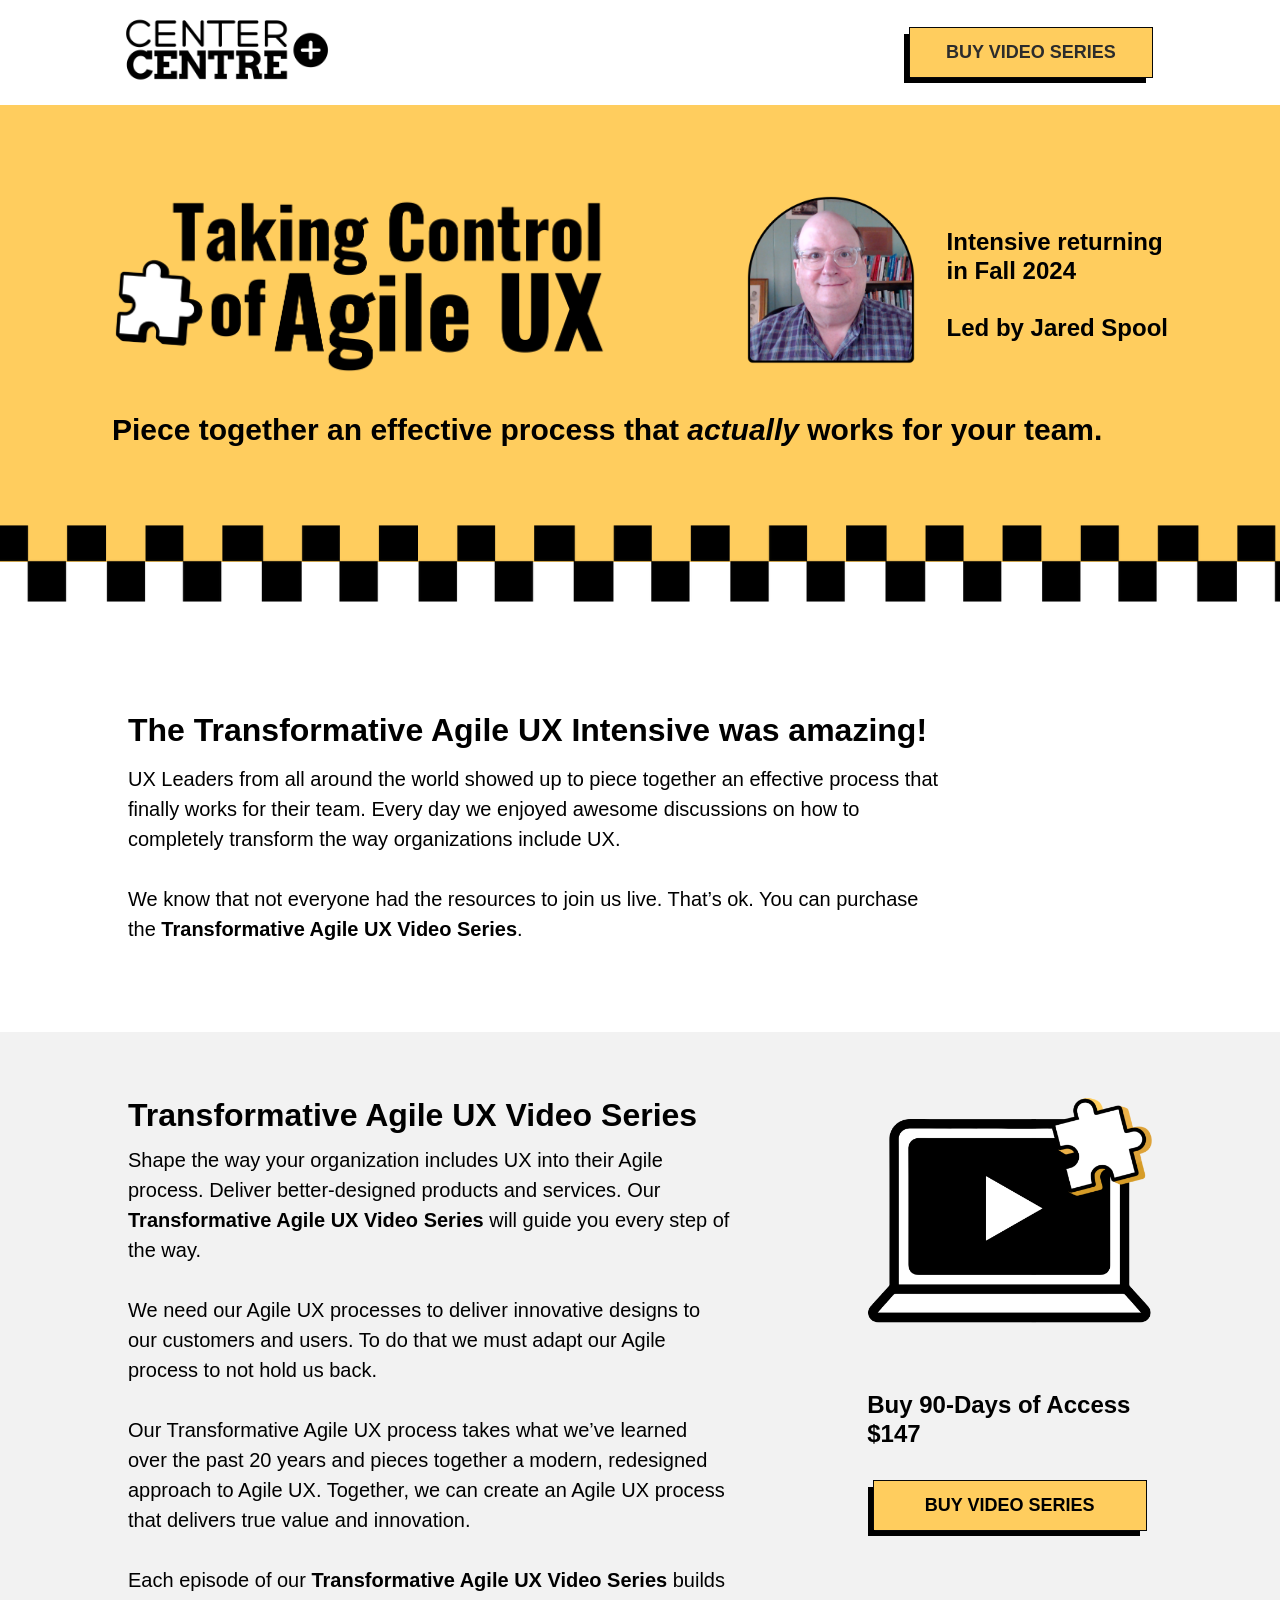
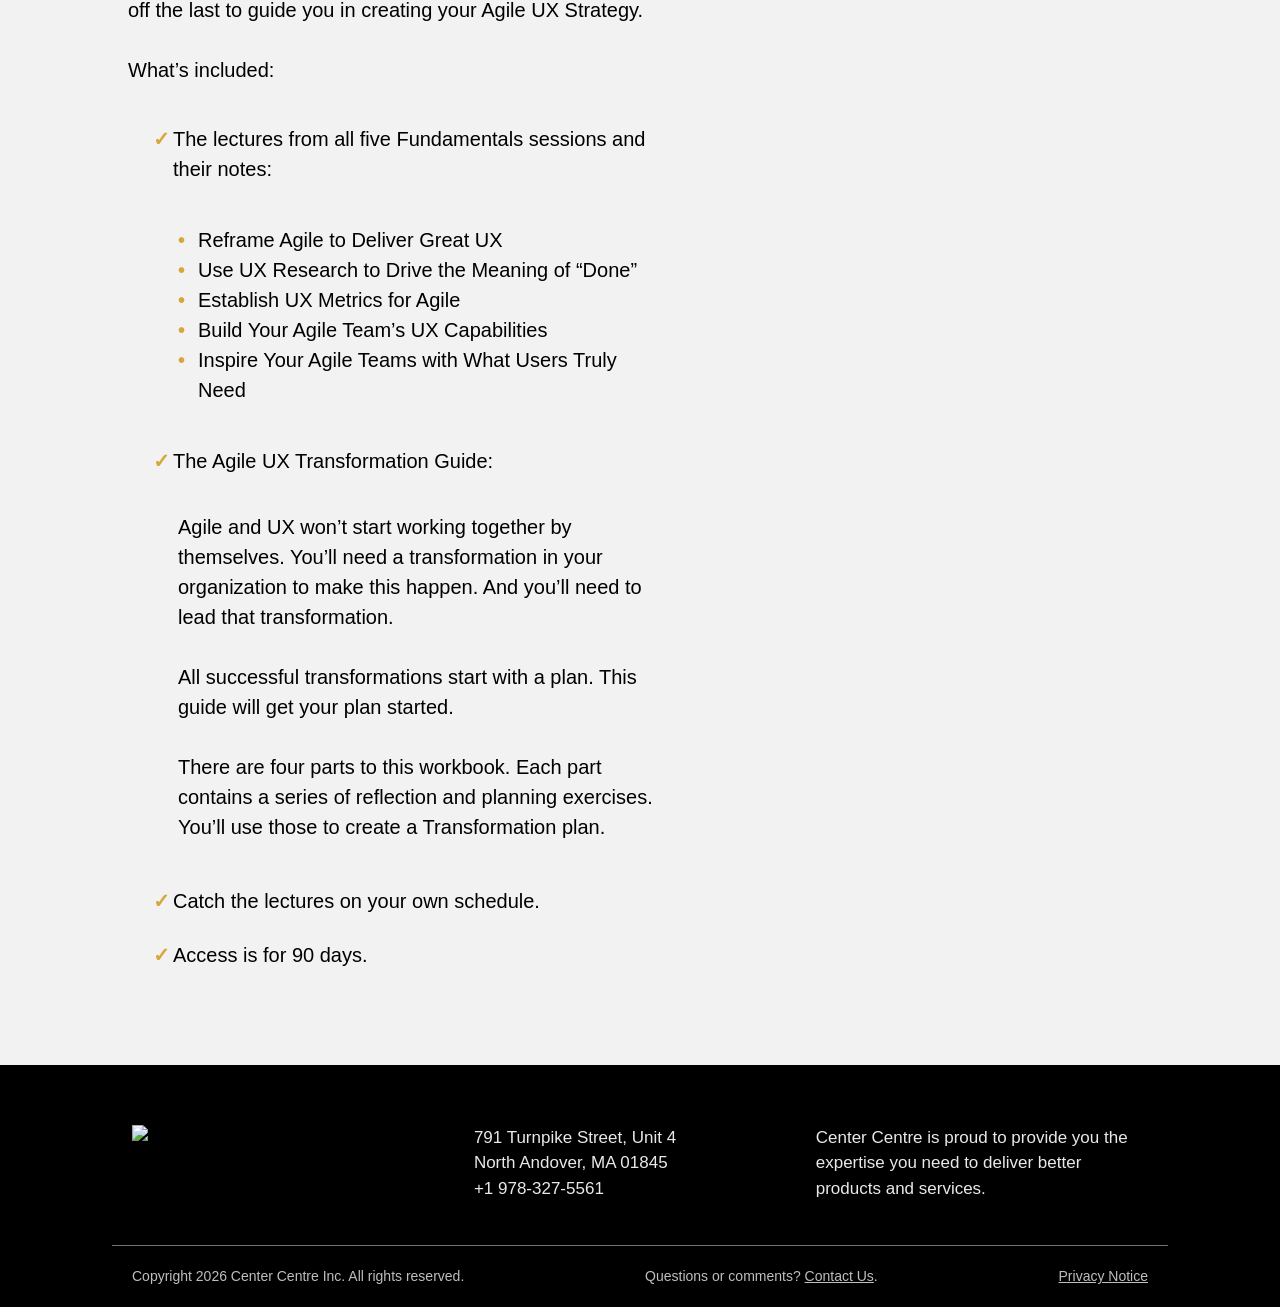
==== commit 5c33cf24: "update logo & mobile top bar fix squished logo and update top bar on mobile" ====
--- a/index.html
+++ b/index.html
@@ -1,234 +1,251 @@
 <!DOCTYPE html>
 <html lang="en">
+<!--Agile Center Centre-->
 
 <head>
-    <meta charset="UTF-8">
-    <meta http-equiv="X-UA-Compatible" content="IE=edge">
-    <link rel="icon" href="img/logo.png">
-    <meta name="viewport" content="width=device-width, initial-scale=1.0">
-    <!--Stylesheets-->
-    <link rel="stylesheet" href="/style/normalize.css">
-    <link rel="stylesheet" href="/style/style-cc.css">
-    <link rel="stylesheet" href="/style/agile-specific.css">
-    <link rel="stylesheet" href="/style/2024updates.css">
-    <!--Favicon-->
-    <link rel="icon" type="image/x-icon" href="/favicon.ico">
-    <!--Fonts-->
-    <link rel="preconnect" href="https://fonts.googleapis.com">
-    <link rel="preconnect" href="https://fonts.gstatic.com" crossorigin>
-    <link href="https://fonts.googleapis.com/css2?family=Playfair+Display&family=Quicksand:wght@700&display=swap" rel="stylesheet">
-    <link rel="preconnect" href="https://fonts.gstatic.com" crossorigin>
-    <link rel="icon" type="image/x-icon" href="/favicon.ico">
-
-
-    <!-- Update OG data before sharing the webiste    -->
-    <meta property="og:title" content="Taking Control of Agile UX" />
-    <meta property="og:type" content="website" />
-    <meta property="og:url" content="https://agile.centercentre.com/" />
-    <title>Taking Control of Agile UX</title>
-    <meta name="description" content="Taking Control of Agile UX" />
-    <meta property="og:image" content="https://asset.uie.com/img/agile/agile-preview.png" />
-    <meta property="og:site_name" content="Taking Control of Agile UX" />
-    <meta property="og:description"
-        content="Taking Control of Agile UX - Piece together an effective cross-team process." />
-
-
-<script src="vipMembers.js"></script>
-
+  <meta charset="UTF-8">
+  <meta http-equiv="X-UA-Compatible" content="IE=edge">
+  <link rel="icon" href="img/logo.png">
+  <meta name="viewport" content="width=device-width, initial-scale=1.0">
+  <!--Stylesheets-->
+  <link rel="stylesheet" href="/style/normalize.css">
+  <link rel="stylesheet" href="/style/style-cc.css">
+  <link rel="stylesheet" href="/style/agile-specific.css">
+  <link rel="stylesheet" href="/style/2024updates.css">
+  <!--Favicon-->
+  <link rel="icon" type="image/x-icon" href="/favicon.ico">
+  <!--Fonts-->
+  <link rel="preconnect" href="https://fonts.googleapis.com">
+  <link rel="preconnect" href="https://fonts.gstatic.com" crossorigin>
+  <link href="https://fonts.googleapis.com/css2?family=Playfair+Display&family=Quicksand:wght@700&display=swap"
+    rel="stylesheet">
+  <link rel="preconnect" href="https://fonts.gstatic.com" crossorigin>
+  <link rel="icon" type="image/x-icon" href="/favicon.ico">
+
+
+  <!-- Update OG data before sharing the webiste    -->
+  <meta property="og:title" content="Taking Control of Agile UX" />
+  <meta property="og:type" content="website" />
+  <meta property="og:url" content="https://agile.centercentre.com/" />
+  <title>Taking Control of Agile UX</title>
+  <meta name="description" content="Taking Control of Agile UX" />
+  <meta property="og:image" content="https://asset.uie.com/img/agile/agile-preview.png" />
+  <meta property="og:site_name" content="Taking Control of Agile UX" />
+  <meta property="og:description"
+    content="Taking Control of Agile UX - Piece together an effective cross-team process." />
+
+<!--
+  <script src="vipMembers.js"></script>
+-->
 </head>
+
 <body>
-<!--Logo and Header Button Section-->
-    <section id="header" class="container-cc">
-        <div class="gray-bg">
-            <div class=" topbar">
-                <div class="head-logo">
-                    <img src="https://asset.uie.com/img/agile/CC-UIE-black-logo.png" alt="CenterCentre Logo">
-                </div>
-                <div class="head-button">
-                    <a class="btn btn-yellow  btn-fill btn-shadow" href="#RecordingSeries">Buy Video Series</a>
-                </div>
-            </div>
-        </div>
-    </section>
-<!--End Logo and Header Button Section-->
-
-<!-- Hero Section-->
-<div class="hero" style="margin-bottom: 80px;">
-  <div class="container-cc center">
+  <!--Logo and Header Button Section-->
+  <section id="header" class="container-cc">
+    <div class="gray-bg">
+      <div class=" topbar">
+        <div class="head-logo">
+          <a href="https://centercentre.com/">
+            <img src="images/CenterCentreLogo.png" class="" alt="Center Centre Logo">
+          </a>
+        </div>
+        <div class="head-button">
+          <a class="btn btn-yellow  btn-fill btn-shadow" href="#RecordingSeries">Buy Video Series</a>
+        </div>
+      </div>
+    </div>
+  </section>
+  <!--End Logo and Header Button Section-->
+
+  <!-- Hero Section-->
+  <div class="hero" style="margin-bottom: 80px;">
+    <div class="container-cc center">
 
       <div class="split py-1 hero-padding-adjustment-text" style="gap:1em;">
-          <picture class="py-3 pr-2 hero-padding-adjustment-image hide-on-mobile width-50-on-desktop">
-              <img alt="Image Alt" src="/images/agile-header-logo.png" class="img-resp">
+        <picture class="py-3 pr-2 hero-padding-adjustment-image hide-on-mobile width-50-on-desktop">
+          <img alt="Image Alt" src="/images/agile-header-logo.png" class="img-resp">
+        </picture>
+        <picture class="pt-3 hide-on-desktop">
+          <img alt="Image Alt" src="/images/agile-header-logo.png" class="img-resp">
+        </picture>
+        <div class="split hero-item pt-3">
+          <picture class="pr-2 hide-on-mobile hero-graphic">
+            <img src="/images/header-Jared.png" alt="" class="img-resp">
           </picture>
-          <picture class="pt-3 hide-on-desktop">
-              <img alt="Image Alt" src="/images/agile-header-logo.png" class="img-resp">
-          </picture>
-          <div class="split hero-item pt-3">
-              <picture class="pr-2 hide-on-mobile hero-graphic">
-                  <img src="/images/header-Jared.png" alt="" class="img-resp">
-              </picture>
-              <h3 class="text-black">
-                Intensive returning<br>
-                in Fall 2024<br><br>
-                  Led by Jared Spool
-              </h3>
-          </div>
-          <div>
-              <h2 style="font-size: 30px;">Piece together an effective process that <em>actually</em> works for your team.</h2>
-          </div>
+          <h3 class="text-black">
+            Intensive returning<br>
+            in Fall 2024<br><br>
+            Led by Jared Spool
+          </h3>
+        </div>
+        <div>
+          <h2 style="font-size: 30px;">Piece together an effective process that <em>actually</em> works for your team.
+          </h2>
+        </div>
       </div>
       <div class="checkerboard">
-          <img src="/images/agile-checkerboard-long.png"/>
-      </div>
-      
+        <img src="/images/agile-checkerboard-long.png" />
+      </div>
+
+    </div>
   </div>
-</div>
-
-<!--End Hero Section-->
-
-<!--Top Paragragh Section-->
-</a>
-<div class="mainbody" id="maincontent">
+
+  <!--End Hero Section-->
+
+  <!--Top Paragragh Section-->
+  </a>
+  <div class="mainbody" id="maincontent">
     <section class="bg-setCustomBg bg-white">
       <div class="container-cc split py-3">
         <div class="column basis80">
           <h2 class="bold"><a name="RecordingSeries">
-            The Transformative Agile UX Intensive was amazing!</a>
+              The Transformative Agile UX Intensive was amazing!</a>
           </h2>
-  
-  <p>
-    UX Leaders from all around the world showed up to piece together an effective process that finally works for their team. Every day we enjoyed awesome discussions on how to completely transform the way organizations include UX.
-  <br><br>
-          We know that not everyone had the resources to join us live. That’s ok. You can purchase the <strong>Transformative Agile UX Video Series</strong>.
-        </p>
-  
+
+          <p>
+            UX Leaders from all around the world showed up to piece together an effective process that finally works for
+            their team. Every day we enjoyed awesome discussions on how to completely transform the way organizations
+            include UX.
+            <br><br>
+            We know that not everyone had the resources to join us live. That’s ok. You can purchase the
+            <strong>Transformative Agile UX Video Series</strong>.
+          </p>
+
         </div>
       </div>
     </section>
-<!--End Top Paragraph-->
-
-<!--Recorded Series Section-->
+    <!--End Top Paragraph-->
+
+    <!--Recorded Series Section-->
     <section class="bg-setCustomBg bg-lightGray">
-        <div class="container-cc split py-3">
-       
-          <div class="column basis60">
-            
-            <h2 class="bold">
-              Transformative Agile UX Video Series
-            </h2>
-    <p>Shape the way your organization includes UX into their Agile process. Deliver better-designed products and services. Our <strong>Transformative Agile UX Video Series</strong> will guide you every step of the way. 
-    <br><br>
-      We need our Agile UX processes to deliver innovative designs to our customers and users. To do that we must adapt our Agile process to not hold us back.  
-      <br><br>
-        Our Transformative Agile UX process takes what we’ve learned over the past 20 years and pieces together a modern, redesigned approach to Agile UX. Together, we can create an Agile UX process that delivers true value and innovation.
-      <br><br>
-       Each episode of our <strong>Transformative Agile UX Video Series</strong> builds off the last to guide you in creating your Agile UX Strategy. 
-      <br><br>
-      What’s included:
-      </p>
-      
-    
-      <div class="padding25">
-        <ul class="ulPaid">
-          <li class="paidLi">The lectures from all five Fundamentals sessions and their notes:</li>
-        </ul>
-      </div>
-    
-      <div class="padding50">
-        <ul class="ulPaid">
-          <li class="paidLili">Reframe Agile to Deliver Great UX</li>
-          <li class="paidLili">Use UX Research to Drive the Meaning of “Done”</li>
-          <li class="paidLili">Establish UX Metrics for Agile</li>
-          <li class="paidLili">Build Your Agile Team’s UX Capabilities</li>
-          <li class="paidLili">Inspire Your Agile Teams with What Users Truly Need</li>
-        </ul>
-      </div>
-      <div class="padding25">
-        <ul class="ulPaid">
-          <li class="paidLi">The Agile UX Transformation Guide:</li>
-        </ul>
-      </div>
-      <div class="padding50">
-        <p>Agile and UX won’t start working together by themselves. You’ll need a transformation in your organization to make this happen. And you’ll need to lead that transformation.
-            <br><br>
-            All successful transformations start with a plan. This guide will get your plan started.
-            <br><br>
-            There are four parts to this workbook. Each part contains a series of reflection and planning exercises. You’ll use those to create a Transformation plan.
-        </p>
-          </div>
-       <div class="padding25">
-        <ul class="ulPaid">
-          <li class="paidLi">Catch the lectures on your own schedule.</li>
-          <br>
-           <li class="paidLi">Access is for 90 days.</li>
-        </ul>
-      </div>
-
-
-
+      <div class="container-cc split py-3">
+
+        <div class="column basis60">
+
+          <h2 class="bold">
+            Transformative Agile UX Video Series
+          </h2>
+          <p>Shape the way your organization includes UX into their Agile process. Deliver better-designed products and
+            services. Our <strong>Transformative Agile UX Video Series</strong> will guide you every step of the way.
+            <br><br>
+            We need our Agile UX processes to deliver innovative designs to our customers and users. To do that we must
+            adapt our Agile process to not hold us back.
+            <br><br>
+            Our Transformative Agile UX process takes what we’ve learned over the past 20 years and pieces together a
+            modern, redesigned approach to Agile UX. Together, we can create an Agile UX process that delivers true
+            value and innovation.
+            <br><br>
+            Each episode of our <strong>Transformative Agile UX Video Series</strong> builds off the last to guide you
+            in creating your Agile UX Strategy.
+            <br><br>
+            What’s included:
+          </p>
+
+
+          <div class="padding25">
+            <ul class="ulPaid">
+              <li class="paidLi">The lectures from all five Fundamentals sessions and their notes:</li>
+            </ul>
+          </div>
+
+          <div class="padding50">
+            <ul class="ulPaid">
+              <li class="paidLili">Reframe Agile to Deliver Great UX</li>
+              <li class="paidLili">Use UX Research to Drive the Meaning of “Done”</li>
+              <li class="paidLili">Establish UX Metrics for Agile</li>
+              <li class="paidLili">Build Your Agile Team’s UX Capabilities</li>
+              <li class="paidLili">Inspire Your Agile Teams with What Users Truly Need</li>
+            </ul>
+          </div>
+          <div class="padding25">
+            <ul class="ulPaid">
+              <li class="paidLi">The Agile UX Transformation Guide:</li>
+            </ul>
+          </div>
+          <div class="padding50">
+            <p>Agile and UX won’t start working together by themselves. You’ll need a transformation in your
+              organization to make this happen. And you’ll need to lead that transformation.
+              <br><br>
+              All successful transformations start with a plan. This guide will get your plan started.
+              <br><br>
+              There are four parts to this workbook. Each part contains a series of reflection and planning exercises.
+              You’ll use those to create a Transformation plan.
+            </p>
+          </div>
+          <div class="padding25">
+            <ul class="ulPaid">
+              <li class="paidLi">Catch the lectures on your own schedule.</li>
+              <br>
+              <li class="paidLi">Access is for 90 days.</li>
+            </ul>
+          </div>
+
+
+
+        </div>
+        <div class="column basis30 ">
+          <div class="sticky">
+            <picture class="hide-on-mobile pb-3">
+              <img src="/images/laptop-puzzle.png" class="img-resp image-left"
+                alt="Laptop with a puzzle piece in top right corner">
+            </picture>
+            <div>
+              <div>
+                <h3>Buy 90-Days of Access<br>
+                  $147</h3>
+              </div>
+              <div class="txt-center pt-1 pb-2 mobile-padding">
+                <a class="btn btn-yellow  btn-fill btn-shadow" href="https://essentials.centercentre.com/agile">Buy
+                  Video Series</a>
+              </div>
+            </div>
+          </div>
+        </div>
+      </div>
+  </div>
+  </section>
+  <!--End Recorded Series Section-->
+
+  <!-- Footer -->
+  <section>
+    <div class="dark-footer">
+      <footer class="contr">
+        <div class="ft-mk emulated-flex-gap footer-padding">
+          <div class="b2">
+
+
+            <img src="https://asset.uie.com/img/logo/centercentre_uie_medium_white.png"
+              class="img-resp ft-logo white-logo" alt="Center Centre UIE Logo" style="margin-top: 0px; width: 200px;">
+          </div>
+          <div class="b2">
+            <p>
+              791 Turnpike Street, Unit 4<br>
+              North Andover, MA 01845<br> +1 978-327-5561
+            </p>
+          </div>
+          <div class="b2">
+            <p>
+              Center Centre is proud to provide you the expertise you
+              need to deliver better products and services.
+            </p>
+          </div>
+        </div>
+        <hr class="line-ft">
+        <div class="footer-notice">
+          <span>
+            Copyright
+            <script>
+              document.write(/\d{4}/.exec(Date())[0]);
+            </script>
+            Center Centre Inc. All rights reserved.
+          </span>
+          <span>Questions or comments? <a href="https://www.centercentre.com/research-contact-us/">Contact
+              Us</a>.</span>
+          <span><a href="https://www.centercentre.com/privacy-notice/">Privacy Notice</a></span>
+        </div>
+      </footer>
     </div>
-    <div class="column basis30 ">
-      <div class="sticky">
-        <picture class="hide-on-mobile pb-3">
-          <img src="/images/laptop-puzzle.png" class="img-resp image-left"
-            alt="Laptop with a puzzle piece in top right corner">
-        </picture>
-        <div>
-          <div>
-            <h3>Buy 90-Days of Access<br>
-            $147</h3>
-          </div>
-          <div class="txt-center pt-1 pb-2 mobile-padding" >
-            <a class="btn btn-yellow  btn-fill btn-shadow" href="https://essentials.centercentre.com/agile">Buy Video Series</a>
-          </div>
-          </div>
-          </div>
-        </div>
-      </div>
-        </div>
-      </section>
-<!--End Recorded Series Section-->
-
-    <!-- Footer -->
-    <section>
-        <div class="dark-footer">
-            <footer class="contr">
-                <div class="ft-mk emulated-flex-gap footer-padding">
-                    <div class="b2">
-                      
-
-                        <img src="https://asset.uie.com/img/logo/centercentre_uie_medium_white.png"
-                            class="img-resp ft-logo white-logo" alt="Center Centre UIE Logo" style="margin-top: 0px; width: 200px;">
-                    </div>
-                    <div class="b2">
-                        <p>
-                            791 Turnpike Street, Unit 4<br>
-                            North Andover, MA 01845<br> +1 978-327-5561
-                        </p>
-                    </div>
-                    <div class="b2">
-                        <p>
-                            Center Centre is proud to provide you the expertise you
-                            need to deliver better products and services.
-                        </p>
-                    </div>
-                </div>
-                <hr class="line-ft">
-                <div class="footer-notice">
-                    <span>
-                        Copyright
-                        <script>
-                            document.write(/\d{4}/.exec(Date())[0]);
-                        </script>
-                        Center Centre Inc. All rights reserved.
-                    </span>
-                    <span>Questions or comments? <a href="https://www.centercentre.com/research-contact-us/">Contact
-                            Us</a>.</span>
-                    <span><a href="https://www.centercentre.com/privacy-notice/">Privacy Notice</a></span>
-                </div>
-            </footer>
-        </div>
-    </section>
+  </section>
 </body>
 
-</html>
+</html>
--- a/style/style-cc.css
+++ b/style/style-cc.css
@@ -1,7 +1,7 @@
 /*------------------------------------*\
     INDEX
 \*------------------------------------*/
-
+/*Agile Center Centre*/
 /*
 GENERAL
 UTILITY CLASSES
@@ -732,31 +732,32 @@
 \*------------------------------------*/
 
 #header .topbar {
-  /* padding: 35px 20px; */
-  padding: 5px 0px;
-  display: flex;
-  justify-content: space-between;
+    display: flex;
+    justify-content: space-between;
+    align-items: center;
+    padding: 10px;
 }
 
 #header .topbar img {
-  max-width: 210px;
-  height: auto;
+    max-width: 210px;
+    width: 100%;
+    height: auto;
 }
 
 .head-logo {
-  margin-top: 0.35rem;
-  margin-bottom: 0.35rem;
-  min-height: 70px;
+    margin-top: 0.35rem;
+    margin-bottom: 0.35rem;
 }
 
 @media screen and (max-width: 27em) {
-  /* #header .btn {
-    font-size: 0.75rem !important;
-  } */
-
-  #header .topbar img {
-    height: 100%;
-  }
+    #header .btn {
+        font-size: 0.75rem !important;
+    }
+
+    #header .topbar img {
+        width: auto; /* Set width to auto to maintain aspect ratio */
+        max-height: 35px;
+    }
 }
 
 /*------------------------------------*\
@@ -872,8 +873,10 @@
 }
 
 .btn-fill {
-  max-width: 100%;
-  display: block;
+    max-width: 100%;
+    display: block;
+    border:none; 
+ outline:none;
 }
 
 .btn-purple {
--- a/style/agile-specific.css
+++ b/style/agile-specific.css
@@ -1,3 +1,4 @@
+/*Agile Center Centre*/
 html {
     scroll-behavior: smooth;
     max-width: 100%;
--- a/style/2024updates.css
+++ b/style/2024updates.css
@@ -1,3 +1,5 @@
+
+/*Agile Center Centre*/
 .bannerGrid {
     display: grid;
     grid-template-columns: 1fr 1fr;
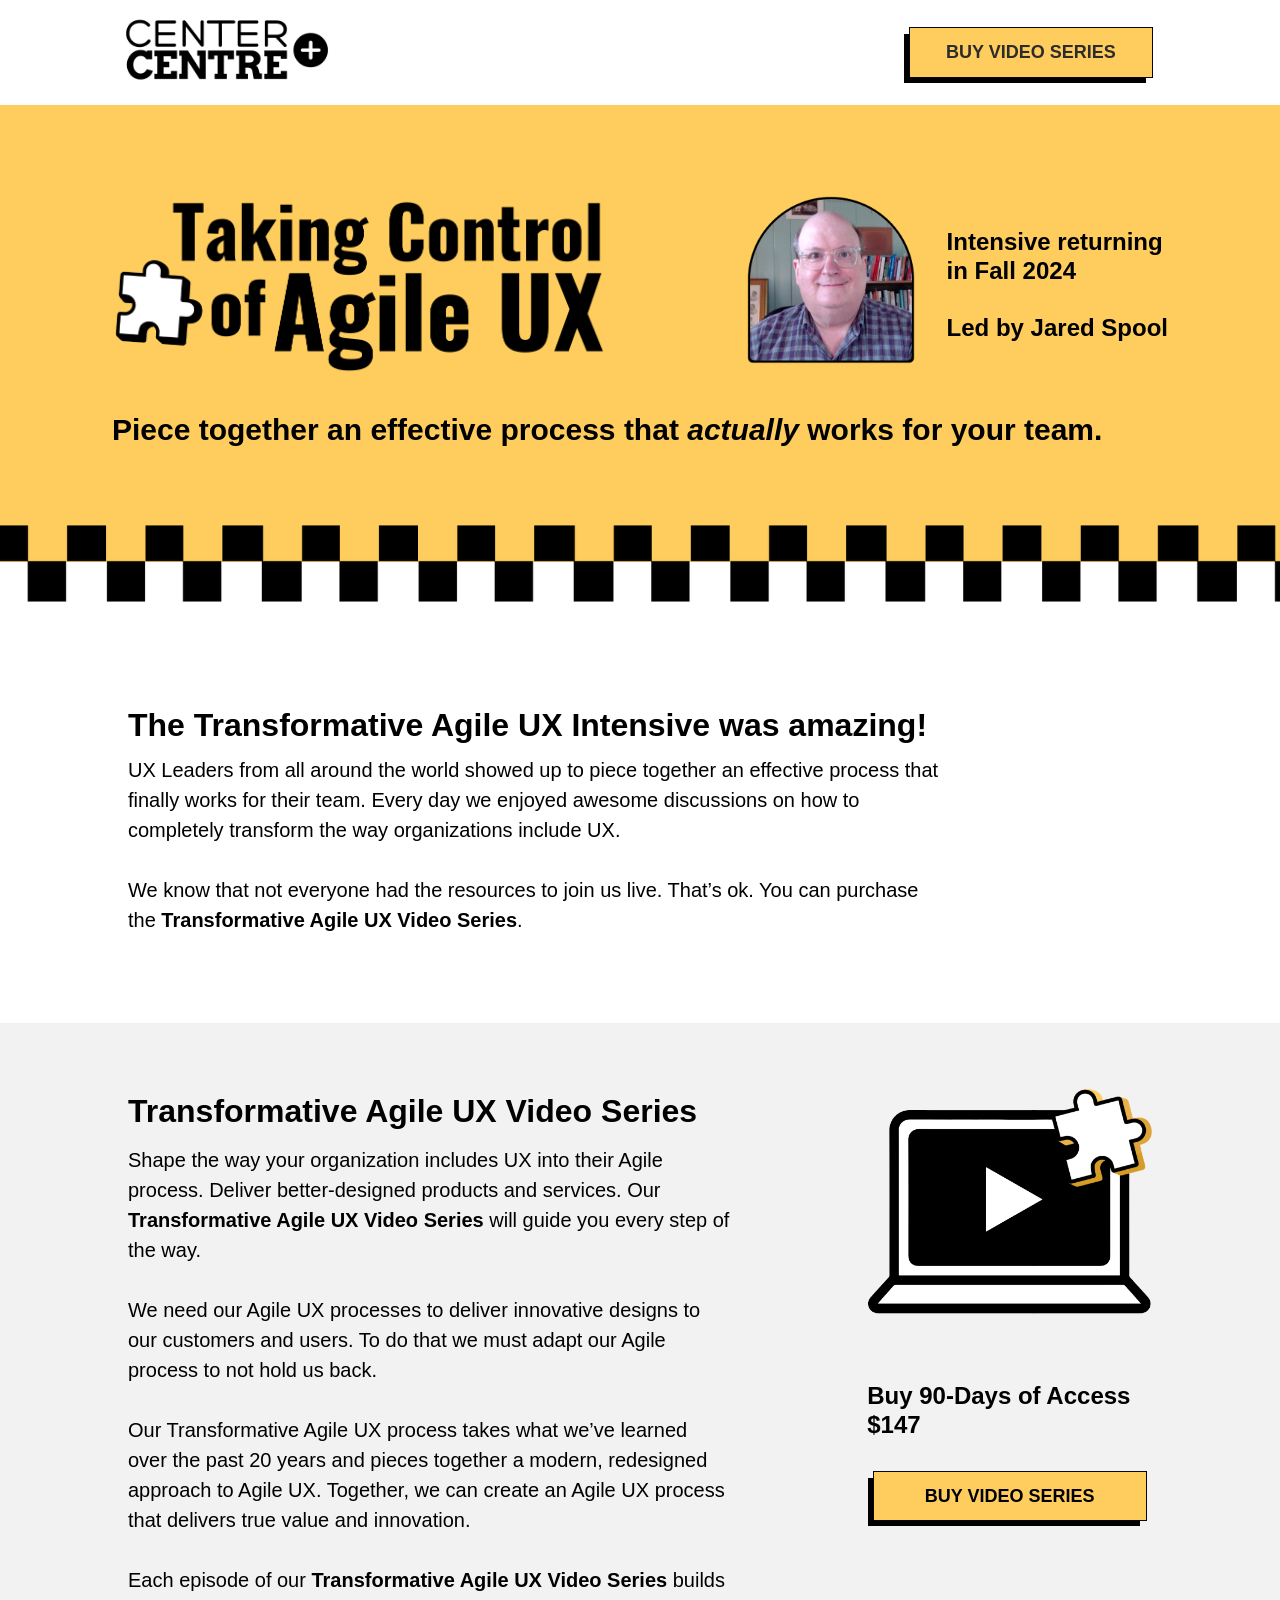
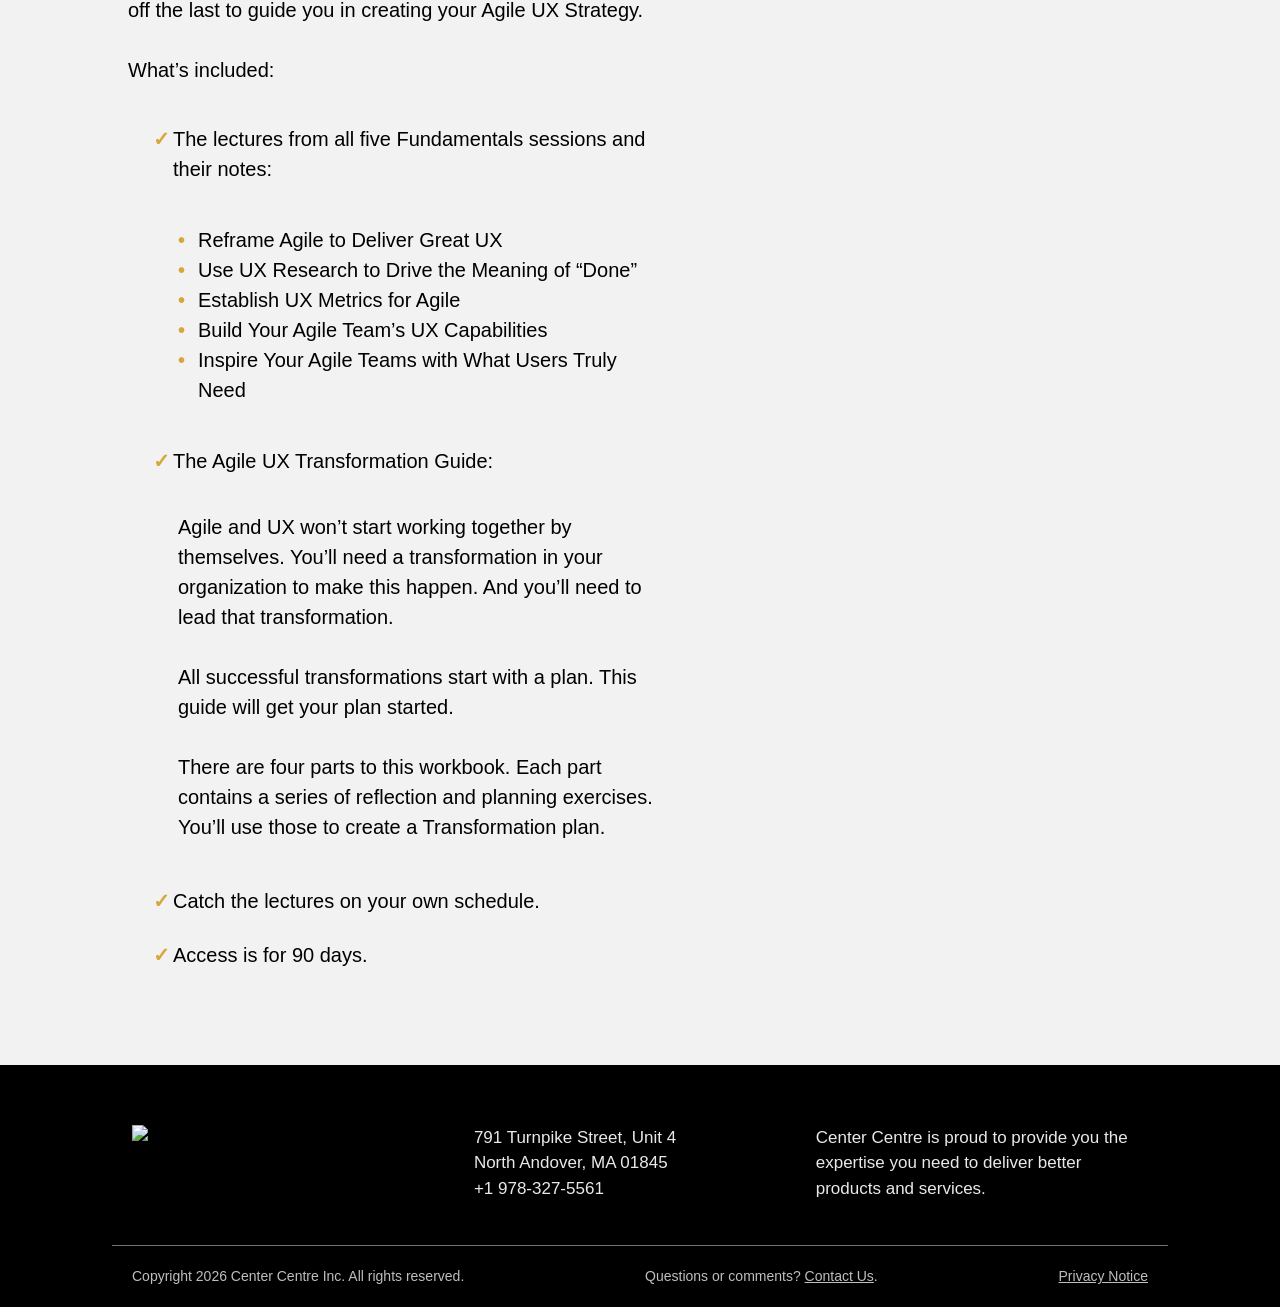
==== commit 07a03364: "linked button to the top of video series linked button to the top of video series" ====
--- a/index.html
+++ b/index.html
@@ -98,8 +98,8 @@
     <section class="bg-setCustomBg bg-white">
       <div class="container-cc split py-3">
         <div class="column basis80">
-          <h2 class="bold"><a name="RecordingSeries">
-              The Transformative Agile UX Intensive was amazing!</a>
+          <h2 class="bold">
+              The Transformative Agile UX Intensive was amazing!
           </h2>
 
           <p>
@@ -122,8 +122,8 @@
 
         <div class="column basis60">
 
-          <h2 class="bold">
-            Transformative Agile UX Video Series
+          <h2 class="bold"><a name="RecordingSeries">
+            Transformative Agile UX Video Series</a>
           </h2>
           <p>Shape the way your organization includes UX into their Agile process. Deliver better-designed products and
             services. Our <strong>Transformative Agile UX Video Series</strong> will guide you every step of the way.
